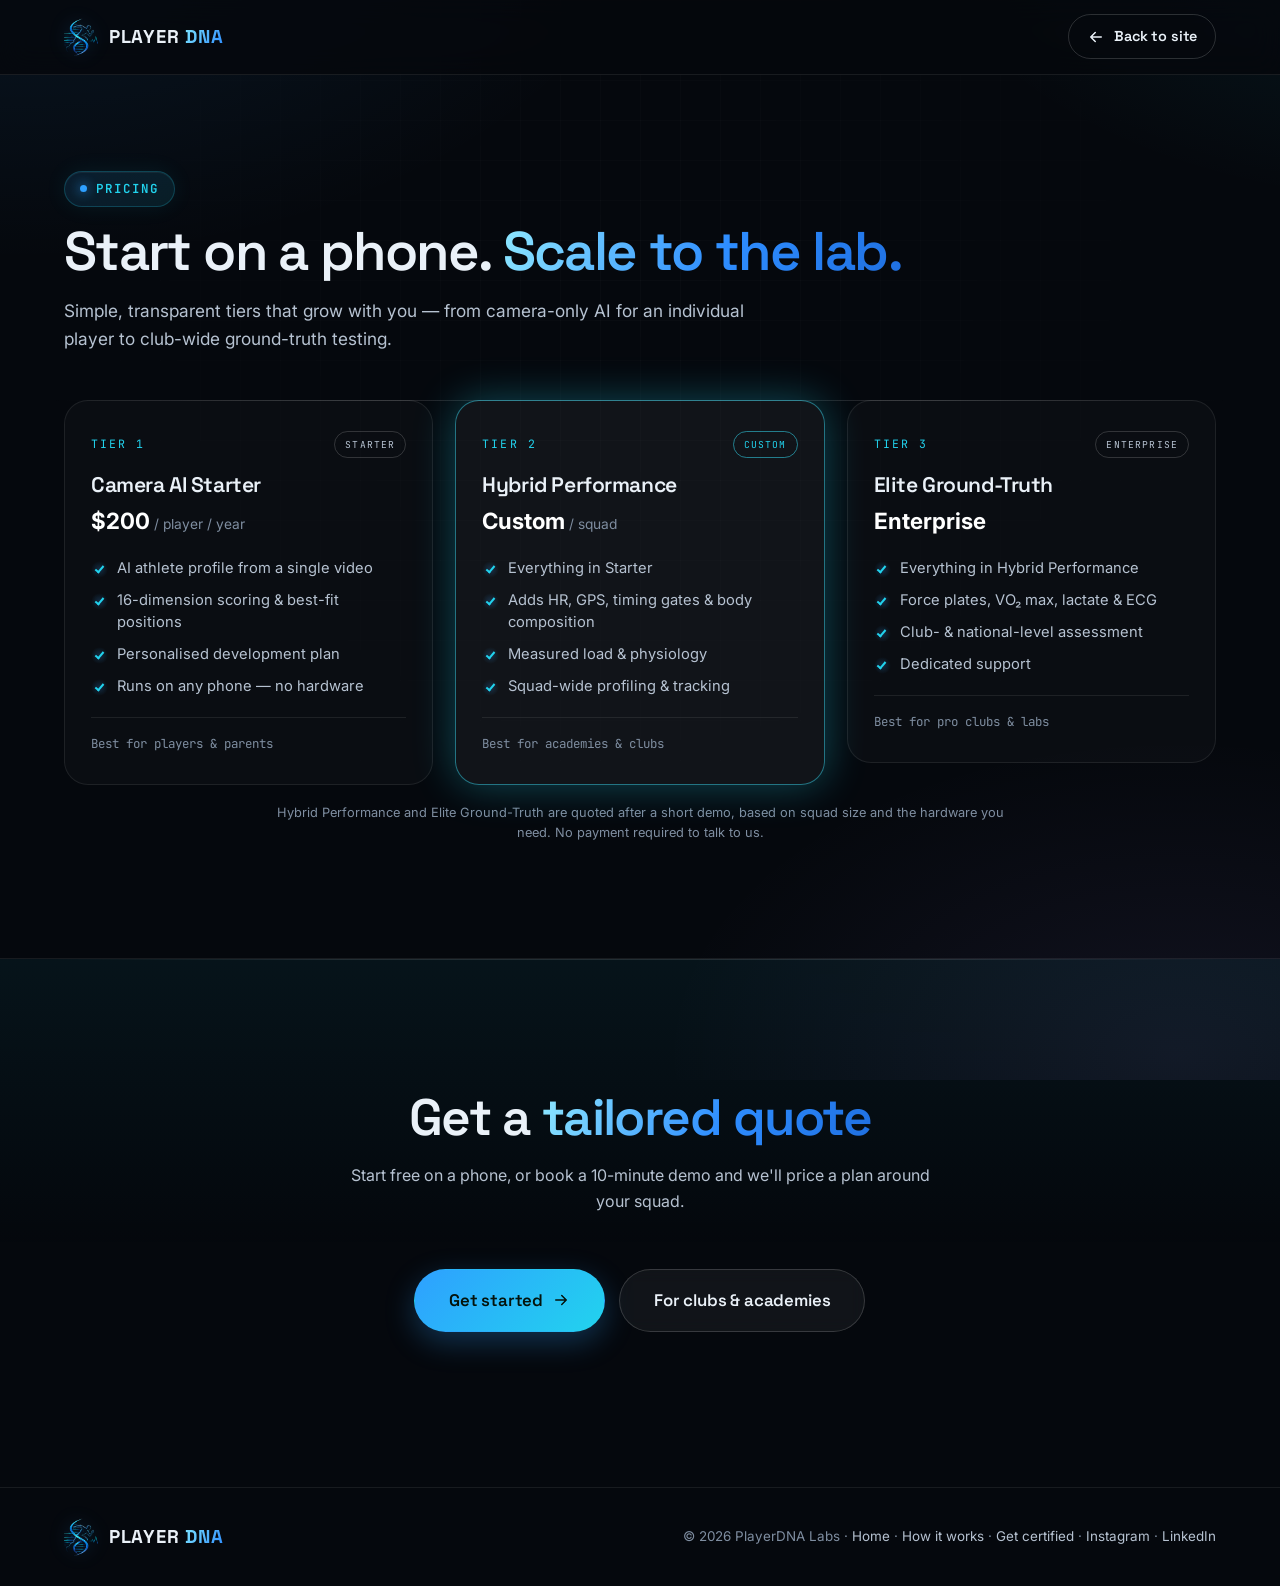
==== pricing/index.html @ b85c2906 "Add 6 SEO landing pages + wire into sitemap/footer (growth plan step 3-4) New clean-URL pages (slug/" ====
<!DOCTYPE html>
<html lang="en">
<head>
  <meta charset="UTF-8" />
  <meta name="viewport" content="width=device-width, initial-scale=1.0" />
  <title>PlayerDNA Pricing — From $200 / Player / Year</title>
  <meta name="description" content="PlayerDNA pricing: Camera AI Starter from $200 per player per year, Hybrid Performance custom per squad, and Elite Ground-Truth enterprise. Start on a phone, scale to the lab." />
  <meta name="theme-color" content="#05080d" />
  <link rel="icon" href="/assets/img/logo-icon.png" type="image/png" />
  <link rel="preconnect" href="https://fonts.googleapis.com" />
  <link rel="preconnect" href="https://fonts.gstatic.com" crossorigin />
  <link href="https://fonts.googleapis.com/css2?family=Inter:wght@400;500;600;700&family=JetBrains+Mono:wght@400;500;600;700&family=Space+Grotesk:wght@500;600;700&display=swap" rel="stylesheet" />
  <link rel="stylesheet" href="/assets/css/styles.css" />
  <link rel="canonical" href="https://www.playerdna.tech/pricing" />
  <meta name="robots" content="index,follow,max-image-preview:large,max-snippet:-1,max-video-preview:-1" />
  <meta name="author" content="PlayerDNA Labs" />
  <meta property="og:type" content="website" />
  <meta property="og:site_name" content="PlayerDNA Labs" />
  <meta property="og:url" content="https://www.playerdna.tech/pricing" />
  <meta property="og:title" content="PlayerDNA Pricing — From $200 / Player / Year" />
  <meta property="og:description" content="Camera AI Starter from $200 per player per year, Hybrid Performance custom per squad, Elite Ground-Truth enterprise." />
  <meta property="og:image" content="https://www.playerdna.tech/assets/img/og-image.png" />
  <meta property="og:image:width" content="1200" />
  <meta property="og:image:height" content="630" />
  <meta property="og:image:alt" content="PlayerDNA Labs — the first AI sports academy" />
  <meta property="og:locale" content="en_US" />
  <meta name="twitter:card" content="summary_large_image" />
  <meta name="twitter:title" content="PlayerDNA Pricing — From $200 / Player / Year" />
  <meta name="twitter:description" content="Camera AI Starter from $200/player/year, Hybrid custom per squad, Elite enterprise." />
  <meta name="twitter:image" content="https://www.playerdna.tech/assets/img/og-image.png" />
  <script type="application/ld+json">{"@context":"https://schema.org","@graph":[{"@type":"BreadcrumbList","itemListElement":[{"@type":"ListItem","position":1,"name":"Home","item":"https://www.playerdna.tech/"},{"@type":"ListItem","position":2,"name":"Pricing","item":"https://www.playerdna.tech/pricing"}]},{"@type":"WebPage","@id":"https://www.playerdna.tech/pricing#webpage","url":"https://www.playerdna.tech/pricing","name":"PlayerDNA Pricing","isPartOf":{"@type":"WebSite","url":"https://www.playerdna.tech/"},"publisher":{"@type":"Organization","name":"PlayerDNA Labs","url":"https://www.playerdna.tech/"}},{"@type":"Offer","name":"Camera AI Starter","price":"200","priceCurrency":"USD","description":"PlayerDNA Camera AI Starter — AI athlete profiling from a single video, per player, per year.","url":"https://www.playerdna.tech/pricing","availability":"https://schema.org/InStock","category":"AI sports performance analysis"},{"@type":"FAQPage","mainEntity":[{"@type":"Question","name":"How much does PlayerDNA cost?","acceptedAnswer":{"@type":"Answer","text":"The Camera AI Starter plan is $200 per player per year. Hybrid Performance is custom-priced per squad, and Elite Ground-Truth is enterprise — both quoted after a short demo based on your needs."}},{"@type":"Question","name":"Is there any hardware cost to start?","acceptedAnswer":{"@type":"Answer","text":"No. Camera AI Starter runs on any phone with no hardware. Sensors, GPS and lab equipment are optional and only added in the higher tiers as you scale."}},{"@type":"Question","name":"Do you offer plans for clubs and academies?","acceptedAnswer":{"@type":"Answer","text":"Yes. Hybrid Performance and Elite Ground-Truth are built for squads and clubs, priced per team. Book a demo for a tailored quote."}}]}]}</script>
</head>
<body>
  <header class="subnav">
    <div class="container subnav-inner">
      <a class="brand" href="/" aria-label="PlayerDNA home"><img class="logo-mark" src="/assets/img/logo-mark-core.png" alt="" width="214" height="240" /><span>PLAYER <b>DNA</b></span></a>
      <a class="btn btn-sm btn-outline" href="/">
        <svg viewBox="0 0 24 24" width="15" height="15" fill="none" stroke="currentColor" stroke-width="2" stroke-linecap="round" stroke-linejoin="round"><path d="M19 12H5M11 6l-6 6 6 6"/></svg>
        Back to site
      </a>
    </div>
  </header>

  <main>
    <section class="subhero">
      <div class="container">
        <span class="eyebrow"><span class="dot"></span>Pricing</span>
        <h1 class="section-title subhero-title">Start on a phone. <span class="gradient-text">Scale to the lab.</span></h1>
        <p class="subhero-lead">Simple, transparent tiers that grow with you — from camera-only AI for an individual player to club-wide ground-truth testing.</p>
      </div>
    </section>

    <section class="section" style="padding-top:0;">
      <div class="container">
        <div class="cert-levels">
          <article class="level-card">
            <div class="level-head"><span class="level-no">Tier 1</span><span class="level-badge l1">Starter</span></div>
            <h3>Camera AI Starter</h3>
            <p class="level-for"><strong style="color:#fff;font-size:1.4rem;">$200</strong> / player / year</p>
            <ul class="level-list">
              <li>AI athlete profile from a single video</li>
              <li>16-dimension scoring &amp; best-fit positions</li>
              <li>Personalised development plan</li>
              <li>Runs on any phone — no hardware</li>
            </ul>
            <p class="level-meta">Best for players &amp; parents</p>
          </article>
          <article class="level-card featured">
            <div class="level-head"><span class="level-no">Tier 2</span><span class="level-badge l2">Custom</span></div>
            <h3>Hybrid Performance</h3>
            <p class="level-for"><strong style="color:#fff;font-size:1.4rem;">Custom</strong> / squad</p>
            <ul class="level-list">
              <li>Everything in Starter</li>
              <li>Adds HR, GPS, timing gates &amp; body composition</li>
              <li>Measured load &amp; physiology</li>
              <li>Squad-wide profiling &amp; tracking</li>
            </ul>
            <p class="level-meta">Best for academies &amp; clubs</p>
          </article>
          <article class="level-card">
            <div class="level-head"><span class="level-no">Tier 3</span><span class="level-badge l3">Enterprise</span></div>
            <h3>Elite Ground-Truth</h3>
            <p class="level-for"><strong style="color:#fff;font-size:1.4rem;">Enterprise</strong></p>
            <ul class="level-list">
              <li>Everything in Hybrid Performance</li>
              <li>Force plates, VO₂ max, lactate &amp; ECG</li>
              <li>Club- &amp; national-level assessment</li>
              <li>Dedicated support</li>
            </ul>
            <p class="level-meta">Best for pro clubs &amp; labs</p>
          </article>
        </div>
        <p class="lp-note">Hybrid Performance and Elite Ground-Truth are quoted after a short demo, based on squad size and the hardware you need. No payment required to talk to us.</p>
      </div>
    </section>

    <section class="section cta-band">
      <div class="container">
        <div class="sec-head center">
          <h2 class="section-title">Get a <span class="gradient-text">tailored quote</span></h2>
          <p class="sec-sub">Start free on a phone, or book a 10-minute demo and we'll price a plan around your squad.</p>
        </div>
        <div class="subhero-actions" style="justify-content:center;">
          <a class="btn btn-lg btn-primary" href="https://login.playerdna.tech">Get started
            <svg viewBox="0 0 24 24" fill="none" stroke="currentColor" stroke-width="2" stroke-linecap="round" stroke-linejoin="round"><path d="M5 12h14M13 6l6 6-6 6"/></svg>
          </a>
          <a class="btn btn-lg btn-ghost" href="/for-clubs">For clubs &amp; academies</a>
        </div>
      </div>
    </section>
  </main>

  <footer class="subfooter">
    <div class="container subfooter-inner">
      <a class="brand" href="/"><img class="logo-mark" src="/assets/img/logo-mark-core.png" alt="" width="214" height="240" /><span>PLAYER <b>DNA</b></span></a>
      <p>© <span id="yr"></span> PlayerDNA Labs · <a href="/">Home</a> · <a href="/how-it-works">How it works</a> · <a href="/certify.html">Get certified</a> · <a href="https://www.instagram.com/player_dna26" target="_blank" rel="noopener">Instagram</a> · <a href="https://www.linkedin.com/in/player-dna-567a0a413" target="_blank" rel="noopener">LinkedIn</a></p>
    </div>
  </footer>
  <script>document.getElementById("yr").textContent = new Date().getFullYear();</script>
</body>
</html>
---- assets/css/styles.css ----
/* ============================================================
   PlayerDNA Labs — Design System
   Premium dark sports-tech aesthetic. Original styling.
   ============================================================ */

/* ---------- Design tokens ---------- */
:root {
  /* Surfaces */
  --bg: #05080d;
  --bg-2: #080d15;
  --surface: rgba(255, 255, 255, 0.025);
  --surface-2: rgba(255, 255, 255, 0.05);
  --surface-solid: #0b121c;
  --line: rgba(255, 255, 255, 0.08);
  --line-strong: rgba(255, 255, 255, 0.16);

  /* Text */
  --text: #eaf1f8;
  --text-soft: #b6c2d1;
  --muted: #7f8ea1;
  --muted-2: #5c6b7e;

  /* Brand */
  --emerald: #2ea0ff;
  --cyan: #22d3ee;
  --violet: #a78bfa;
  --pink: #f472b6;
  --amber: #ffb454;
  --red: #ff5d6c;

  --brand: linear-gradient(135deg, #2ea0ff 0%, #22d3ee 100%);
  --brand-soft: linear-gradient(135deg, rgba(46, 160, 255, 0.16), rgba(34, 211, 238, 0.16));
  --brand-text: linear-gradient(120deg, #7fe6ff 0%, #2e8dff 100%);
  --brand-text-vivid: linear-gradient(115deg, #8fe9ff 0%, #2e8dff 55%, #1f6fe0 100%);
  --aurora: linear-gradient(120deg, #2ea0ff, #22d3ee 32%, #6ea8ff 56%, #a78bfa 78%, #f472b6);

  /* Effects */
  --shadow-sm: 0 2px 10px rgba(0, 0, 0, 0.3);
  --shadow: 0 18px 50px rgba(0, 0, 0, 0.45);
  --shadow-glow: 0 0 0 1px rgba(34, 211, 238, 0.15), 0 24px 60px rgba(16, 185, 129, 0.12);
  --glow-cyan: 0 0 42px rgba(34, 211, 238, 0.32);
  --glow-emerald: 0 0 42px rgba(46, 160, 255, 0.28);
  --sheen: linear-gradient(160deg, rgba(255, 255, 255, 0.05), rgba(255, 255, 255, 0) 46%);
  --ring: 0 0 0 3px rgba(34, 211, 238, 0.3);

  /* Geometry */
  --radius-sm: 10px;
  --radius: 16px;
  --radius-lg: 24px;
  --radius-xl: 32px;
  --container: 1200px;
  --container-wide: 1320px;

  /* Type */
  --font-display: "Space Grotesk", "Sora", system-ui, sans-serif;
  --font-body: "Inter", system-ui, -apple-system, "Segoe UI", Roboto, sans-serif;
  --font-mono: "JetBrains Mono", ui-monospace, "SF Mono", "Roboto Mono", Menlo, monospace;

  --ease: cubic-bezier(0.22, 1, 0.36, 1);
  --ease-in-out: cubic-bezier(0.65, 0.05, 0.36, 1);
  --ease-out: cubic-bezier(0.16, 1, 0.3, 1);

  --nav-h: 74px;
}

/* Animatable angle for rotating conic gradient borders (progressive enhancement) */
@property --angle {
  syntax: "<angle>";
  initial-value: 0deg;
  inherits: false;
}

/* ---------- Reset ---------- */
*,
*::before,
*::after { box-sizing: border-box; }

* { margin: 0; }

html {
  scroll-behavior: smooth;
  scroll-padding-top: calc(var(--nav-h) + 16px);
  -webkit-text-size-adjust: 100%;
}

body {
  font-family: var(--font-body);
  background: var(--bg);
  color: var(--text);
  line-height: 1.6;
  font-size: 17px;
  -webkit-font-smoothing: antialiased;
  text-rendering: optimizeLegibility;
  overflow-x: hidden;
}

img, svg, canvas { display: block; max-width: 100%; }
a { color: inherit; text-decoration: none; }
button { font-family: inherit; cursor: pointer; border: none; background: none; color: inherit; }
input, select, textarea { font-family: inherit; font-size: 1rem; color: inherit; }
ul { list-style: none; padding: 0; }

::selection { background: rgba(34, 211, 238, 0.3); color: #fff; }

/* Scrollbar */
::-webkit-scrollbar { width: 11px; height: 11px; }
::-webkit-scrollbar-track { background: var(--bg); }
::-webkit-scrollbar-thumb {
  background: linear-gradient(var(--emerald), var(--cyan));
  border-radius: 99px;
  border: 3px solid var(--bg);
}

/* ---------- Ambient background ---------- */
body::before {
  content: "";
  position: fixed;
  inset: -20%;
  z-index: -2;
  background:
    radial-gradient(60% 50% at 15% 5%, rgba(46, 160, 255, 0.11), transparent 60%),
    radial-gradient(55% 45% at 95% 6%, rgba(34, 211, 238, 0.1), transparent 55%),
    radial-gradient(48% 42% at 80% 98%, rgba(167, 139, 250, 0.08), transparent 60%),
    var(--bg);
  animation: auroraDrift 44s var(--ease-in-out) infinite alternate;
  will-change: transform;
}
body::after {
  content: "";
  position: fixed;
  inset: 0;
  z-index: -1;
  background-image: url("data:image/svg+xml,%3Csvg xmlns='http://www.w3.org/2000/svg' width='40' height='40'%3E%3Cpath d='M0 .5H40M.5 0V40' fill='none' stroke='%23ffffff' stroke-opacity='0.02'/%3E%3C/svg%3E");
  background-size: 40px 40px;
  mask-image: radial-gradient(circle at 50% 30%, #000 0%, transparent 75%);
  pointer-events: none;
}

/* ---------- Neural-network backdrop (AI signature) ---------- */
.neural-net {
  position: fixed;
  inset: 0;
  z-index: -1;
  width: 100%;
  height: 100%;
  pointer-events: none;
  opacity: 0.32;
  -webkit-mask-image: radial-gradient(120% 90% at 50% 30%, #000 0%, #000 48%, transparent 82%);
          mask-image: radial-gradient(120% 90% at 50% 30%, #000 0%, #000 48%, transparent 82%);
}

/* ---------- Layout ---------- */
.container {
  width: 100%;
  max-width: var(--container);
  margin-inline: auto;
  padding-inline: 24px;
}
.container-wide { max-width: var(--container-wide); }

section { position: relative; }
.section { padding-block: clamp(64px, 9vw, 130px); }
.section-sm { padding-block: clamp(48px, 6vw, 80px); }

.grid { display: grid; gap: 24px; }
@media (min-width: 720px) { .grid-2 { grid-template-columns: repeat(2, 1fr); } }
@media (min-width: 720px) { .grid-3 { grid-template-columns: repeat(2, 1fr); } }
@media (min-width: 1000px) { .grid-3 { grid-template-columns: repeat(3, 1fr); } }
@media (min-width: 720px) { .grid-4 { grid-template-columns: repeat(2, 1fr); } }
@media (min-width: 1000px) { .grid-4 { grid-template-columns: repeat(4, 1fr); } }

/* ---------- Typography ---------- */
h1, h2, h3, h4 { font-family: var(--font-display); font-weight: 600; line-height: 1.08; letter-spacing: -0.02em; }
.display {
  font-size: clamp(2.6rem, 6.4vw, 5.1rem);
  font-weight: 600;
  line-height: 0.98;
  letter-spacing: -0.035em;
}
h2.section-title { font-size: clamp(2rem, 4.2vw, 3.2rem); letter-spacing: -0.03em; }
h3 { font-size: clamp(1.25rem, 2vw, 1.55rem); }

.gradient-text {
  background: var(--brand-text-vivid);
  -webkit-background-clip: text;
  background-clip: text;
  color: transparent;
}

.lead {
  font-size: clamp(1.05rem, 1.6vw, 1.3rem);
  color: var(--text-soft);
  line-height: 1.65;
}
.muted { color: var(--muted); }
.text-center { text-align: center; }
.mx-auto { margin-inline: auto; }
.measure { max-width: 60ch; }
.measure-sm { max-width: 46ch; }

/* ---------- Eyebrow / pills ---------- */
.eyebrow {
  display: inline-flex;
  align-items: center;
  gap: 9px;
  font-family: var(--font-display);
  font-size: 0.78rem;
  font-weight: 600;
  letter-spacing: 0.18em;
  text-transform: uppercase;
  color: var(--cyan);
  padding: 7px 15px;
  border-radius: 99px;
  background: linear-gradient(135deg, rgba(46, 160, 255, 0.12), rgba(34, 211, 238, 0.1));
  border: 1px solid rgba(34, 211, 238, 0.22);
  box-shadow: 0 0 22px rgba(34, 211, 238, 0.08), inset 0 1px 0 rgba(255, 255, 255, 0.05);
}
.eyebrow .dot {
  width: 7px; height: 7px; border-radius: 50%;
  background: var(--emerald);
  box-shadow: 0 0 12px var(--emerald);
  animation: pulse 2s var(--ease) infinite;
}

.tag {
  display: inline-block;
  font-size: 0.72rem;
  font-weight: 600;
  letter-spacing: 0.04em;
  padding: 4px 11px;
  border-radius: 99px;
  background: var(--surface-2);
  border: 1px solid var(--line);
  color: var(--text-soft);
}

/* ---------- Buttons ---------- */
.btn {
  position: relative;
  display: inline-flex;
  align-items: center;
  justify-content: center;
  gap: 9px;
  font-family: var(--font-display);
  font-weight: 600;
  font-size: 0.98rem;
  letter-spacing: -0.01em;
  padding: 14px 26px;
  border-radius: 99px;
  border: 1px solid transparent;
  transition: transform 0.35s var(--ease), box-shadow 0.35s var(--ease), background 0.3s, color 0.3s, border-color 0.3s;
  white-space: nowrap;
  overflow: hidden;
  will-change: transform;
}
.btn svg { width: 18px; height: 18px; }
.btn-primary {
  background: var(--brand);
  color: #04130c;
  box-shadow: 0 10px 30px rgba(46, 160, 255, 0.28);
}
.btn-primary:hover { transform: translateY(-3px); box-shadow: 0 16px 44px rgba(46, 160, 255, 0.5), var(--glow-emerald); }
/* Shine sweep across the primary button on hover */
.btn-primary::after {
  content: "";
  position: absolute;
  top: 0;
  left: 0;
  width: 42%;
  height: 100%;
  background: linear-gradient(100deg, transparent, rgba(255, 255, 255, 0.5), transparent);
  transform: translateX(-160%) skewX(-18deg);
  pointer-events: none;
}
.btn-primary:hover::after { animation: shineSweep 0.85s var(--ease); }
.btn-ghost {
  background: var(--surface-2);
  border-color: var(--line-strong);
  color: var(--text);
  backdrop-filter: blur(8px);
}
.btn-ghost:hover { transform: translateY(-3px); border-color: var(--cyan); box-shadow: var(--shadow-glow); }
.btn-outline {
  background: transparent;
  border-color: var(--line-strong);
  color: var(--text);
}
.btn-outline:hover { border-color: var(--cyan); color: #fff; transform: translateY(-3px); }
.btn-sm { padding: 10px 18px; font-size: 0.9rem; }
.btn-lg { padding: 17px 34px; font-size: 1.05rem; }
.btn-block { width: 100%; }

/* ---------- Navigation ---------- */
.nav {
  position: fixed;
  top: 0; left: 0; right: 0;
  height: var(--nav-h);
  z-index: 1000;
  display: flex;
  align-items: center;
  transition: background 0.4s var(--ease), border-color 0.4s, backdrop-filter 0.4s;
  border-bottom: 1px solid transparent;
}
.nav.scrolled {
  background: rgba(6, 10, 16, 0.72);
  backdrop-filter: blur(18px) saturate(140%);
  border-bottom-color: var(--line);
}
.nav .container { display: flex; align-items: center; justify-content: space-between; gap: 24px; }

.brand { display: inline-flex; align-items: center; gap: 11px; font-family: var(--font-display); font-weight: 700; font-size: 1.16rem; letter-spacing: 0.04em; }
.brand .logo-mark { width: auto; height: 38px; flex: none; filter: drop-shadow(0 0 9px rgba(46, 160, 255, 0.28)); }
.brand b { background: var(--brand-text); -webkit-background-clip: text; background-clip: text; color: transparent; }
.brand span { color: var(--text); }

.nav-links { display: none; align-items: center; gap: 4px; }
@media (min-width: 980px) { .nav-links { display: flex; } }
.nav-links a {
  position: relative;
  padding: 9px 15px;
  font-size: 0.95rem;
  color: var(--text-soft);
  border-radius: 10px;
  transition: color 0.25s, background 0.25s;
}
.nav-links a:hover { color: #fff; background: var(--surface-2); }
.nav-links a.active { color: #fff; }

.nav-cta { display: none; align-items: center; gap: 12px; }
@media (min-width: 980px) { .nav-cta { display: flex; } }

.nav-toggle {
  display: inline-flex;
  flex-direction: column;
  gap: 5px;
  padding: 10px;
  border-radius: 10px;
  border: 1px solid var(--line);
  background: var(--surface-2);
}
@media (min-width: 980px) { .nav-toggle { display: none; } }
.nav-toggle span { width: 22px; height: 2px; background: var(--text); border-radius: 2px; transition: transform 0.3s, opacity 0.3s; }
.nav-toggle.open span:nth-child(1) { transform: translateY(7px) rotate(45deg); }
.nav-toggle.open span:nth-child(2) { opacity: 0; }
.nav-toggle.open span:nth-child(3) { transform: translateY(-7px) rotate(-45deg); }

.mobile-menu {
  position: fixed;
  inset: var(--nav-h) 0 auto 0;
  z-index: 999;
  background: rgba(8, 13, 21, 0.97);
  backdrop-filter: blur(20px);
  border-bottom: 1px solid var(--line);
  padding: 18px 24px 28px;
  display: grid;
  gap: 6px;
  transform: translateY(-110%);
  transition: transform 0.45s var(--ease);
}
.mobile-menu.open { transform: translateY(0); }
.mobile-menu a { padding: 14px 16px; border-radius: 12px; font-family: var(--font-display); font-size: 1.05rem; color: var(--text-soft); }
.mobile-menu a:hover { background: var(--surface-2); color: #fff; }
.mobile-menu .btn { margin-top: 10px; }

/* ---------- Language switcher ---------- */
.lang-switch { position: relative; }
.lang-btn {
  display: inline-flex;
  align-items: center;
  gap: 6px;
  padding: 8px 12px;
  border-radius: 99px;
  border: 1px solid var(--line-strong);
  background: var(--surface-2);
  color: var(--text-soft);
  font-family: var(--font-mono);
  font-size: 0.78rem;
  font-weight: 600;
  letter-spacing: 0.04em;
  transition: border-color 0.25s, color 0.25s, background 0.25s;
}
.lang-btn:hover { border-color: var(--cyan); color: #fff; }
.lang-btn svg { flex: none; }
.lang-caret { transition: transform 0.3s var(--ease); }
.lang-switch.open .lang-caret { transform: rotate(180deg); }
.lang-menu {
  position: absolute;
  top: calc(100% + 8px);
  right: 0;
  min-width: 170px;
  list-style: none;
  margin: 0;
  padding: 6px;
  border-radius: 14px;
  background: var(--surface-solid);
  border: 1px solid var(--line-strong);
  box-shadow: var(--shadow);
  display: grid;
  gap: 2px;
  opacity: 0;
  visibility: hidden;
  transform: translateY(-8px) scale(0.98);
  transform-origin: top right;
  transition: opacity 0.25s var(--ease), transform 0.25s var(--ease), visibility 0.25s;
  z-index: 1100;
}
.lang-switch.open .lang-menu { opacity: 1; visibility: visible; transform: none; }
.lang-menu button {
  width: 100%;
  text-align: left;
  padding: 9px 12px;
  border-radius: 9px;
  font-size: 0.92rem;
  color: var(--text-soft);
  transition: background 0.2s, color 0.2s;
}
.lang-menu button:hover { background: var(--surface-2); color: #fff; }
.lang-menu button.active { background: var(--brand-soft); color: #fff; }
[dir="rtl"] .lang-menu { right: auto; left: 0; transform-origin: top left; }
[dir="rtl"] .lang-menu button { text-align: right; }

.lang-row { display: flex; flex-wrap: wrap; gap: 8px; padding: 12px 4px; }
.lang-row button {
  flex: 1 1 auto;
  min-width: 54px;
  padding: 9px 10px;
  border-radius: 10px;
  border: 1px solid var(--line);
  background: var(--surface-2);
  color: var(--text-soft);
  font-family: var(--font-mono);
  font-size: 0.78rem;
  font-weight: 600;
}
.lang-row button.active { background: var(--brand-soft); color: #fff; border-color: var(--cyan); }

/* ---------- RTL + language fonts ---------- */
html[lang="ar"], html[lang="ar"] body { font-family: "Noto Sans Arabic", var(--font-body); }
html[lang="ar"] h1, html[lang="ar"] h2, html[lang="ar"] h3, html[lang="ar"] h4, html[lang="ar"] .display, html[lang="ar"] .eyebrow, html[lang="ar"] .crest-label { font-family: "Noto Sans Arabic", var(--font-display); }
html[lang="ar"] .eyebrow, html[lang="ar"] .crest-label { letter-spacing: 0; }
html[lang="ja"], html[lang="ja"] body { font-family: "Noto Sans JP", var(--font-body); }
html[lang="ja"] h1, html[lang="ja"] h2, html[lang="ja"] h3, html[lang="ja"] h4, html[lang="ja"] .display { font-family: "Noto Sans JP", var(--font-display); }
[dir="rtl"] .hero .lead, [dir="rtl"] .hero-copy, [dir="rtl"] .display { text-align: right; }

/* ---------- Hero ---------- */
.hero { padding-top: calc(var(--nav-h) + 60px); padding-bottom: 40px; position: relative; overflow: hidden; }
.hero-orb {
  position: absolute;
  border-radius: 50%;
  filter: blur(80px);
  opacity: 0.3;
  z-index: -1;
  animation: float 18s ease-in-out infinite;
}
.hero-orb.a { width: 460px; height: 460px; background: radial-gradient(circle, rgba(46, 160, 255, 0.5), transparent 70%); top: -120px; left: -80px; }
.hero-orb.b { width: 520px; height: 520px; background: radial-gradient(circle, rgba(34, 211, 238, 0.42), transparent 70%); top: 40px; right: -140px; animation-delay: -4s; }
.hero-orb.c { width: 380px; height: 380px; background: radial-gradient(circle, rgba(167, 139, 250, 0.32), transparent 70%); bottom: -120px; left: 35%; animation-delay: -8s; }

.hero-grid { display: grid; gap: 44px; align-items: center; }
@media (min-width: 1000px) { .hero-grid { grid-template-columns: 1.05fr 0.95fr; gap: 30px; } }

.hero h1 { margin-top: 22px; margin-bottom: 22px; }
.hero .lead { max-width: 52ch; }
.hero-actions { display: flex; flex-wrap: wrap; gap: 14px; margin-top: 34px; }
/* Hero standards marquee (replaces the old stat counters) */
.hero-copy { min-width: 0; }
.hero-visual-tag { text-align: center; margin-bottom: 18px; }
.hero-visual-tag .eyebrow { margin-bottom: 12px; }
.hv-line { font-family: var(--font-display); font-weight: 600; font-size: clamp(1.02rem, 1.6vw, 1.2rem); line-height: 1.34; color: var(--text); max-width: 34ch; margin: 0 auto; }
@media (min-width: 1000px) { .hero-visual { align-self: start; } }
.lead .cite { color: var(--text); font-weight: 600; }
.hero-disclaimer { margin-top: 11px; font-size: 0.72rem; line-height: 1.5; color: var(--muted-2); max-width: 60ch; }
.hero-standards { margin-top: 38px; max-width: 540px; width: 100%; min-width: 0; }
.hero-standards-label { display: inline-flex; align-items: flex-start; gap: 9px; font-size: 0.82rem; color: var(--text-soft); margin-bottom: 15px; line-height: 1.45; }
.hero-standards-label svg { width: 17px; height: 17px; color: var(--cyan); flex: none; margin-top: 1px; }
.std-marquee { position: relative; overflow: hidden; -webkit-mask: linear-gradient(90deg, transparent, #000 6%, #000 94%, transparent); mask: linear-gradient(90deg, transparent, #000 6%, #000 94%, transparent); }
.std-mq-track { display: flex; width: max-content; will-change: transform; }
[data-marquee] .std-mq-track { animation: stdScroll 56s linear infinite; }
.std-marquee:hover .std-mq-track { animation-play-state: paused; }
@keyframes stdScroll { from { transform: translateX(0); } to { transform: translateX(-50%); } }
.std-chip { display: inline-flex; align-items: center; gap: 9px; margin-right: 12px; padding: 9px 14px; border-radius: 12px; border: 1px solid var(--line); background: var(--surface); white-space: nowrap; transition: border-color 0.3s, background 0.3s, transform 0.3s; }
.std-chip:hover { border-color: color-mix(in srgb, var(--cyan) 50%, var(--line)); background: var(--surface-2); transform: translateY(-2px); }
.std-ic { width: 20px; height: 20px; flex: none; color: var(--cyan); }
.std-chip b { font-family: var(--font-display); font-weight: 600; font-size: 0.86rem; color: var(--text); letter-spacing: 0.01em; }
.std-chip i { font-style: normal; font-size: 0.72rem; color: var(--muted); border-left: 1px solid var(--line-strong); padding-left: 9px; }
/* Directional arrow gliding left -> right beneath the marquee */
.std-flow { position: relative; height: 15px; margin-top: 14px; overflow: hidden; }
.std-flow::before { content: ""; position: absolute; left: 0; right: 0; top: 50%; height: 1.5px; transform: translateY(-50%); border-radius: 2px; background: linear-gradient(90deg, transparent, rgba(255,255,255,0.12) 12%, rgba(255,255,255,0.12) 88%, transparent); }
.std-flow-arrow { position: absolute; top: 50%; left: 0; width: 19px; height: 15px; transform: translateY(-50%); color: var(--cyan); filter: drop-shadow(0 0 6px rgba(46,160,255,0.55)); animation: stdArrowLR 2.8s cubic-bezier(0.5,0,0.5,1) infinite; }
@keyframes stdArrowLR { 0% { left: -5%; opacity: 0; } 14% { opacity: 1; } 84% { opacity: 1; } 100% { left: 100%; opacity: 0; } }
@media (max-width: 980px) { .hero-standards { max-width: none; margin-inline: auto; } }
@media (prefers-reduced-motion: reduce) {
  .std-marquee { -webkit-mask: none; mask: none; }
  [data-marquee] .std-mq-track { animation: none; width: auto; flex-wrap: wrap; }
  .std-chip { margin-bottom: 10px; }
  .std-flow-arrow { animation: none; left: auto; right: 2px; }
}

/* Hero visual card */
.hero-visual { position: relative; }
.helix-wrap { position: relative; display: grid; place-items: center; }
.scan-card {
  position: relative;
  width: 100%;
  border-radius: var(--radius-lg);
  border: 1px solid var(--line);
  background: linear-gradient(160deg, rgba(20, 30, 44, 0.9), rgba(8, 13, 21, 0.85));
  box-shadow: var(--shadow);
  padding: 22px;
  overflow: hidden;
}
.scan-card::before {
  content: "";
  position: absolute;
  left: 0; right: 0; top: 0;
  height: 2px;
  background: linear-gradient(90deg, transparent, var(--emerald), var(--cyan), transparent);
  animation: scanline 3.6s linear infinite;
}
.scan-head { display: flex; align-items: center; justify-content: space-between; margin-bottom: 18px; }
.scan-head .who { display: flex; align-items: center; gap: 12px; }
.scan-head .avatar { width: 44px; height: 44px; border-radius: 12px; background: var(--brand); display: grid; place-items: center; font-family: var(--font-display); font-weight: 700; color: #04130c; }
.scan-head .name { font-family: var(--font-display); font-weight: 600; }
.scan-head .role { font-size: 0.8rem; color: var(--muted); }
.live-pill { font-size: 0.72rem; font-weight: 600; color: var(--emerald); display: inline-flex; align-items: center; gap: 6px; padding: 5px 10px; border-radius: 99px; background: rgba(46, 160, 255, 0.1); border: 1px solid rgba(46, 160, 255, 0.25); }
.live-pill .dot { width: 6px; height: 6px; border-radius: 50%; background: var(--emerald); animation: pulse 1.6s infinite; }

.scan-bars { display: grid; gap: 13px; }
.scan-bar .row { display: flex; justify-content: space-between; font-size: 0.85rem; margin-bottom: 5px; }
.scan-bar .row b { font-family: var(--font-display); }
.bar-track { height: 8px; border-radius: 99px; background: var(--surface-2); overflow: hidden; }
.bar-fill { height: 100%; border-radius: 99px; background: var(--brand); width: 0; transition: width 1.4s var(--ease); }

.scan-foot { margin-top: 18px; padding-top: 16px; border-top: 1px solid var(--line); display: flex; align-items: center; justify-content: space-between; }
.scan-foot .pos { font-family: var(--font-display); font-weight: 600; font-size: 1.05rem; }
.scan-foot .pct { font-family: var(--font-display); font-weight: 700; font-size: 1.4rem; background: var(--brand-text); -webkit-background-clip: text; background-clip: text; color: transparent; }

/* floating chips around hero card */
.float-chip {
  position: absolute;
  display: flex;
  align-items: center;
  gap: 9px;
  padding: 10px 14px;
  border-radius: 14px;
  background: rgba(11, 18, 28, 0.85);
  border: 1px solid var(--line-strong);
  backdrop-filter: blur(10px);
  box-shadow: var(--shadow-sm);
  font-size: 0.85rem;
  font-weight: 500;
  animation: float 8s ease-in-out infinite;
}
.float-chip .ic { width: 30px; height: 30px; border-radius: 9px; display: grid; place-items: center; background: var(--brand-soft); color: var(--cyan); }
.float-chip.one { top: 8%; left: -28px; }
.float-chip.two { bottom: 16%; right: -22px; animation-delay: -3s; }

/* ---------- Logo / trust marquee ---------- */
.marquee { overflow: hidden; -webkit-mask-image: linear-gradient(90deg, transparent, #000 12%, #000 88%, transparent); mask-image: linear-gradient(90deg, transparent, #000 12%, #000 88%, transparent); }
.marquee-track { display: flex; gap: 60px; width: max-content; animation: marquee 30s linear infinite; }
.marquee:hover .marquee-track { animation-play-state: paused; }
.marquee-item { display: flex; align-items: center; gap: 10px; color: var(--muted); font-family: var(--font-display); font-weight: 600; font-size: 1.02rem; letter-spacing: -0.01em; white-space: nowrap; }
.marquee-item svg { width: 22px; height: 22px; color: var(--cyan); opacity: 1; }

/* ---------- Cards ---------- */
.card {
  position: relative;
  border-radius: var(--radius-lg);
  border: 1px solid var(--line);
  background: var(--sheen), var(--surface);
  padding: 30px;
  transition: transform 0.4s var(--ease), border-color 0.4s, background 0.4s, box-shadow 0.4s;
  overflow: hidden;
}
.card:hover { transform: translateY(-6px); border-color: rgba(34, 211, 238, 0.35); background: var(--sheen), var(--surface-2); box-shadow: var(--shadow), var(--glow-cyan); }
.card .ic-box {
  width: 54px; height: 54px;
  border-radius: 15px;
  display: grid; place-items: center;
  background: var(--brand-soft);
  border: 1px solid var(--line);
  margin-bottom: 20px;
  transition: transform 0.4s var(--ease);
}
.card:hover .ic-box { transform: scale(1.08) rotate(-4deg); }
.card .ic-box svg { width: 26px; height: 26px; color: var(--cyan); }
.card h3 { margin-bottom: 10px; }
.card p { color: var(--text-soft); font-size: 0.97rem; }
.card .num-badge {
  position: absolute; top: 22px; right: 24px;
  font-family: var(--font-display); font-weight: 700; font-size: 0.85rem;
  color: var(--muted-2);
}
.card.spot::after {
  content: "";
  position: absolute;
  inset: 0;
  background: radial-gradient(380px circle at var(--mx, 50%) var(--my, 0%), rgba(34, 211, 238, 0.1), transparent 60%);
  opacity: 0; transition: opacity 0.4s; pointer-events: none;
}
.card.spot:hover::after { opacity: 1; }

/* feature list inside cards */
.mini-list { display: grid; gap: 8px; margin-top: 16px; }
.mini-list li { position: relative; padding-left: 24px; font-size: 0.9rem; color: var(--text-soft); }
.mini-list li::before {
  content: ""; position: absolute; left: 0; top: 8px;
  width: 13px; height: 13px; border-radius: 4px;
  background: var(--brand); opacity: 0.85;
}

/* ---------- Section heading ---------- */
.sec-head { max-width: 720px; margin-bottom: 54px; }
.sec-head.center { margin-inline: auto; text-align: center; }
.sec-head h2 { margin-block: 16px 18px; }
.sec-sub { font-size: 1rem; line-height: 1.6; color: var(--text-soft); max-width: 60ch; margin: 0 auto; }

/* ---------- Steps / how it works ---------- */
.steps { counter-reset: step; display: grid; gap: 22px; }
@media (min-width: 860px) { .steps { grid-template-columns: repeat(4, 1fr); } }
.step { position: relative; padding: 28px 24px; border-radius: var(--radius); border: 1px solid var(--line); background: var(--surface); transition: transform 0.4s var(--ease), border-color 0.4s; }
.step:hover { transform: translateY(-5px); border-color: var(--line-strong); }
.step .step-no {
  counter-increment: step;
  font-family: var(--font-display); font-weight: 700; font-size: 0.85rem;
  width: 36px; height: 36px; border-radius: 10px;
  display: grid; place-items: center;
  background: var(--brand-soft); color: var(--cyan);
  margin-bottom: 18px;
}
.step .step-no::before { content: "0" counter(step); }
.step h4 { font-size: 1.15rem; margin-bottom: 8px; }
.step p { font-size: 0.92rem; color: var(--muted); }
.step .connector { display: none; }
@media (min-width: 860px) {
  .step .connector { display: block; position: absolute; top: 46px; right: -13px; color: var(--line-strong); z-index: 2; }
  .step:last-child .connector { display: none; }
}

/* ---------- Stats band ---------- */
.stats-band { display: grid; gap: 24px; text-align: center; }
@media (min-width: 720px) { .stats-band { grid-template-columns: repeat(4, 1fr); } }
.stat-big .num { font-family: var(--font-display); font-weight: 700; font-size: clamp(2.4rem, 5vw, 3.6rem); line-height: 1; background: var(--brand-text); -webkit-background-clip: text; background-clip: text; color: transparent; }
.stat-big .lbl { color: var(--muted); margin-top: 10px; font-size: 0.95rem; }

/* ---------- Position intelligence showcase ---------- */
.pos-showcase { display: grid; gap: 40px; align-items: center; }
@media (min-width: 980px) { .pos-showcase { grid-template-columns: 1fr 1fr; } }
.pos-pills { display: flex; flex-wrap: wrap; gap: 10px; margin-top: 26px; }
.pos-pill {
  padding: 9px 16px; border-radius: 99px; font-size: 0.88rem; font-weight: 600;
  border: 1px solid var(--line-strong); background: var(--surface-2); color: var(--text-soft);
  transition: all 0.3s var(--ease); cursor: default;
}
.pos-pill:hover { border-color: var(--cyan); color: #fff; transform: translateY(-2px); box-shadow: var(--shadow-glow); }

/* recommendation result block */
.rec-card { border-radius: var(--radius-lg); border: 1px solid var(--line); background: var(--surface); padding: 28px; }
.rec-row { display: flex; align-items: center; gap: 16px; padding: 14px 0; border-bottom: 1px solid var(--line); }
.rec-row:last-child { border-bottom: none; }
.rec-rank { font-family: var(--font-display); font-weight: 700; font-size: 0.85rem; width: 30px; height: 30px; border-radius: 8px; display: grid; place-items: center; background: var(--brand-soft); color: var(--cyan); flex: none; }
.rec-row .pos-name { font-family: var(--font-display); font-weight: 600; flex: none; width: 140px; }
.rec-row .bar-track { flex: 1; }
.rec-row .pct { font-family: var(--font-display); font-weight: 700; width: 54px; text-align: right; }

/* ---------- Radar ---------- */
.radar-card { display: grid; place-items: center; padding: 22px; }
.radar-svg .axis { stroke: var(--line); stroke-width: 1; }
.radar-svg .ring { fill: none; stroke: var(--line); stroke-width: 1; }
.radar-svg .label { fill: var(--muted); font-size: 11px; font-family: var(--font-body); }
.radar-svg .poly {
  fill: rgba(34, 211, 238, 0.16);
  stroke: var(--cyan);
  stroke-width: 2;
  stroke-linejoin: round;
  filter: drop-shadow(0 0 8px rgba(34, 211, 238, 0.4));
}
.radar-svg .pt { fill: var(--emerald); }

/* ---------- Heatmap ---------- */
.pitch {
  position: relative;
  aspect-ratio: 16 / 10;
  border-radius: var(--radius);
  border: 1px solid var(--line-strong);
  background:
    repeating-linear-gradient(90deg, rgba(255,255,255,0.025) 0 1px, transparent 1px 9%),
    linear-gradient(120deg, #0a1f17, #08130e);
  overflow: hidden;
}
.pitch .lines { position: absolute; inset: 0; }
.pitch .lines::before { content: ""; position: absolute; left: 50%; top: 0; bottom: 0; width: 2px; background: rgba(255,255,255,0.12); transform: translateX(-50%); }
.pitch .lines::after { content: ""; position: absolute; left: 50%; top: 50%; width: 110px; height: 110px; border: 2px solid rgba(255,255,255,0.12); border-radius: 50%; transform: translate(-50%, -50%); }
.heat-blob { position: absolute; border-radius: 50%; filter: blur(14px); mix-blend-mode: screen; animation: pulse 4s ease-in-out infinite; }

/* ---------- Module accordion / tabs ---------- */
.tabs { display: flex; flex-wrap: wrap; gap: 10px; margin-bottom: 36px; }
.tab-btn {
  padding: 10px 18px; border-radius: 99px; font-family: var(--font-display); font-weight: 600; font-size: 0.92rem;
  border: 1px solid var(--line); background: var(--surface-2); color: var(--text-soft);
  transition: all 0.3s var(--ease);
}
.tab-btn:hover { color: #fff; border-color: var(--line-strong); }
.tab-btn.active { background: var(--brand); color: #04130c; border-color: transparent; }
.tab-panel { display: none; animation: fadeUp 0.5s var(--ease); }
.tab-panel.active { display: block; }

/* module detailed card */
.module {
  display: grid; gap: 22px;
  grid-template-columns: 1fr;
  border-radius: var(--radius-lg);
  border: 1px solid var(--line);
  background: var(--surface);
  padding: 30px;
  scroll-margin-top: 110px;
  transition: border-color 0.4s, background 0.4s;
}
@media (min-width: 820px) { .module { grid-template-columns: 64px 1fr; gap: 28px; } }
.module:hover { border-color: var(--line-strong); background: var(--surface-2); }
.module .m-ic { width: 60px; height: 60px; border-radius: 16px; display: grid; place-items: center; background: var(--brand-soft); border: 1px solid var(--line); color: var(--cyan); }
.module .m-ic svg { width: 28px; height: 28px; }
.module .m-head { display: flex; flex-wrap: wrap; align-items: center; gap: 12px; margin-bottom: 6px; }
.module .m-num { font-family: var(--font-display); font-weight: 700; color: var(--muted-2); font-size: 0.9rem; }
.module h3 { font-size: 1.3rem; }
.module > div > p { color: var(--text-soft); margin: 12px 0 18px; }
.chips { display: flex; flex-wrap: wrap; gap: 8px; }
.chip {
  font-size: 0.8rem; padding: 6px 12px; border-radius: 99px;
  background: var(--surface-2); border: 1px solid var(--line); color: var(--text-soft);
  transition: all 0.25s;
}
.chip:hover { border-color: var(--cyan); color: #fff; }
.m-outputs { margin-top: 18px; padding-top: 16px; border-top: 1px solid var(--line); }
.m-outputs .ttl { font-size: 0.75rem; letter-spacing: 0.14em; text-transform: uppercase; color: var(--muted); margin-bottom: 10px; }

/* ---------- Disclaimer ---------- */
.disclaimer {
  border-radius: var(--radius-lg);
  border: 1px solid rgba(255, 180, 84, 0.28);
  background: linear-gradient(160deg, rgba(255, 180, 84, 0.07), rgba(255, 93, 108, 0.04));
  padding: 30px 32px;
  display: grid; gap: 18px; grid-template-columns: 1fr;
}
@media (min-width: 760px) { .disclaimer { grid-template-columns: 52px 1fr; gap: 22px; } }
.disclaimer .d-ic { width: 50px; height: 50px; border-radius: 14px; display: grid; place-items: center; background: rgba(255, 180, 84, 0.14); color: var(--amber); }
.disclaimer h3 { color: var(--amber); margin-bottom: 8px; font-size: 1.15rem; }
.disclaimer p { color: var(--text-soft); font-size: 0.96rem; }

/* ---------- Pitch band ---------- */
.pitch-band {
  position: relative;
  text-align: center;
  max-width: 920px;
  margin-inline: auto;
  padding: clamp(38px, 6vw, 68px);
  border-radius: var(--radius-xl);
  border: 1px solid var(--line-strong);
  background:
    radial-gradient(75% 130% at 50% 0%, rgba(46, 160, 255, 0.1), transparent 60%),
    linear-gradient(160deg, rgba(20, 30, 44, 0.5), rgba(8, 13, 21, 0.42));
  overflow: hidden;
}
.pitch-band .eyebrow { margin-bottom: 18px; }
.pitch-band h2 { margin-bottom: 18px; }
.pitch-band .lead { max-width: 62ch; margin-inline: auto; }
.pitch-band .lead strong { color: var(--text); font-weight: 600; }
.pitch-model { display: inline-flex; flex-wrap: wrap; align-items: center; justify-content: center; gap: 12px; margin: 28px 0 30px; }
.pitch-chip {
  display: inline-flex;
  align-items: center;
  gap: 8px;
  padding: 9px 16px;
  border-radius: 99px;
  border: 1px solid var(--line-strong);
  background: var(--surface-2);
  font-family: var(--font-mono);
  font-size: 0.86rem;
  font-weight: 600;
}
.pitch-chip svg { width: 18px; height: 18px; flex: none; }
.pitch-chip.est { color: var(--cyan); }
.pitch-chip.conf { color: var(--emerald); }
.pitch-arrow { width: 22px; height: 22px; color: var(--muted); flex: none; }
[dir="rtl"] .pitch-arrow { transform: scaleX(-1); }

/* ---------- Three modes ---------- */
.mode-card {
  position: relative;
  border-radius: var(--radius-lg);
  border: 1px solid var(--line);
  background: var(--sheen), var(--surface);
  padding: 28px;
  transition: transform 0.4s var(--ease), border-color 0.4s, background 0.4s, box-shadow 0.4s;
}
.mode-card:hover { transform: translateY(-6px); border-color: rgba(34, 211, 238, 0.35); box-shadow: var(--shadow), var(--glow-cyan); }
.mode-card.featured { border-color: rgba(46, 160, 255, 0.4); background: linear-gradient(160deg, rgba(46, 160, 255, 0.06), transparent 55%), var(--surface-2); }
.mode-head { display: flex; align-items: center; justify-content: space-between; margin-bottom: 18px; }
.mode-no { font-family: var(--font-mono); font-size: 0.7rem; letter-spacing: 0.14em; color: var(--muted); text-transform: uppercase; }
.mode-tag { font-family: var(--font-mono); font-size: 0.6rem; font-weight: 700; letter-spacing: 0.08em; padding: 4px 10px; border-radius: 99px; text-transform: uppercase; }
.mode-tag.est { color: var(--cyan); background: rgba(34, 211, 238, 0.12); }
.mode-tag.hyb { color: var(--amber); background: rgba(255, 180, 84, 0.12); }
.mode-tag.elite { color: var(--emerald); background: rgba(46, 160, 255, 0.12); }
.mode-card h3 { margin-bottom: 6px; }
.mode-for { font-family: var(--font-mono); font-size: 0.7rem; letter-spacing: 0.03em; color: var(--cyan); margin-bottom: 12px; }
.mode-card > p { color: var(--text-soft); font-size: 0.95rem; }
.mode-card > p strong { color: var(--text); font-weight: 600; }
.mode-card .mini-list { margin-top: 16px; }
.mode-card .ic-box { width: 46px; height: 46px; border-radius: 13px; display: grid; place-items: center; background: var(--brand-soft); border: 1px solid var(--line); color: var(--cyan); margin-bottom: 16px; transition: transform 0.4s var(--ease); }
.mode-card:hover .ic-box { transform: scale(1.08) rotate(-4deg); }
.mode-card .ic-box svg { width: 23px; height: 23px; }

/* ---------- Who it's for ---------- */
.aud-chips { display: flex; flex-wrap: wrap; justify-content: center; gap: 10px; margin-top: 38px; }
.aud-chips span {
  font-family: var(--font-mono); font-size: 0.72rem; letter-spacing: 0.04em;
  padding: 8px 16px; border-radius: 99px; border: 1px solid var(--line);
  background: var(--surface-2); color: var(--text-soft);
  transition: border-color 0.25s, color 0.25s;
}
.aud-chips span:hover { border-color: var(--cyan); color: #fff; }

/* ---------- Differentiation table ---------- */
.compare-wrap { max-width: 880px; margin-inline: auto; }
.compare { overflow-x: auto; border-radius: var(--radius-lg); border: 1px solid var(--line); background: var(--surface); }
.compare-table { width: 100%; border-collapse: collapse; min-width: 580px; }
.compare-table th, .compare-table td { padding: 14px 18px; text-align: center; border-bottom: 1px solid var(--line); font-size: 0.92rem; }
.compare-table thead th { font-family: var(--font-display); font-weight: 600; font-size: 0.86rem; color: var(--muted); }
.compare-table thead th.us { color: var(--emerald); }
.compare-table thead th:first-child, .compare-table tbody td:first-child { text-align: left; color: var(--text-soft); }
.compare-table td.us { background: linear-gradient(180deg, rgba(46, 160, 255, 0.07), rgba(46, 160, 255, 0.02)); }
.compare-table .yes { color: var(--emerald); font-weight: 700; font-size: 1.05rem; }
.compare-table .no { color: var(--muted-2); }
.compare-table .part { color: var(--amber); font-weight: 700; }
.compare-table tbody tr:last-child td { border-bottom: none; }
.compare-note { text-align: center; font-size: 0.76rem; color: var(--muted); margin-top: 16px; }

/* ---------- Pricing ---------- */
.pricing-grid { display: grid; gap: 22px; grid-template-columns: 1fr; }
@media (min-width: 920px) { .pricing-grid { grid-template-columns: repeat(3, 1fr); align-items: start; } }
.price-card {
  position: relative;
  display: flex;
  flex-direction: column;
  border-radius: var(--radius-lg);
  border: 1px solid var(--line);
  background: var(--sheen), var(--surface);
  padding: 30px 28px;
  transition: transform 0.4s var(--ease), border-color 0.4s, box-shadow 0.4s;
}
.price-card:hover { transform: translateY(-5px); border-color: var(--line-strong); }
.price-card.featured {
  border-color: rgba(46, 160, 255, 0.45);
  background: linear-gradient(165deg, rgba(46, 160, 255, 0.08), rgba(34, 211, 238, 0.03) 55%, transparent), var(--surface-2);
  box-shadow: var(--shadow), var(--glow-emerald);
}
@media (min-width: 920px) { .price-card.featured { transform: scale(1.03); } .price-card.featured:hover { transform: scale(1.03) translateY(-5px); } }
.price-badge { position: absolute; top: -12px; left: 50%; transform: translateX(-50%); font-family: var(--font-mono); font-size: 0.6rem; font-weight: 700; letter-spacing: 0.1em; text-transform: uppercase; padding: 5px 14px; border-radius: 99px; background: var(--brand); color: #04130c; white-space: nowrap; }
.price-tag { font-family: var(--font-display); font-weight: 600; font-size: 1.15rem; }
.price-amt { font-family: var(--font-display); font-weight: 700; font-size: 2.2rem; line-height: 1; margin: 12px 0 4px; background: var(--brand-text); -webkit-background-clip: text; background-clip: text; color: transparent; }
.price-amt span { display: inline-block; font-family: var(--font-body); font-size: 0.78rem; font-weight: 500; color: var(--muted); -webkit-text-fill-color: var(--muted); margin-left: 6px; }
.price-for { font-family: var(--font-mono); font-size: 0.72rem; color: var(--muted); margin-bottom: 18px; }
.price-list { display: grid; gap: 11px; margin-bottom: 24px; flex: 1; }
.price-list li { position: relative; padding-left: 26px; font-size: 0.92rem; color: var(--text-soft); }
.price-list li::before { content: ""; position: absolute; left: 0; top: 5px; width: 15px; height: 15px; border-radius: 50%; background: var(--brand-soft); }
.price-list li::after { content: ""; position: absolute; left: 5px; top: 8px; width: 4px; height: 8px; border-right: 2px solid var(--emerald); border-bottom: 2px solid var(--emerald); transform: rotate(45deg); }
.price-card .btn { margin-top: auto; }

/* ---------- CTA ---------- */
.cta {
  position: relative;
  border-radius: var(--radius-xl);
  border: 1px solid var(--line-strong);
  background: linear-gradient(150deg, rgba(46, 160, 255, 0.12), rgba(34, 211, 238, 0.08) 45%, rgba(167, 139, 250, 0.08));
  padding: clamp(40px, 6vw, 76px);
  text-align: center;
  overflow: hidden;
}
.cta::before {
  content: ""; position: absolute; inset: -2px;
  background: radial-gradient(60% 100% at 50% 0%, rgba(34, 211, 238, 0.22), transparent 60%);
  pointer-events: none;
}
.cta h2 { position: relative; margin-bottom: 18px; }
.cta .lead { position: relative; margin-inline: auto; }
.cta .hero-actions { position: relative; justify-content: center; }

/* ---------- Footer ---------- */
.footer { border-top: 1px solid var(--line); padding-block: 64px 36px; margin-top: 40px; }
.footer-grid { display: grid; gap: 40px; grid-template-columns: 1fr; }
@media (min-width: 760px) { .footer-grid { grid-template-columns: 1.6fr 1fr 1fr 1fr; } }
.footer .brand { margin-bottom: 16px; }
.footer p { color: var(--muted); font-size: 0.92rem; max-width: 34ch; }
.footer h5 { font-family: var(--font-display); font-size: 0.8rem; letter-spacing: 0.12em; text-transform: uppercase; color: var(--text); margin-bottom: 16px; }
.footer ul { display: grid; gap: 11px; }
.footer ul a { color: var(--muted); font-size: 0.93rem; transition: color 0.25s; }
.footer ul a:hover { color: var(--cyan); }
.footer-disclaimer { margin-top: 36px; font-size: 0.78rem; line-height: 1.6; color: var(--muted-2); max-width: 92ch; }
.footer-disclaimer strong { color: var(--muted); font-weight: 600; }
.footer-bottom { margin-top: 28px; padding-top: 22px; border-top: 1px solid var(--line); display: flex; flex-wrap: wrap; gap: 14px; justify-content: space-between; align-items: center; color: var(--muted); font-size: 0.85rem; }
.socials { display: flex; gap: 10px; align-items: center; }
.socials a { width: 38px; height: 38px; border-radius: 11px; display: grid; place-items: center; border: 1px solid var(--line); background: var(--surface-2); transition: all 0.3s; }
.socials a:hover { border-color: var(--cyan); color: var(--cyan); transform: translateY(-3px); }
.socials a.social-handle { width: auto; height: auto; border: 0; background: none; padding: 0 2px; border-radius: 0; display: inline-flex; align-items: center; font-size: 0.92rem; font-weight: 600; letter-spacing: -0.01em; color: var(--muted); }
.socials a.social-handle:hover { color: var(--cyan); transform: none; border: 0; }

/* ---------- Forms & inputs (shared by demo + certify) ---------- */
.field { margin-bottom: 18px; }
.field label { display: block; font-size: 0.85rem; font-weight: 600; margin-bottom: 8px; color: var(--text-soft); }
.input-wrap { position: relative; }
.input-wrap svg { position: absolute; left: 15px; top: 50%; transform: translateY(-50%); width: 18px; height: 18px; color: var(--muted); pointer-events: none; }
.field input, .field select {
  width: 100%;
  padding: 14px 16px 14px 44px;
  border-radius: 13px;
  background: var(--surface-2);
  border: 1px solid var(--line);
  color: var(--text);
  transition: border-color 0.3s, box-shadow 0.3s, background 0.3s;
}
.field input::placeholder { color: var(--muted-2); }
.field input:focus, .field select:focus { outline: none; border-color: var(--cyan); box-shadow: var(--ring); background: var(--surface-solid); }
.auth-link { color: var(--cyan); font-weight: 600; }
.auth-link:hover { text-decoration: underline; }
.auth-note { margin-top: 22px; font-size: 0.82rem; color: var(--muted); text-align: center; }
.form-msg { margin-top: 14px; padding: 12px 16px; border-radius: 12px; font-size: 0.9rem; display: none; }
.form-msg.show { display: block; }
.form-msg.ok { background: rgba(46, 160, 255, 0.1); border: 1px solid rgba(46, 160, 255, 0.3); color: var(--emerald); }
.form-msg.err { background: rgba(255, 93, 108, 0.1); border: 1px solid rgba(255, 93, 108, 0.3); color: var(--red); }

/* ===== FAQ accordion ===== */
.faq-list { max-width: 780px; margin-inline: auto; display: grid; gap: 12px; }
.faq-item {
  border: 1px solid var(--line);
  border-radius: var(--radius);
  background: var(--surface);
  overflow: hidden;
  transition: border-color 0.3s var(--ease), background 0.3s var(--ease);
}
.faq-item:hover { border-color: var(--line-strong); }
.faq-item[open] { border-color: color-mix(in srgb, var(--cyan) 45%, var(--line)); background: var(--surface-2); }
.faq-item summary {
  list-style: none;
  cursor: pointer;
  padding: 19px 24px;
  font-family: var(--font-display);
  font-weight: 600;
  font-size: 1.04rem;
  line-height: 1.4;
  color: var(--text);
  display: flex;
  align-items: center;
  justify-content: space-between;
  gap: 18px;
  transition: color 0.25s;
}
.faq-item summary::-webkit-details-marker { display: none; }
.faq-item summary:hover { color: #fff; }
.faq-item summary::after {
  content: "";
  flex: none;
  width: 10px;
  height: 10px;
  margin-top: -4px;
  border-right: 2px solid var(--cyan);
  border-bottom: 2px solid var(--cyan);
  transform: rotate(45deg);
  transition: transform 0.35s var(--ease), margin 0.35s var(--ease);
}
.faq-item[open] summary::after { transform: rotate(-135deg); margin-top: 3px; }
.faq-item > p {
  margin: 0;
  padding: 0 24px 22px;
  color: var(--text-soft);
  font-size: 0.96rem;
  line-height: 1.68;
  animation: faqIn 0.4s var(--ease);
}
.faq-item > p strong { color: var(--text); font-weight: 600; }
@keyframes faqIn { from { opacity: 0; transform: translateY(-6px); } to { opacity: 1; transform: none; } }

/* ===== Book-a-Demo modal ===== */
.demo-modal { max-width: 600px; }
.demo-badge {
  display: inline-flex; align-items: center; gap: 9px;
  padding: 7px 14px 7px 9px; margin-bottom: 18px;
  border-radius: 999px; border: 1px solid var(--line-strong);
  background: var(--surface-2);
  font-family: var(--font-mono); font-size: 0.7rem; letter-spacing: 0.12em; text-transform: uppercase;
  color: var(--text-soft);
}
.demo-badge img { display: block; }
.form-grid { display: grid; grid-template-columns: 1fr 1fr; gap: 0 16px; }
.field .opt { font-weight: 400; color: var(--muted); text-transform: none; letter-spacing: 0; }
.select-wrap select { appearance: none; -webkit-appearance: none; padding-right: 40px; cursor: pointer; }
.select-wrap::after {
  content: ""; position: absolute; right: 17px; top: 50%; width: 8px; height: 8px;
  border-right: 2px solid var(--muted); border-bottom: 2px solid var(--muted);
  transform: translateY(-70%) rotate(45deg); pointer-events: none;
}
.field select option { background: var(--surface-solid); color: var(--text); }
.textarea-wrap textarea {
  width: 100%; padding: 13px 16px; border-radius: 13px;
  background: var(--surface-2); border: 1px solid var(--line);
  color: var(--text); font: inherit; line-height: 1.55; resize: vertical; min-height: 84px;
  transition: border-color 0.3s, box-shadow 0.3s, background 0.3s;
}
.textarea-wrap textarea::placeholder { color: var(--muted-2); }
.textarea-wrap textarea:focus { outline: none; border-color: var(--cyan); box-shadow: var(--ring); background: var(--surface-solid); }
@media (max-width: 540px) { .form-grid { grid-template-columns: 1fr; } }

/* ---------- Dashboard preview ---------- */
.dash { padding-top: calc(var(--nav-h) + 36px); }
.dash-head { display: flex; flex-wrap: wrap; gap: 18px; align-items: center; justify-content: space-between; margin-bottom: 30px; }
.player-id { display: flex; align-items: center; gap: 16px; }
.player-id .pic { width: 64px; height: 64px; border-radius: 18px; background: var(--brand); display: grid; place-items: center; font-family: var(--font-display); font-weight: 700; font-size: 1.5rem; color: #04130c; }
.player-id h1 { font-size: 1.6rem; }
.player-id .meta { color: var(--muted); font-size: 0.9rem; display: flex; flex-wrap: wrap; gap: 6px 14px; margin-top: 4px; }

.dash-grid { display: grid; gap: 20px; grid-template-columns: 1fr; }
@media (min-width: 720px) { .dash-grid { grid-template-columns: repeat(2, 1fr); } }
@media (min-width: 1080px) { .dash-grid { grid-template-columns: repeat(4, 1fr); } }

.panel { border-radius: var(--radius-lg); border: 1px solid var(--line); background: var(--surface); padding: 24px; }
.panel h3 { font-size: 1.05rem; margin-bottom: 4px; }
.panel .panel-sub { font-size: 0.82rem; color: var(--muted); margin-bottom: 18px; }
.col-span-2 { grid-column: span 1; }
@media (min-width: 720px) { .col-span-2 { grid-column: span 2; } }

.score-card { text-align: left; }
.score-card .score-top { display: flex; align-items: center; justify-content: space-between; margin-bottom: 14px; }
.score-card .ic-mini { width: 40px; height: 40px; border-radius: 12px; display: grid; place-items: center; background: var(--brand-soft); color: var(--cyan); }
.score-card .trend { font-size: 0.78rem; font-weight: 600; padding: 3px 8px; border-radius: 99px; }
.trend.up { color: var(--emerald); background: rgba(46,160,255,0.1); }
.trend.flat { color: var(--amber); background: rgba(255,180,84,0.1); }
.score-card .val { font-family: var(--font-display); font-weight: 700; font-size: 2.4rem; line-height: 1; }
.score-card .val small { font-size: 1rem; color: var(--muted); font-weight: 600; }
.score-card .name { color: var(--muted); font-size: 0.9rem; margin-top: 6px; }
.ring-track { margin-top: 14px; height: 6px; border-radius: 99px; background: var(--surface-2); overflow: hidden; }
.ring-track i { display: block; height: 100%; width: 0; border-radius: 99px; background: var(--brand); transition: width 1.4s var(--ease); }

/* dashboard notice + test rows */
.notice { display: flex; flex-wrap: wrap; align-items: center; gap: 12px; padding: 12px 18px; border-radius: 14px; border: 1px dashed var(--line-strong); background: var(--surface); color: var(--text-soft); font-size: 0.9rem; margin-bottom: 26px; }
.notice .ic { width: 30px; height: 30px; flex: none; border-radius: 9px; display: grid; place-items: center; background: var(--brand-soft); color: var(--cyan); }
.notice b { color: var(--text); font-family: var(--font-display); }

.test-row { display: grid; grid-template-columns: 1fr auto; gap: 4px 16px; align-items: center; padding: 12px 0; border-bottom: 1px solid var(--line); }
.test-row:last-child { border-bottom: none; }
.test-row .t-name { font-size: 0.92rem; color: var(--text-soft); }
.test-row .t-val { font-family: var(--font-display); font-weight: 700; font-size: 1.05rem; }
.test-row .bar-track { grid-column: 1 / -1; }
.test-row .t-note { grid-column: 1 / -1; font-size: 0.78rem; color: var(--muted); }

.kv-row { display: flex; align-items: center; justify-content: space-between; gap: 14px; padding: 11px 0; border-bottom: 1px solid var(--line); font-size: 0.93rem; }
.kv-row:last-child { border-bottom: none; }
.kv-row .k { color: var(--text-soft); }
.kv-row .v { font-family: var(--font-display); font-weight: 600; }
.kv-row .v.good { color: var(--emerald); }
.kv-row .v.warn { color: var(--amber); }

/* risk map */
.risk-row { display: flex; align-items: center; gap: 14px; padding: 12px 0; border-bottom: 1px solid var(--line); }
.risk-row:last-child { border-bottom: none; }
.risk-row .rname { flex: 1; font-size: 0.94rem; }
.risk-level { font-size: 0.78rem; font-weight: 700; padding: 4px 12px; border-radius: 99px; }
.risk-level.low { color: var(--emerald); background: rgba(46,160,255,0.12); }
.risk-level.moderate { color: var(--amber); background: rgba(255,180,84,0.12); }
.risk-level.high { color: var(--red); background: rgba(255,93,108,0.12); }

/* ---------- Photographic backgrounds (royalty-free imagery) ---------- */
.has-photo { position: relative; isolation: isolate; overflow: hidden; }
.photo-bg {
  position: absolute; inset: 0; z-index: -1;
  background-color: var(--bg-2);
  background-size: cover; background-position: center;
  transform: scale(1.04);
}
.photo-bg::after {
  content: ""; position: absolute; inset: 0;
  background: var(--veil, linear-gradient(180deg, rgba(5,8,13,.74), rgba(5,8,13,.93) 60%, rgba(5,8,13,.99)));
}

/* Full-bleed photo band (stadium / atmosphere) */
.photo-band { position: relative; isolation: isolate; overflow: hidden; border-block: 1px solid var(--line); }
.photo-band .photo-bg { transform: scale(1.06); }
.photo-band .photo-bg::after { background: linear-gradient(120deg, rgba(5,8,13,.92), rgba(5,8,13,.62) 60%, rgba(8,13,21,.85)); }
.photo-band .band-inner { padding-block: clamp(56px, 8vw, 110px); }

/* Side media image (rounded, with frame glow) */
.media {
  border-radius: var(--radius-lg);
  border: 1px solid var(--line-strong);
  background-color: var(--bg-2);
  background-size: cover; background-position: center;
  box-shadow: var(--shadow);
  min-height: 320px;
  position: relative; overflow: hidden;
}
.media::after { content: ""; position: absolute; inset: 0; background: linear-gradient(180deg, transparent 45%, rgba(5,8,13,.5)); }
.media .media-tag {
  position: absolute; left: 16px; bottom: 16px; z-index: 1;
  display: inline-flex; align-items: center; gap: 8px;
  padding: 8px 14px; border-radius: 99px;
  background: rgba(11,18,28,.78); border: 1px solid var(--line-strong);
  backdrop-filter: blur(8px); font-size: .82rem; font-weight: 600;
}

/* ---------- Three-pillar methodology ---------- */
.pillars { display: grid; gap: 24px; }
@media (min-width: 920px) { .pillars { grid-template-columns: repeat(3, 1fr); } }
.pillar {
  border-radius: var(--radius-lg); border: 1px solid var(--line);
  background: var(--surface); overflow: hidden;
  transition: transform .4s var(--ease), border-color .4s, box-shadow .4s;
}
.pillar:hover { transform: translateY(-6px); border-color: var(--line-strong); box-shadow: var(--shadow); }
.pillar .p-media {
  height: 190px; background-size: cover; background-position: center;
  position: relative; background-color: var(--bg-2);
}
.pillar .p-media::after { content: ""; position: absolute; inset: 0; background: linear-gradient(180deg, rgba(5,8,13,.2), rgba(11,18,28,.92)); }
.pillar .p-step {
  position: absolute; left: 18px; bottom: 14px; z-index: 1;
  font-family: var(--font-display); font-weight: 700; font-size: .78rem; letter-spacing: .14em; text-transform: uppercase;
  color: var(--cyan);
}
.pillar .p-body { padding: 26px 26px 30px; }
.pillar h3 { margin-bottom: 10px; }
.pillar p { color: var(--text-soft); font-size: .96rem; }

/* ---------- Testimonials ---------- */
.tgrid { display: grid; gap: 24px; }
@media (min-width: 840px) { .tgrid { grid-template-columns: repeat(3, 1fr); } }
.tcard {
  border-radius: var(--radius-lg); border: 1px solid var(--line);
  background: var(--surface); padding: 28px;
  display: flex; flex-direction: column; gap: 18px;
  transition: transform .4s var(--ease), border-color .4s;
}
.tcard:hover { transform: translateY(-5px); border-color: var(--line-strong); }
.tcard .qmark { font-family: var(--font-display); font-size: 2.6rem; line-height: .5; color: var(--cyan); opacity: .6; }
.tcard p { color: var(--text-soft); font-size: .98rem; }
.tcard .who { display: flex; align-items: center; gap: 12px; margin-top: auto; }
.tcard .who .pic {
  width: 44px; height: 44px; border-radius: 50%; flex: none;
  display: grid; place-items: center; background: var(--brand);
  font-family: var(--font-display); font-weight: 700; color: #04130c; font-size: .95rem;
}
.tcard .who .nm { font-family: var(--font-display); font-weight: 600; font-size: .95rem; }
.tcard .who .rl { font-size: .82rem; color: var(--muted); }

/* ---------- Modal open state (full modal styles live in the Login modal block below) ---------- */
body.modal-open { overflow: hidden; }

/* ---------- Logo / trust grid ---------- */
.logo-grid { display: grid; grid-template-columns: repeat(2, 1fr); gap: 1px; background: var(--line); border: 1px solid var(--line); border-radius: var(--radius); overflow: hidden; }
@media (min-width: 720px) { .logo-grid { grid-template-columns: repeat(4, 1fr); } }
.logo-grid .lg-cell { background: var(--bg); padding: 26px 18px; display: flex; align-items: center; justify-content: center; gap: 10px; color: var(--muted); font-family: var(--font-display); font-weight: 600; letter-spacing: -.01em; transition: color .3s, background .3s; }
.logo-grid .lg-cell:hover { color: var(--text); background: var(--surface-2); }
.logo-grid .lg-cell svg { width: 22px; height: 22px; opacity: .85; }

/* ---------- Scroll reveal ---------- */
.reveal { opacity: 0; transform: translateY(32px) scale(0.985); filter: blur(8px); transition: opacity 0.8s var(--ease), transform 0.8s var(--ease), filter 0.8s var(--ease); }
.reveal.is-visible { opacity: 1; transform: none; filter: none; }
.reveal.d1 { transition-delay: 0.08s; }
.reveal.d2 { transition-delay: 0.16s; }
.reveal.d3 { transition-delay: 0.24s; }
.reveal.d4 { transition-delay: 0.32s; }
.reveal.d5 { transition-delay: 0.4s; }
.reveal.d6 { transition-delay: 0.48s; }

/* ---------- Keyframes ---------- */
@keyframes float { 0%, 100% { transform: translateY(0) translateX(0); } 50% { transform: translateY(-24px) translateX(10px); } }
@keyframes pulse { 0%, 100% { opacity: 1; transform: scale(1); } 50% { opacity: 0.55; transform: scale(0.82); } }
@keyframes scanline { 0% { transform: translateY(0); opacity: 0; } 10% { opacity: 1; } 90% { opacity: 1; } 100% { transform: translateY(440px); opacity: 0; } }
@keyframes marquee { to { transform: translateX(-50%); } }
@keyframes fadeUp { from { opacity: 0; transform: translateY(16px); } to { opacity: 1; transform: none; } }
@keyframes spinSlow { to { transform: rotate(360deg); } }
@keyframes dash-draw { to { stroke-dashoffset: 0; } }
@keyframes textShimmer { 0%, 100% { background-position: 0% 50%; } 50% { background-position: 100% 50%; } }
@keyframes auroraDrift {
  0%   { transform: translate3d(-1%, -0.5%, 0) scale(1.03); filter: hue-rotate(0deg); }
  100% { transform: translate3d(1%, 1%, 0) scale(1.06); filter: hue-rotate(-5deg); }
}
@keyframes borderRotate { to { --angle: 360deg; } }
@keyframes pitchSweep { 0% { transform: translateX(-130%); } 100% { transform: translateX(360%); } }
@keyframes radarGlow { 0%, 100% { filter: drop-shadow(0 0 7px rgba(34, 211, 238, 0.4)); } 50% { filter: drop-shadow(0 0 18px rgba(34, 211, 238, 0.7)); } }
@keyframes shineSweep { to { transform: translateX(130%) skewX(-18deg); } }
@keyframes floatUp {
  0% { transform: translateY(0) scale(0.5); opacity: 0; }
  12% { opacity: 0.9; }
  88% { opacity: 0.5; }
  100% { transform: translateY(-360px) scale(1.15); opacity: 0; }
}
@keyframes iconGlow { 0%, 100% { box-shadow: 0 0 0 rgba(34, 211, 238, 0); } 50% { box-shadow: 0 0 22px rgba(34, 211, 238, 0.28); } }
@keyframes ctaPulse { 0%, 100% { opacity: 0.65; } 50% { opacity: 1; } }
@keyframes boneDraw { to { stroke-dashoffset: 0; } }
@keyframes jointPop { 0% { opacity: 0; transform: scale(0); } 60% { transform: scale(1.4); } 100% { opacity: 1; transform: scale(1); } }
@keyframes scanDown { 0% { transform: translateY(10px); } 50% { transform: translateY(186px); } 100% { transform: translateY(10px); } }
@keyframes bboxLock { 0% { opacity: 0; transform: scale(1.18); } 100% { opacity: 1; transform: scale(1); } }
@keyframes bounceCue { 0%, 100% { transform: rotate(45deg) translate(0, 0); opacity: 0.45; } 50% { transform: rotate(45deg) translate(4px, 4px); opacity: 1; } }
@keyframes parallaxRise { from { transform: translateY(-7%) scale(1.12); } to { transform: translateY(7%) scale(1.12); } }
@keyframes dividerSweep { from { transform: translateX(-60%); } to { transform: translateX(160%); } }
@keyframes heroIn { to { opacity: 1; transform: none; filter: none; } }
@keyframes lineRise { to { transform: none; } }
@keyframes btnFlow { to { background-position: 200% center; } }
@keyframes ripple { to { transform: scale(2.6); opacity: 0; } }
@keyframes flowPulse { 0% { background-position: 200% 0; } 100% { background-position: -40% 0; } }
@keyframes caretBlink { 0%, 50% { opacity: 1; } 50.01%, 100% { opacity: 0; } }

/* Typewriter heading (gradient colour + blinking caret) */
.typewriter {
  background: var(--brand-text-vivid);
  -webkit-background-clip: text;
  background-clip: text;
  color: transparent;
}
.typewriter .tw-caret {
  display: inline-block;
  width: 4px;
  height: 0.9em;
  margin-left: 7px;
  vertical-align: -0.06em;
  border-radius: 1px;
  background: var(--emerald);
  box-shadow: 0 0 10px rgba(46, 160, 255, 0.6);
  animation: caretBlink 0.9s steps(1) infinite;
}

/* ---------- Utilities ---------- */
.mt-0 { margin-top: 0; } .mt-1 { margin-top: 12px; } .mt-2 { margin-top: 24px; } .mt-3 { margin-top: 40px; }
.mb-2 { margin-bottom: 24px; }
.flex { display: flex; } .items-center { align-items: center; } .gap { gap: 14px; } .wrap { flex-wrap: wrap; }
.hide-mobile { display: none; }
@media (min-width: 720px) { .hide-mobile { display: initial; } }
.divider-line { height: 1px; background: var(--line); border: 0; margin: 0; }

/* ---------- Intro loader (AI athlete scan) ---------- */
body.loading { overflow: hidden; }
.loader {
  position: fixed;
  inset: 0;
  z-index: 3000;
  display: grid;
  place-items: center;
  padding: 24px;
  background:
    radial-gradient(60% 50% at 50% 18%, rgba(46, 160, 255, 0.12), transparent 60%),
    radial-gradient(55% 50% at 50% 92%, rgba(34, 211, 238, 0.1), transparent 60%),
    var(--bg);
  transition: opacity 0.6s var(--ease), visibility 0.6s var(--ease);
}
.loader.done { opacity: 0; visibility: hidden; }
.loader-inner { display: grid; justify-items: center; gap: 16px; width: min(86vw, 340px); text-align: center; }
.loader-brand { display: inline-flex; align-items: center; gap: 11px; font-family: var(--font-display); font-weight: 700; font-size: 1.25rem; letter-spacing: -0.02em; }
.loader-brand .logo-mark { width: 34px; height: 34px; }
.loader-brand b { background: var(--brand-text); -webkit-background-clip: text; background-clip: text; color: transparent; }
.loader-tagline { font-family: var(--font-mono); font-size: 0.6rem; letter-spacing: 0.28em; text-transform: uppercase; color: var(--cyan); margin-top: -4px; }
.loader-logo { display: block; width: min(330px, 70vw); height: auto; filter: drop-shadow(0 0 36px rgba(46, 160, 255, 0.22)); animation: loaderLogoIn 0.9s var(--ease) both; }
@keyframes loaderLogoIn { from { opacity: 0; transform: scale(0.92); } to { opacity: 1; transform: none; } }

.loader-scan {
  position: relative;
  width: 164px;
  height: 200px;
  margin-top: 6px;
  border-radius: 16px;
  border: 1px solid var(--line);
  background: linear-gradient(160deg, rgba(20, 30, 44, 0.55), rgba(8, 13, 21, 0.45));
  overflow: hidden;
}
.loader-scan .pose { position: relative; z-index: 1; width: 100%; height: 100%; overflow: visible; }
.loader-scan .bone { stroke-width: 2.4; stroke-linecap: round; stroke-dasharray: 90; stroke-dashoffset: 90; animation: boneDraw 0.85s var(--ease) forwards; }
.loader-scan .bone:nth-child(1) { animation-delay: 0.10s; }
.loader-scan .bone:nth-child(2) { animation-delay: 0.18s; }
.loader-scan .bone:nth-child(3) { animation-delay: 0.26s; }
.loader-scan .bone:nth-child(4) { animation-delay: 0.34s; }
.loader-scan .bone:nth-child(5) { animation-delay: 0.30s; }
.loader-scan .bone:nth-child(6) { animation-delay: 0.38s; }
.loader-scan .bone:nth-child(7) { animation-delay: 0.22s; }
.loader-scan .bone:nth-child(8) { animation-delay: 0.46s; }
.loader-scan .bone:nth-child(9) { animation-delay: 0.50s; }
.loader-scan .bone:nth-child(10) { animation-delay: 0.58s; }
.loader-scan .bone:nth-child(11) { animation-delay: 0.54s; }
.loader-scan .bone:nth-child(12) { animation-delay: 0.62s; }
.loader-scan .joint { fill: var(--emerald); transform-box: fill-box; transform-origin: center; opacity: 0; animation: jointPop 0.5s var(--ease) forwards; }
.loader-scan .joints .joint:nth-child(1) { animation-delay: 0.15s; }
.loader-scan .joints .joint:nth-child(2) { animation-delay: 0.30s; }
.loader-scan .joints .joint:nth-child(3) { animation-delay: 0.30s; }
.loader-scan .joints .joint:nth-child(4) { animation-delay: 0.42s; }
.loader-scan .joints .joint:nth-child(5) { animation-delay: 0.42s; }
.loader-scan .joints .joint:nth-child(6) { animation-delay: 0.54s; }
.loader-scan .joints .joint:nth-child(7) { animation-delay: 0.54s; }
.loader-scan .joints .joint:nth-child(8) { animation-delay: 0.48s; }
.loader-scan .joints .joint:nth-child(9) { animation-delay: 0.64s; }
.loader-scan .joints .joint:nth-child(10) { animation-delay: 0.64s; }
.loader-scan .joints .joint:nth-child(11) { animation-delay: 0.72s; }
.loader-scan .joints .joint:nth-child(12) { animation-delay: 0.72s; }
.loader-scan .scan-line {
  position: absolute;
  left: 8px;
  right: 8px;
  top: 0;
  height: 2px;
  z-index: 2;
  background: linear-gradient(90deg, transparent, var(--cyan), transparent);
  box-shadow: 0 0 14px var(--cyan);
  animation: scanDown 1.9s ease-in-out infinite;
}
.loader-scan .corner { position: absolute; width: 16px; height: 16px; border: 2px solid var(--cyan); opacity: 0.65; }
.loader-scan .corner.tl { top: 8px; left: 8px; border-right: 0; border-bottom: 0; border-radius: 6px 0 0 0; }
.loader-scan .corner.tr { top: 8px; right: 8px; border-left: 0; border-bottom: 0; border-radius: 0 6px 0 0; }
.loader-scan .corner.bl { bottom: 8px; left: 8px; border-right: 0; border-top: 0; border-radius: 0 0 0 6px; }
.loader-scan .corner.br { bottom: 8px; right: 8px; border-left: 0; border-top: 0; border-radius: 0 0 6px 0; }

/* HUD overlays inside the scan viewport */
.loader-scan .hud-grid {
  position: absolute;
  inset: 0;
  z-index: 0;
  background-image:
    linear-gradient(rgba(34, 211, 238, 0.12) 1px, transparent 1px),
    linear-gradient(90deg, rgba(34, 211, 238, 0.12) 1px, transparent 1px);
  background-size: 18px 18px;
  -webkit-mask-image: radial-gradient(circle at 50% 45%, #000 50%, transparent 86%);
          mask-image: radial-gradient(circle at 50% 45%, #000 50%, transparent 86%);
  opacity: 0.5;
}
.loader-scan .hud-tag {
  position: absolute;
  top: 11px;
  left: 12px;
  z-index: 3;
  display: inline-flex;
  align-items: center;
  gap: 5px;
  font-family: var(--font-display);
  font-size: 0.58rem;
  font-weight: 600;
  letter-spacing: 0.14em;
  color: var(--text-soft);
}
.loader-scan .hud-tag i { width: 6px; height: 6px; border-radius: 50%; background: var(--red); box-shadow: 0 0 8px var(--red); animation: pulse 1.2s infinite; }
.loader-scan .hud-frames {
  position: absolute;
  top: 11px;
  right: 12px;
  z-index: 3;
  font-family: var(--font-display);
  font-size: 0.58rem;
  font-weight: 600;
  letter-spacing: 0.08em;
  color: var(--cyan);
}
.loader-scan .bbox {
  position: absolute;
  z-index: 2;
  left: 24px;
  right: 24px;
  top: 14px;
  bottom: 14px;
  border: 1.5px dashed rgba(34, 211, 238, 0.7);
  border-radius: 8px;
  opacity: 0;
  transform-origin: center;
  animation: bboxLock 0.7s var(--ease) 0.7s forwards;
}
.loader-scan .bbox-tag {
  position: absolute;
  top: -8px;
  left: 8px;
  font-family: var(--font-display);
  font-size: 0.52rem;
  font-weight: 600;
  letter-spacing: 0.1em;
  color: var(--cyan);
  background: var(--bg-2);
  padding: 1px 6px;
  border-radius: 5px;
  border: 1px solid rgba(34, 211, 238, 0.4);
  white-space: nowrap;
}

/* Telemetry read-outs below the scan viewport */
.loader-readouts { display: flex; gap: 8px; justify-content: center; width: 100%; }
.loader-readouts .data-chip {
  flex: 1;
  max-width: 100px;
  padding: 7px 9px;
  border-radius: 10px;
  border: 1px solid var(--line);
  background: var(--surface-2);
  display: grid;
  gap: 1px;
  text-align: left;
}
.loader-readouts .dl { font-family: var(--font-display); font-size: 0.55rem; letter-spacing: 0.14em; color: var(--muted); }
.loader-readouts b { font-family: var(--font-display); font-weight: 700; font-size: 0.8rem; color: var(--text); }
.loader-readouts .data-chip.live b { color: var(--emerald); }

.loader-status { min-height: 20px; font-family: var(--font-display); font-size: 0.85rem; letter-spacing: 0.03em; color: var(--text-soft); }
.loader-bar { width: 100%; height: 4px; border-radius: 99px; background: var(--surface-2); overflow: hidden; }
.loader-bar i { display: block; height: 100%; width: 0; border-radius: 99px; background: var(--brand); box-shadow: 0 0 12px rgba(34, 211, 238, 0.5); transition: width 0.25s var(--ease); }
.loader-pct { font-family: var(--font-display); font-weight: 700; font-size: 0.9rem; background: var(--brand-text); -webkit-background-clip: text; background-clip: text; color: transparent; }

/* ---------- Advanced effects (elevation layer) ---------- */

/* Reusable rotating conic-gradient border */
.glow-border { position: relative; }
.glow-border::after {
  content: "";
  position: absolute;
  inset: 0;
  border-radius: inherit;
  padding: 1.5px;
  background: conic-gradient(from var(--angle),
    transparent 0deg, var(--cyan) 40deg, var(--emerald) 95deg,
    transparent 155deg, transparent 215deg, var(--violet) 290deg, transparent 345deg);
  -webkit-mask: linear-gradient(#000 0 0) content-box, linear-gradient(#000 0 0);
  -webkit-mask-composite: xor;
          mask: linear-gradient(#000 0 0) content-box, linear-gradient(#000 0 0);
          mask-composite: exclude;
  animation: borderRotate 6s linear infinite;
  pointer-events: none;
  z-index: 3;
}

/* Hero scan card: brighter scanline + glowing border */
.scan-card::before { height: 2.5px; box-shadow: 0 0 14px var(--cyan); }

/* Featured dashboard panel: persistent ambient glow */
.panel.featured { box-shadow: var(--shadow-sm), var(--glow-cyan); }

/* Radar polygon: pulsing glow; sweep elements injected by JS */
.radar-svg .poly { animation: radarGlow 4.5s ease-in-out infinite; }
.radar-svg .sweep { stroke: rgba(34, 211, 238, 0.5); stroke-width: 2; stroke-linecap: round; }
.radar-svg .sweep-wedge { fill: rgba(34, 211, 238, 0.06); }

/* Floating chips: soft glow */
.float-chip { box-shadow: var(--shadow-sm), 0 0 30px rgba(34, 211, 238, 0.12); }

/* Modules: sheen + glow to match cards */
.module { background: var(--sheen), var(--surface); }
.module:hover { background: var(--sheen), var(--surface-2); box-shadow: var(--shadow), var(--glow-cyan); }

/* Hero cursor-follow glow */
.hero::after {
  content: "";
  position: absolute;
  inset: 0;
  z-index: -1;
  pointer-events: none;
  background: radial-gradient(320px circle at var(--gx, 50%) var(--gy, 28%), rgba(34, 211, 238, 0.1), transparent 65%);
  opacity: 0;
  transition: opacity 0.5s var(--ease);
}
.hero.glow-active::after { opacity: 1; }

/* Card / module 3D tilt smoothing (JS toggles .tilting during pointer move) */
.card.tilting,
.module.tilting { transition: transform 0.12s var(--ease-out), border-color 0.4s, background 0.4s, box-shadow 0.4s; }

/* Scroll progress bar (width driven by JS) */
.scroll-progress {
  position: fixed;
  top: 0;
  left: 0;
  height: 3px;
  width: 100%;
  z-index: 1200;
  transform: scaleX(0);
  transform-origin: 0 50%;
  background: var(--aurora);
  background-size: 200% auto;
  box-shadow: 0 0 12px rgba(34, 211, 238, 0.55);
  animation: textShimmer 6s ease-in-out infinite;
  pointer-events: none;
}

/* Hero content sits above drifting particles */
.hero-grid { position: relative; z-index: 1; }
/* Hero visual: smoothed mouse-parallax return */
.hero-media { transition: transform 0.3s var(--ease-out); transform-style: preserve-3d; will-change: transform; }

/* Drifting data particles (injected into the hero by JS) */
.particle {
  position: absolute;
  bottom: -12px;
  z-index: 0;
  border-radius: 50%;
  pointer-events: none;
  opacity: 0;
  animation: floatUp linear infinite;
}

/* ---------- Institution badge wall (trusted across football) ---------- */
.crest-label { font-family: var(--font-mono); font-size: 0.72rem; letter-spacing: 0.12em; text-transform: uppercase; color: var(--muted); margin-bottom: 24px; }
.crest-row { display: grid; grid-template-columns: repeat(2, 1fr); gap: 14px; }
@media (min-width: 640px) { .crest-row { grid-template-columns: repeat(4, 1fr); } }
.crest {
  display: flex;
  flex-direction: column;
  align-items: center;
  gap: 7px;
  padding: 22px 12px;
  border-radius: var(--radius);
  border: 1px solid var(--line);
  background: var(--surface);
  color: var(--muted);
  text-align: center;
  transition: transform 0.35s var(--ease), border-color 0.35s, background 0.35s, color 0.35s;
}
.crest svg { width: 36px; height: 36px; margin-bottom: 5px; opacity: 0.72; transition: opacity 0.3s, color 0.3s, transform 0.35s var(--ease); }
.crest .c-name { font-family: var(--font-mono); font-size: 0.74rem; font-weight: 700; letter-spacing: 0.02em; color: var(--text-soft); }
.crest .c-desc { font-family: var(--font-body); font-size: 0.72rem; color: var(--muted); line-height: 1.3; }
.crest:hover { transform: translateY(-4px); border-color: var(--line-strong); background: var(--surface-2); }
.crest:hover .c-name { color: var(--text); }
.crest:hover svg { opacity: 1; color: var(--cyan); transform: scale(1.08); }

/* ---------- How-it-works flow ---------- */
.flow { display: grid; gap: 30px 16px; grid-template-columns: 1fr; position: relative; }
@media (min-width: 560px) { .flow { grid-template-columns: repeat(2, 1fr); } }
@media (min-width: 920px) { .flow { grid-template-columns: repeat(3, 1fr); } }
.flow-step { position: relative; text-align: center; padding: 0 8px; }
.flow-no { display: block; font-family: var(--font-mono); font-size: 0.62rem; font-weight: 700; letter-spacing: 0.2em; color: var(--cyan); margin-bottom: 12px; }
.flow-ic {
  position: relative;
  width: 78px;
  height: 78px;
  margin: 0 auto 18px;
  display: grid;
  place-items: center;
  border-radius: 50%;
  background: radial-gradient(circle at 50% 32%, rgba(34, 211, 238, 0.16), rgba(46, 160, 255, 0.05));
  border: 1px solid var(--line-strong);
  color: var(--cyan);
  transition: transform 0.45s var(--ease), box-shadow 0.45s, border-color 0.45s;
}
.flow-ic svg { width: 32px; height: 32px; }
.flow-step:hover .flow-ic { transform: translateY(-5px) scale(1.07); border-color: var(--cyan); box-shadow: var(--glow-cyan); }
.flow-step h4 { font-size: 1.18rem; margin-bottom: 7px; }
.flow-step p { font-size: 0.9rem; color: var(--muted); max-width: 22ch; margin: 0 auto; }
.flow-tags { display: flex; flex-wrap: wrap; gap: 6px; justify-content: center; margin-top: 13px; }
.flow-tags span {
  font-family: var(--font-mono);
  font-size: 0.6rem;
  letter-spacing: 0.03em;
  padding: 4px 9px;
  border-radius: 99px;
  background: var(--surface-2);
  border: 1px solid var(--line);
  color: var(--text-soft);
}
@media (min-width: 920px) {
  .flow-step:not(:last-child)::after {
    content: "";
    position: absolute;
    top: 60px;
    left: calc(50% + 47px);
    width: calc(100% - 94px);
    height: 2px;
    background: linear-gradient(90deg, var(--line-strong) 0 42%, var(--cyan) 50%, var(--line-strong) 58% 100%);
    background-size: 240% 100%;
    animation: flowPulse 2.6s linear infinite;
  }
  /* No connector at the end of each row of 3 (the benefits run 2 rows of 3) */
  .flow-step:nth-child(3n)::after { display: none; }
}

/* ---------- 3D pose-tracking stage (hero centerpiece) ---------- */
.track-stage {
  position: relative;
  border-radius: var(--radius-lg);
  overflow: hidden;
  border: 1px solid var(--line-strong);
  box-shadow: var(--shadow), inset 0 1px 0 rgba(255, 255, 255, 0.04);
  aspect-ratio: 4 / 3.5;
  background:
    radial-gradient(120% 80% at 50% 4%, rgba(34, 211, 238, 0.09), transparent 60%),
    radial-gradient(90% 70% at 50% 105%, rgba(46, 160, 255, 0.08), transparent 60%),
    linear-gradient(180deg, #0b1622, #070d15);
}
.track-grid {
  position: absolute;
  inset: 0;
  z-index: 0;
  background-image:
    linear-gradient(rgba(34, 211, 238, 0.07) 1px, transparent 1px),
    linear-gradient(90deg, rgba(34, 211, 238, 0.07) 1px, transparent 1px);
  background-size: 32px 32px;
  -webkit-mask-image: radial-gradient(115% 80% at 50% 42%, #000 0%, transparent 78%);
          mask-image: radial-gradient(115% 80% at 50% 42%, #000 0%, transparent 78%);
}
.track-canvas { position: absolute; inset: 0; width: 100%; height: 100%; z-index: 1; }
.track-tag,
.track-fit {
  position: absolute;
  top: 14px;
  z-index: 2;
  display: inline-flex;
  align-items: center;
  gap: 7px;
  font-family: var(--font-mono);
  font-weight: 600;
  background: rgba(7, 13, 21, 0.5);
  border: 1px solid var(--line);
  border-radius: 9px;
  backdrop-filter: blur(6px);
}
.track-tag { left: 14px; padding: 5px 11px; font-size: 0.62rem; letter-spacing: 0.1em; color: var(--cyan); }
.track-tag .rec-dot { width: 6px; height: 6px; border-radius: 50%; background: var(--emerald); box-shadow: 0 0 8px var(--emerald); animation: pulse 1.6s infinite; }
.track-fit { right: 14px; padding: 6px 12px; align-items: baseline; font-size: 0.74rem; color: var(--text-soft); }
.track-fit b { font-size: 1.02rem; font-weight: 700; background: var(--brand-text); -webkit-background-clip: text; background-clip: text; color: transparent; }
.track-readout { position: absolute; bottom: 14px; left: 14px; z-index: 2; display: flex; gap: 20px; }
.track-readout > div { display: grid; gap: 1px; }
.track-readout b { font-family: var(--font-mono); font-weight: 700; font-size: 1.05rem; color: var(--text); line-height: 1; }
.track-readout span { font-family: var(--font-mono); font-size: 0.55rem; letter-spacing: 0.1em; color: var(--muted); text-transform: uppercase; }

/* ---------- Bento grid (capabilities showcase) ---------- */
.bento { display: grid; gap: 20px; grid-template-columns: 1fr; }
@media (min-width: 680px) { .bento { grid-template-columns: repeat(2, 1fr); } }
@media (min-width: 1000px) {
  .bento { grid-template-columns: repeat(4, 1fr); }
  .bento .b-wide { grid-column: span 2; }
  .bento .b-wide .mini-list { display: flex; flex-wrap: wrap; gap: 9px 26px; }
  .bento .b-wide .mini-list li { flex: 1 1 230px; }
}
.bento .b-wide {
  background: linear-gradient(150deg, rgba(46, 160, 255, 0.07), rgba(34, 211, 238, 0.035) 55%, transparent), var(--surface-2);
}
.bento .b-wide .ic-box { width: 60px; height: 60px; }
.bento .b-wide .ic-box svg { width: 28px; height: 28px; }
.bento .b-wide h3 { font-size: clamp(1.35rem, 2vw, 1.7rem); }

/* ---------- AI technical type layer (monospace data) ---------- */
.eyebrow,
.tag,
.chip,
.m-num,
.num-badge,
.live-pill,
.loader-status,
.loader-pct,
.hud-frames,
.hud-tag,
.bbox-tag,
.loader-readouts .dl,
.section-dots a::after {
  font-family: var(--font-mono);
}
.eyebrow { letter-spacing: 0.16em; }
/* Tabular monospace figures for every metric */
.hero-meta .stat .num,
.stat-big .num,
.scan-foot .pct,
.rec-row .pct,
.score-card .val,
.test-row .t-val,
.test-row .t-note,
.kv-row .v,
.loader-readouts b,
.scan-bar .row b,
.player-id .meta {
  font-family: var(--font-mono);
  font-variant-numeric: tabular-nums;
  font-feature-settings: "tnum" 1;
}
/* ---------- Hero entrance choreography (plays as the loader hands off) ---------- */
.hero-copy > .eyebrow,
.hero-copy > .lead,
.hero-copy > .hero-disclaimer,
.hero-copy > .hero-actions,
.hero-copy > .hero-standards { opacity: 0; transform: translateY(26px); filter: blur(6px); }
.hero-visual { opacity: 0; transform: translateY(30px) scale(0.97); filter: blur(8px); }
.display .line { display: block; overflow: hidden; padding-bottom: 0.24em; margin-bottom: -0.24em; }
.display .line > span { display: block; transform: translateY(118%); }

.is-loaded .hero-copy > .eyebrow { animation: heroIn 0.85s var(--ease) 0.08s forwards; }
.is-loaded .display .line:nth-child(1) > span { animation: lineRise 0.95s var(--ease) 0.22s forwards; }
.is-loaded .display .line:nth-child(2) > span { animation: lineRise 0.95s var(--ease) 0.34s forwards; }
.is-loaded .hero-copy > .lead { animation: heroIn 0.85s var(--ease) 0.5s forwards; }
.is-loaded .hero-copy > .hero-disclaimer { animation: heroIn 0.85s var(--ease) 0.58s forwards; }
.is-loaded .hero-copy > .hero-actions { animation: heroIn 0.85s var(--ease) 0.62s forwards; }
.is-loaded .hero-copy > .hero-standards { animation: heroIn 0.85s var(--ease) 0.74s forwards; }
.is-loaded .hero-visual { animation: heroIn 1s var(--ease) 0.3s forwards; }

/* Tactile click ripple on buttons */
.btn .ripple {
  position: absolute;
  border-radius: 50%;
  background: rgba(255, 255, 255, 0.45);
  transform: scale(0);
  pointer-events: none;
  animation: ripple 0.6s var(--ease) forwards;
}
.btn-ghost .ripple,
.btn-outline .ripple { background: rgba(34, 211, 238, 0.35); }

/* ---------- Section transitions ("moving between parts") ---------- */

/* Directional reveal variants — share the .reveal IO trigger + .is-visible reset */
.reveal-l { transform: translateX(-46px) scale(0.985); }
.reveal-r { transform: translateX(46px) scale(0.985); }
.reveal-scale { transform: scale(0.88); }

/* Section top divider + light sweep on entry */
.section::before {
  content: "";
  position: absolute;
  top: 0;
  left: 50%;
  transform: translateX(-50%);
  width: min(92%, 1180px);
  height: 1px;
  background: linear-gradient(90deg, transparent, var(--line-strong) 25%, var(--line-strong) 75%, transparent);
  opacity: 0.7;
}
/* Right-edge section navigator */
.section-dots {
  position: fixed;
  right: 20px;
  top: 50%;
  transform: translateY(-50%);
  z-index: 900;
  display: none;
  flex-direction: column;
  gap: 13px;
  align-items: flex-end;
}
@media (min-width: 1120px) { .section-dots { display: flex; } }
.section-dots a {
  position: relative;
  width: 11px;
  height: 11px;
  border-radius: 50%;
  border: 1.5px solid var(--line-strong);
  background: transparent;
  transition: transform 0.35s var(--ease), translate 0.25s var(--ease-out), border-color 0.35s, background 0.35s, box-shadow 0.35s;
}
.section-dots a::after {
  content: attr(data-label);
  position: absolute;
  right: 20px;
  top: 50%;
  transform: translateY(-50%) translateX(6px);
  white-space: nowrap;
  font-family: var(--font-display);
  font-size: 0.72rem;
  font-weight: 600;
  color: var(--text-soft);
  background: var(--surface-solid);
  border: 1px solid var(--line);
  padding: 5px 11px;
  border-radius: 9px;
  opacity: 0;
  pointer-events: none;
  transition: opacity 0.3s var(--ease), transform 0.3s var(--ease);
}
.section-dots a:hover { border-color: var(--cyan); transform: scale(1.2); }
.section-dots a:hover::after { opacity: 1; transform: translateY(-50%) translateX(0); }
.section-dots a.active {
  background: var(--brand);
  border-color: transparent;
  transform: scale(1.25);
  box-shadow: 0 0 0 4px rgba(34, 211, 238, 0.14), 0 0 16px rgba(34, 211, 238, 0.55);
}

/* Hero scroll cue */
.scroll-cue { position: absolute; left: 50%; bottom: 14px; transform: translateX(-50%); z-index: 1; display: none; width: 24px; height: 26px; }
@media (min-width: 1000px) { .scroll-cue { display: block; } }
.scroll-cue::after {
  content: "";
  position: absolute;
  left: 3px;
  top: 2px;
  width: 16px;
  height: 16px;
  border-right: 2px solid var(--muted);
  border-bottom: 2px solid var(--muted);
  animation: bounceCue 1.8s var(--ease-in-out) infinite;
}
.scroll-cue:hover::after { border-color: var(--cyan); }

/* Scroll-linked parallax + divider sweep (progressive enhancement, motion-safe) */
@media (prefers-reduced-motion: no-preference) {
  @supports (animation-timeline: view()) {
    .hero-media .photo-wrap img,
    .media-band > img,
    .cta.cta-photo > img {
      animation: parallaxRise linear both;
      animation-timeline: view();
      animation-range: cover 0% cover 100%;
      will-change: transform;
    }
  }
}

/* ---------- Reduced motion ---------- */
@media (prefers-reduced-motion: reduce) {
  *, *::before, *::after { animation-duration: 0.001ms !important; animation-iteration-count: 1 !important; transition-duration: 0.001ms !important; scroll-behavior: auto !important; }
  .reveal { opacity: 1; transform: none; filter: none; }
  .hero-copy > *, .hero-visual, .display .line > span { opacity: 1 !important; transform: none !important; filter: none !important; }
  body::before { animation: none !important; transform: none !important; }
  .neural-net { display: none; }
}

/* ---------- Photography ---------- */
img[data-photo] { opacity: 0; transition: opacity 0.8s var(--ease); background: linear-gradient(135deg, #0c1722, #0a1410); }
img[data-photo].loaded { opacity: 1; }
img[data-photo].failed { opacity: 1; }

/* Hero photo + floating data card */
.hero-media { position: relative; }
.hero-media .photo-wrap {
  position: relative;
  border-radius: var(--radius-lg);
  overflow: hidden;
  border: 1px solid var(--line);
  box-shadow: var(--shadow);
  aspect-ratio: 4 / 3.1;
  background: linear-gradient(135deg, #0c1722, #0a1410);
}
.hero-media .photo-wrap img { width: 100%; height: 100%; object-fit: cover; }
.hero-media .photo-wrap::after {
  content: ""; position: absolute; inset: 0;
  background: linear-gradient(180deg, rgba(5, 8, 13, 0.08) 35%, rgba(5, 8, 13, 0.72));
}
.hero-media .scan-card { position: relative; z-index: 2; width: 92%; margin: -78px auto 0; }

/* Full-width image band with overlay */
.media-band {
  position: relative;
  border-radius: var(--radius-xl);
  overflow: hidden;
  border: 1px solid var(--line-strong);
  min-height: 340px;
  display: grid;
  align-items: center;
  background: linear-gradient(135deg, #0c1722, #0a1410);
}
.media-band > img { position: absolute; inset: 0; width: 100%; height: 100%; object-fit: cover; z-index: 0; }
.media-band::after {
  content: ""; position: absolute; inset: 0; z-index: 1;
  background: linear-gradient(100deg, rgba(5, 8, 13, 0.92) 0%, rgba(5, 8, 13, 0.72) 42%, rgba(5, 8, 13, 0.35) 100%);
}
.media-band .band-inner { position: relative; z-index: 2; padding: clamp(32px, 5vw, 60px); max-width: 640px; }
.media-band .band-inner h2 { margin-block: 14px 14px; }

/* Photo as section accent (rounded, framed) */
.photo-frame { position: relative; border-radius: var(--radius-lg); overflow: hidden; border: 1px solid var(--line); box-shadow: var(--shadow); aspect-ratio: 4 / 3; background: linear-gradient(135deg, #0c1722, #0a1410); }
.photo-frame img { width: 100%; height: 100%; object-fit: cover; }
.photo-frame::after { content: ""; position: absolute; inset: 0; background: linear-gradient(180deg, transparent 55%, rgba(5, 8, 13, 0.4)); }

/* CTA with photo background */
.cta.cta-photo > img { position: absolute; inset: 0; width: 100%; height: 100%; object-fit: cover; z-index: 0; opacity: 0.5; }
.cta.cta-photo::after {
  content: ""; position: absolute; inset: 0; z-index: 1;
  background: radial-gradient(70% 110% at 50% 0%, rgba(5, 8, 13, 0.55), rgba(5, 8, 13, 0.9));
}
.cta.cta-photo > * { position: relative; z-index: 2; }

/* ---------- Login modal ---------- */
.modal-overlay {
  position: fixed; inset: 0; z-index: 2000;
  display: grid; place-items: center; padding: 22px;
  background: rgba(3, 6, 11, 0.74);
  backdrop-filter: blur(8px);
  opacity: 0; visibility: hidden;
  transition: opacity 0.35s var(--ease), visibility 0.35s var(--ease);
}
.modal-overlay.open { opacity: 1; visibility: visible; }
.modal {
  position: relative;
  width: 100%; max-width: 470px; max-height: 92vh; overflow-y: auto;
  background: var(--surface-solid);
  border: 1px solid var(--line-strong);
  border-radius: var(--radius-lg);
  box-shadow: var(--shadow);
  padding: clamp(26px, 4vw, 38px);
  transform: translateY(18px) scale(0.985);
  transition: transform 0.4s var(--ease);
}
.modal-overlay.open .modal { transform: none; }

/* Report modal — full athlete details popup */
.report-modal { max-width: 1080px; width: 100%; padding: clamp(20px, 3vw, 34px); }
.report-head { display: flex; align-items: center; gap: 14px; margin-bottom: 22px; padding-right: 42px; }
.report-head .pic { width: 54px; height: 54px; border-radius: 16px; background: var(--brand); display: grid; place-items: center; font-family: var(--font-display); font-weight: 700; font-size: 1.25rem; color: #04130c; flex: none; }
.report-head h3 { font-size: 1.35rem; }
.report-head .meta { color: var(--muted); font-family: var(--font-mono); font-size: 0.78rem; display: flex; flex-wrap: wrap; gap: 4px 11px; margin-top: 5px; }
.modal-close {
  position: absolute; top: 16px; right: 16px;
  width: 38px; height: 38px; border-radius: 11px;
  display: grid; place-items: center;
  border: 1px solid var(--line); background: var(--surface-2); color: var(--text-soft);
  transition: all 0.25s;
}
.modal-close:hover { border-color: var(--cyan); color: #fff; transform: rotate(90deg); }
.modal h2 { font-size: 1.7rem; margin-bottom: 6px; }
.modal > p.sub { color: var(--muted); margin-bottom: 24px; }

/* ---------- Scrollspy active nav ---------- */
.nav-links a.active { color: #fff; }
.nav-links a::after {
  content: ""; position: absolute; left: 15px; right: 15px; bottom: 2px; height: 2px;
  border-radius: 2px; background: var(--brand);
  transform: scaleX(0); transform-origin: 0 50%;
  transition: transform 0.32s var(--ease);
}
.nav-links a:hover::after,
.nav-links a.active::after { transform: scaleX(1); }

/* ---------- Print (Download report → Save as PDF) ---------- */
@media print {
  body { background: #fff; color: #0b121c; font-size: 12px; }
  body::before, body::after { display: none !important; }
  .nav, .mobile-menu, .footer, .notice, [data-print], .dash-actions, .hero-orb { display: none !important; }
  .dash { padding-top: 0; }
  .reveal { opacity: 1 !important; transform: none !important; filter: none !important; }
  .glow-border::after, .pitch::before, .hero::after, .scroll-progress, .particle, .card::before, .loader,
  .section-dots, .scroll-cue, .section::before, .section::after, .neural-net, .track-canvas, .track-grid { display: none !important; }
  .card .ic-box, .cta::before { animation: none !important; }
  .panel, .card, .module, .rec-card { border-color: #d3dae2; background: #fff; box-shadow: none; break-inside: avoid; }
  .player-id h1, .panel h3, .score-card .val, .stat-big .num, .gradient-text { color: #0b121c !important; -webkit-text-fill-color: #0b121c; }
  .radar-svg .label { fill: #5c6b7e; }
  @page { margin: 14mm; }
}

/* ===================== Sub-pages (Certify · I-Sport Research) ===================== */
.subnav { position: sticky; top: 0; z-index: 100; background: rgba(5, 8, 13, 0.82); backdrop-filter: blur(14px); border-bottom: 1px solid var(--line); }
.subnav-inner { display: flex; align-items: center; justify-content: space-between; height: var(--nav-h, 68px); }
.subnav .brand { font-size: 1.16rem; }

.subhero { padding: clamp(46px, 8vw, 96px) 0 clamp(26px, 4vw, 46px); position: relative; }
.subhero-title { font-size: clamp(2.2rem, 5vw, 3.4rem); letter-spacing: -0.03em; line-height: 1.06; margin: 16px 0; }
.subhero-lead { font-size: 1.08rem; line-height: 1.65; color: var(--text-soft); max-width: 62ch; }
.subhero-actions { display: flex; flex-wrap: wrap; gap: 14px; margin-top: 30px; }
.subhero-pills { display: flex; flex-wrap: wrap; gap: 12px; margin-top: 30px; }
.subhero-pill { display: inline-flex; align-items: center; gap: 8px; padding: 9px 15px; border-radius: 999px; border: 1px solid var(--line); background: var(--surface); font-size: 0.86rem; color: var(--text-soft); }
.subhero-pill b { color: var(--cyan); font-family: var(--font-display); }
.subhero-vision { margin-top: 24px; max-width: 60ch; padding: 16px 22px; border-left: 3px solid var(--cyan); border-radius: 0 14px 14px 0; background: linear-gradient(100deg, color-mix(in srgb, var(--cyan) 9%, var(--surface)), transparent 78%); }
.subhero-vision .vision-label { display: inline-block; font-family: var(--font-mono); font-size: 0.68rem; letter-spacing: 0.16em; text-transform: uppercase; color: var(--cyan); margin-bottom: 6px; }
.subhero-vision p { font-size: 1.04rem; line-height: 1.6; color: var(--text); margin: 0; }
.subhero-vision b { color: #fff; font-weight: 600; }
.subhero-grid { display: grid; grid-template-columns: 1fr; gap: 30px; }
@media (min-width: 940px) { .subhero-grid { grid-template-columns: 1.12fr 0.88fr; align-items: center; gap: 36px; } }
.subhero-copy { min-width: 0; }
.subhero-media { position: relative; width: 100%; max-width: 440px; margin-inline: auto; aspect-ratio: 754 / 648; }
@media (min-width: 940px) { .subhero-media { max-width: none; margin: 0; } }
.pose-glow { position: absolute; inset: 4% 6%; z-index: 0; pointer-events: none; background: radial-gradient(circle at 50% 46%, rgba(46, 160, 255, 0.30), transparent 66%); filter: blur(26px); }
.pose-vid { position: relative; z-index: 1; display: block; width: 100%; height: 100%; object-fit: contain; mix-blend-mode: screen; filter: grayscale(100%) brightness(1.12) sepia(100%) hue-rotate(162deg) saturate(720%) contrast(1.05); -webkit-mask-image: radial-gradient(ellipse 80% 80% at 50% 50%, #000 58%, transparent 100%); mask-image: radial-gradient(ellipse 80% 80% at 50% 50%, #000 58%, transparent 100%); }

.cert-levels { display: grid; gap: 22px; grid-template-columns: 1fr; }
@media (min-width: 880px) { .cert-levels { grid-template-columns: repeat(3, 1fr); align-items: start; } }
.level-card { position: relative; padding: 30px 26px; border-radius: var(--radius-lg, 22px); border: 1px solid var(--line); background: var(--surface); transition: border-color 0.3s, transform 0.3s; }
.level-card:hover { border-color: var(--line-strong); transform: translateY(-4px); }
.level-card.featured { border-color: color-mix(in srgb, var(--cyan) 45%, var(--line)); background: var(--surface-2); box-shadow: var(--glow-cyan, 0 0 40px rgba(46, 160, 255, 0.12)); }
.level-head { display: flex; align-items: center; justify-content: space-between; margin-bottom: 16px; }
.level-no { font-family: var(--font-mono); font-size: 0.72rem; letter-spacing: 0.18em; text-transform: uppercase; color: var(--cyan); }
.level-badge { font-family: var(--font-mono); font-size: 0.6rem; letter-spacing: 0.12em; text-transform: uppercase; padding: 5px 10px; border-radius: 999px; border: 1px solid var(--line-strong); color: var(--text-soft); }
.level-badge.l2 { color: var(--cyan); border-color: color-mix(in srgb, var(--cyan) 50%, var(--line)); }
.level-card h3 { font-size: 1.32rem; margin-bottom: 6px; }
.level-for { font-size: 0.86rem; color: var(--muted); margin-bottom: 18px; }
.level-list { display: grid; gap: 10px; }
.level-list li { position: relative; padding-left: 26px; font-size: 0.92rem; color: var(--text-soft); line-height: 1.5; }
.level-list li::before { content: ""; position: absolute; left: 0; top: 4px; width: 17px; height: 17px; border-radius: 50%; background: radial-gradient(circle, rgba(46, 160, 255, 0.22), transparent 70%); }
.level-list li::after { content: ""; position: absolute; left: 5.5px; top: 7px; width: 5px; height: 9px; border-right: 2px solid var(--cyan); border-bottom: 2px solid var(--cyan); transform: rotate(40deg); }
.level-meta { margin-top: 20px; padding-top: 16px; border-top: 1px solid var(--line); font-size: 0.78rem; color: var(--muted); font-family: var(--font-mono); }

.earn-section { background: linear-gradient(180deg, transparent, rgba(255, 255, 255, 0.015), transparent); }
.earn-flow { display: grid; gap: 26px 16px; grid-template-columns: 1fr; }
@media (min-width: 560px) { .earn-flow { grid-template-columns: repeat(2, 1fr); } }
@media (min-width: 920px) { .earn-flow { grid-template-columns: repeat(4, 1fr); } }
.earn-step { text-align: center; padding: 0 8px; }
.earn-ic { width: 60px; height: 60px; margin: 0 auto 16px; display: grid; place-items: center; border-radius: 16px; border: 1px solid var(--line-strong); background: var(--surface-2); color: var(--cyan); }
.earn-ic svg { width: 28px; height: 28px; }
.earn-step h4 { font-size: 1.1rem; margin-bottom: 6px; }
.earn-step p { font-size: 0.88rem; color: var(--muted); max-width: 24ch; margin: 0 auto; }
.earn-note { margin-top: 34px; text-align: center; font-size: 0.8rem; color: var(--muted); max-width: 70ch; margin-inline: auto; }

.cert-form-wrap { display: grid; gap: 34px; grid-template-columns: 1fr; max-width: 1000px; margin-inline: auto; }
@media (min-width: 940px) { .cert-form-wrap { grid-template-columns: 0.82fr 1.18fr; align-items: start; gap: 50px; } }
.cert-assure { display: grid; gap: 12px; margin-top: 24px; }
.cert-assure li { display: flex; align-items: center; gap: 10px; font-size: 0.92rem; color: var(--text-soft); }
.cert-assure svg { width: 18px; height: 18px; color: var(--cyan); flex: none; }
.cert-form { padding: clamp(22px, 3vw, 32px); border-radius: var(--radius-lg, 22px); border: 1px solid var(--line); background: var(--surface); }
.cert-privacy { margin-top: 16px; font-size: 0.78rem; color: var(--muted); text-align: center; }
.cert-success-modal { text-align: center; max-width: 440px; }
.cert-success-icon { width: 70px; height: 70px; margin: 4px auto 18px; display: grid; place-items: center; border-radius: 50%; background: rgba(46,160,255,0.12); border: 1px solid color-mix(in srgb, var(--cyan) 40%, var(--line)); color: var(--cyan); animation: certPop 0.55s var(--ease) both; }
.cert-success-icon svg { width: 34px; height: 34px; }
.cert-success-modal h2 { font-size: 1.5rem; margin-bottom: 8px; }
.cert-success-modal .sub { color: var(--text-soft); margin-bottom: 22px; }
@keyframes certPop { 0% { transform: scale(0.6); opacity: 0; } 60% { transform: scale(1.1); } 100% { transform: scale(1); opacity: 1; } }

/* ===================== Landing pages (how-it-works, for-clubs, etc.) ===================== */
.how-report { max-width: 640px; margin-inline: auto; }
.how-report li { font-size: 0.98rem; }
.cta-band { border-top: 1px solid var(--line); background: linear-gradient(180deg, color-mix(in srgb, var(--cyan) 6%, transparent), transparent 60%); }
.lp-grid { display: grid; gap: 20px; grid-template-columns: 1fr; }
@media (min-width: 760px) { .lp-grid.cols-2 { grid-template-columns: 1fr 1fr; } .lp-grid.cols-3 { grid-template-columns: repeat(3, 1fr); } }
.lp-card { padding: 26px 24px; border-radius: var(--radius-lg, 22px); border: 1px solid var(--line); background: var(--surface); transition: border-color 0.3s, transform 0.3s; }
.lp-card:hover { border-color: color-mix(in srgb, var(--cyan) 45%, var(--line)); transform: translateY(-4px); }
.lp-card .lp-ic { width: 44px; height: 44px; border-radius: 12px; display: grid; place-items: center; background: rgba(46,160,255,0.1); border: 1px solid color-mix(in srgb, var(--cyan) 34%, var(--line)); color: var(--cyan); margin-bottom: 14px; }
.lp-card .lp-ic svg { width: 22px; height: 22px; }
.lp-card h3 { font-size: 1.12rem; margin-bottom: 7px; }
.lp-card p { font-size: 0.94rem; color: var(--text-soft); line-height: 1.55; }
.lp-note { max-width: 760px; margin: 18px auto 0; font-size: 0.8rem; color: var(--muted); text-align: center; line-height: 1.55; }

/* ===================== Prerequisite: IAIDL Basic ===================== */
.prereq-banner { display: flex; align-items: center; gap: 14px; margin-top: 28px; padding: 16px 20px; border-radius: var(--radius-lg, 22px); border: 1px solid color-mix(in srgb, var(--cyan) 32%, var(--line)); background: linear-gradient(120deg, color-mix(in srgb, var(--cyan) 9%, var(--surface)), var(--surface)); }
.prereq-banner > svg { width: 30px; height: 30px; color: var(--cyan); flex: none; }
.prereq-banner p { font-size: 0.95rem; color: var(--text-soft); line-height: 1.5; margin: 0; }
.prereq-banner b { color: var(--text); }
.prereq-banner a { color: var(--cyan); font-weight: 600; white-space: nowrap; }
.prereq-card { display: grid; gap: 24px; grid-template-columns: 1fr; max-width: 1000px; margin: 8px auto 0; }
@media (min-width: 900px) { .prereq-card { grid-template-columns: 1.35fr 0.65fr; align-items: stretch; gap: 32px; } }
.prereq-main { padding: clamp(24px, 3vw, 34px); border-radius: var(--radius-lg, 22px); border: 1px solid var(--line); background: var(--surface); }
.prereq-title { font-size: 1.16rem; margin-bottom: 18px; }
.prereq-list { display: grid; gap: 14px; }
.prereq-list li { display: flex; align-items: flex-start; gap: 12px; font-size: 0.95rem; color: var(--text-soft); line-height: 1.5; }
.prereq-list li b { color: var(--text); }
.prereq-list li svg { width: 20px; height: 20px; color: var(--cyan); flex: none; margin-top: 1px; }
.prereq-actions { display: flex; flex-wrap: wrap; gap: 12px; margin-top: 26px; }
.prereq-seal-card { display: flex; flex-direction: column; align-items: center; justify-content: center; text-align: center; padding: 32px 24px; border-radius: var(--radius-lg, 22px); border: 1px solid color-mix(in srgb, var(--cyan) 42%, var(--line)); background: var(--surface-2); box-shadow: var(--glow-cyan, 0 0 40px rgba(46, 160, 255, 0.12)); }
.prereq-seal { width: 64px; height: 64px; display: grid; place-items: center; border-radius: 50%; color: var(--cyan); background: rgba(46, 160, 255, 0.1); border: 1px solid color-mix(in srgb, var(--cyan) 40%, var(--line)); margin-bottom: 16px; }
.prereq-seal svg { width: 34px; height: 34px; }
.prereq-stamp { font-family: var(--font-display); font-size: 1.18rem; line-height: 1.3; letter-spacing: 0.01em; color: #fff; text-transform: uppercase; margin-bottom: 12px; }
.prereq-seal-sub { font-size: 0.78rem; color: var(--muted); line-height: 1.45; margin-bottom: 14px; }
.prereq-seal-link { font-family: var(--font-mono); font-size: 0.76rem; color: var(--cyan); word-break: break-word; }
.prereq-note { max-width: 880px; margin: 22px auto 0; font-size: 0.8rem; color: var(--muted); text-align: center; line-height: 1.5; }

/* ===================== AI Assistant chatbot ===================== */
.cbot-launch { position: fixed; right: 22px; bottom: 22px; z-index: 2500; width: 62px; height: 62px; border-radius: 50%; border: 1px solid color-mix(in srgb, var(--cyan) 45%, var(--line)); background: radial-gradient(circle at 50% 32%, #102843, #0a1019); color: var(--cyan); display: grid; place-items: center; cursor: pointer; box-shadow: 0 12px 30px -8px rgba(0,0,0,0.7), 0 0 22px rgba(46,160,255,0.22); transition: transform 0.3s var(--ease), box-shadow 0.3s, opacity 0.3s; }
.cbot-launch:hover { transform: translateY(-3px) scale(1.05); box-shadow: 0 16px 38px -8px rgba(0,0,0,0.8), 0 0 34px rgba(46,160,255,0.42); }
.cbot-launch.hidden { transform: scale(0); opacity: 0; pointer-events: none; }
.cbot-skeleton { width: 30px; height: 40px; position: relative; z-index: 2; filter: drop-shadow(0 0 4px rgba(46,160,255,0.5)); }
.cbot-arm { transform-origin: 24px 24px; animation: cbotWave 1.9s ease-in-out infinite; }
@keyframes cbotWave { 0%, 100% { transform: rotate(0deg); } 25% { transform: rotate(-30deg); } 50% { transform: rotate(-8deg); } 75% { transform: rotate(-24deg); } }
.cbot-pulse { position: absolute; inset: -1px; border-radius: 50%; border: 1.5px solid var(--cyan); animation: cbotPulse 2.6s ease-out infinite; pointer-events: none; }
@keyframes cbotPulse { 0% { transform: scale(1); opacity: 0.55; } 100% { transform: scale(1.5); opacity: 0; } }
.cbot-badge { position: absolute; right: -1px; top: -1px; width: 23px; height: 23px; border-radius: 50%; background: var(--cyan); color: #05080d; display: grid; place-items: center; z-index: 3; box-shadow: 0 2px 8px rgba(0,0,0,0.5); }
.cbot-badge svg { width: 13px; height: 13px; }

.cbot-panel { position: fixed; right: 22px; bottom: 22px; z-index: 2600; width: min(384px, calc(100vw - 28px)); height: min(564px, calc(100vh - 96px)); background: var(--surface-solid); border: 1px solid var(--line-strong); border-radius: 18px; box-shadow: 0 28px 64px -16px rgba(0,0,0,0.82); display: flex; flex-direction: column; overflow: hidden; opacity: 0; visibility: hidden; transform: translateY(22px) scale(0.97); transform-origin: bottom right; transition: opacity 0.32s var(--ease), transform 0.32s var(--ease), visibility 0.32s; }
.cbot-panel.open { opacity: 1; visibility: visible; transform: none; }
.cbot-head { display: flex; align-items: center; justify-content: space-between; padding: 13px 14px; background: var(--surface-2); border-bottom: 1px solid var(--line); flex: none; }
.cbot-head-id { display: flex; align-items: center; gap: 10px; }
.cbot-avatar { width: 40px; height: 40px; border-radius: 50%; background: radial-gradient(circle at 50% 32%, #102843, #0a1019); border: 1px solid color-mix(in srgb, var(--cyan) 40%, var(--line)); display: grid; place-items: center; color: var(--cyan); flex: none; }
.cbot-avatar svg { width: 21px; height: 28px; }
.cbot-head-id b { display: block; font-size: 0.95rem; color: #fff; }
.cbot-status { font-size: 0.72rem; color: var(--muted); display: flex; align-items: center; gap: 5px; }
.cbot-dot { width: 7px; height: 7px; border-radius: 50%; background: #3ddc84; display: inline-block; box-shadow: 0 0 6px #3ddc84; }
.cbot-x { color: var(--muted); width: 32px; height: 32px; display: grid; place-items: center; border-radius: 9px; transition: all 0.2s; }
.cbot-x:hover { color: #fff; background: var(--surface); }
.cbot-gate { padding: 24px 22px; overflow-y: auto; text-align: center; }
.cbot-gate-hero { width: 56px; height: 70px; margin: 0 auto 6px; color: var(--cyan); filter: drop-shadow(0 0 8px rgba(46,160,255,0.4)); }
.cbot-gate h3 { font-size: 1.18rem; margin-bottom: 6px; }
.cbot-gate p { font-size: 0.86rem; color: var(--text-soft); line-height: 1.5; margin-bottom: 18px; }
.cbot-field { margin-bottom: 10px; }
.cbot-field input { width: 100%; padding: 12px 14px; border-radius: 11px; background: var(--surface-2); border: 1px solid var(--line); color: var(--text); font-size: 0.92rem; transition: border-color 0.25s, box-shadow 0.25s; }
.cbot-field input::placeholder { color: var(--muted-2); }
.cbot-field input:focus { outline: none; border-color: var(--cyan); box-shadow: var(--ring); }
.cbot-gate .btn { margin-top: 6px; }
.cbot-gate-msg { font-size: 0.8rem; margin-top: 10px; min-height: 1em; }
.cbot-gate-msg.err { color: var(--red); }
.cbot-chat { flex: 1; display: flex; flex-direction: column; min-height: 0; }
.cbot-messages { flex: 1; overflow-y: auto; padding: 16px; display: flex; flex-direction: column; gap: 10px; }
.cbot-msg { max-width: 84%; padding: 10px 13px; border-radius: 14px; font-size: 0.9rem; line-height: 1.5; overflow-wrap: anywhere; animation: cbotMsgIn 0.3s var(--ease); }
@keyframes cbotMsgIn { from { opacity: 0; transform: translateY(6px); } to { opacity: 1; transform: none; } }
.cbot-msg.bot { align-self: flex-start; background: var(--surface-2); border: 1px solid var(--line); border-bottom-left-radius: 4px; color: var(--text); }
.cbot-msg.bot a { color: var(--cyan); font-weight: 600; }
.cbot-msg.user { align-self: flex-end; background: linear-gradient(120deg, #7fe6ff, #2e8dff); color: #05080d; font-weight: 500; border-bottom-right-radius: 4px; }
.cbot-typing { display: flex; gap: 4px; align-items: center; }
.cbot-typing span { width: 6px; height: 6px; border-radius: 50%; background: var(--muted); animation: cbotDot 1.2s infinite; }
.cbot-typing span:nth-child(2) { animation-delay: 0.2s; }
.cbot-typing span:nth-child(3) { animation-delay: 0.4s; }
@keyframes cbotDot { 0%, 60%, 100% { opacity: 0.3; transform: translateY(0); } 30% { opacity: 1; transform: translateY(-3px); } }
.cbot-quick { display: flex; flex-wrap: wrap; gap: 7px; padding: 0 14px 8px; }
.cbot-quick button { font-size: 0.76rem; padding: 7px 12px; border-radius: 999px; border: 1px solid color-mix(in srgb, var(--cyan) 35%, var(--line)); background: var(--surface); color: var(--cyan); cursor: pointer; transition: background 0.2s, transform 0.2s; }
.cbot-quick button:hover { background: var(--surface-2); transform: translateY(-1px); }
.cbot-inputbar { display: flex; gap: 8px; padding: 12px 14px; border-top: 1px solid var(--line); flex: none; }
.cbot-inputbar input { flex: 1; padding: 11px 14px; border-radius: 12px; background: var(--surface-2); border: 1px solid var(--line); color: var(--text); font-size: 0.9rem; }
.cbot-inputbar input:focus { outline: none; border-color: var(--cyan); }
.cbot-inputbar button { width: 44px; border-radius: 12px; background: var(--cyan); color: #05080d; display: grid; place-items: center; cursor: pointer; flex: none; transition: background 0.2s; }
.cbot-inputbar button:hover { background: #4fb3ff; }
@media (max-width: 480px) { .cbot-panel { right: 8px; bottom: 8px; width: calc(100vw - 16px); height: calc(100vh - 78px); } .cbot-launch { right: 16px; bottom: 16px; } }
@media (prefers-reduced-motion: reduce) { .cbot-arm, .cbot-pulse { animation: none; } }

.research-disclaimer { padding: 16px 20px; border-radius: 14px; border: 1px solid var(--line-strong); background: var(--surface-2); font-size: 0.88rem; line-height: 1.6; color: var(--text-soft); max-width: 880px; margin: 0 auto 36px; }
.research-disclaimer strong { color: var(--text); }
.research-list { display: grid; gap: 22px; grid-template-columns: 1fr; max-width: 980px; margin-inline: auto; }
@media (min-width: 760px) { .research-list { grid-template-columns: repeat(2, 1fr); } }
.research-card { padding: 28px 26px; border-radius: var(--radius-lg, 22px); border: 1px solid var(--line); background: var(--surface); transition: border-color 0.3s, transform 0.3s; }
.research-card:hover { border-color: var(--line-strong); transform: translateY(-3px); }
.research-top { display: flex; align-items: center; justify-content: space-between; margin-bottom: 18px; }
.research-badge { width: 50px; height: 50px; display: grid; place-items: center; border-radius: 14px; border: 1px solid var(--line-strong); background: var(--surface-2); color: var(--cyan); flex: none; }
.research-badge svg { width: 26px; height: 26px; }
.research-tag { font-family: var(--font-mono); font-size: 0.6rem; letter-spacing: 0.12em; text-transform: uppercase; padding: 5px 10px; border-radius: 999px; border: 1px solid var(--line-strong); color: var(--muted); white-space: nowrap; }
.research-tag.primary { color: var(--cyan); border-color: color-mix(in srgb, var(--cyan) 45%, var(--line)); }
.cite-name { font-size: 1.3rem; margin-bottom: 4px; }
.research-theme { font-size: 0.92rem; color: var(--cyan); font-weight: 600; margin-bottom: 14px; }
.research-desc { font-size: 0.92rem; color: var(--text-soft); line-height: 1.65; margin-bottom: 14px; }
.research-link { font-size: 0.9rem; color: var(--muted); line-height: 1.6; }
.research-link-label { color: var(--text-soft); font-weight: 600; }
.research-cta { text-align: center; margin-top: 48px; padding: 42px 24px; border-radius: var(--radius-lg, 22px); border: 1px solid var(--line); background: var(--surface); }
.research-cta h3 { font-size: 1.4rem; margin-bottom: 8px; }
.research-cta p { color: var(--text-soft); margin-bottom: 22px; }

.subfooter { border-top: 1px solid var(--line); padding: 30px 0; margin-top: 40px; }
.subfooter-inner { display: flex; align-items: center; justify-content: space-between; flex-wrap: wrap; gap: 14px; }
.subfooter-inner p { font-size: 0.84rem; color: var(--muted); }
.subfooter-inner a { color: var(--text-soft); }
.subfooter-inner a:hover { color: var(--cyan); }

/* Certification CTA band on the main page */
.nav-accent { color: var(--cyan) !important; font-weight: 600; }
.certify-band { position: relative; overflow: hidden; padding: clamp(32px, 5vw, 58px); border-radius: var(--radius-lg, 22px); border: 1px solid color-mix(in srgb, var(--cyan) 30%, var(--line)); background: radial-gradient(120% 150% at 0% 0%, rgba(46, 160, 255, 0.10), transparent 55%), var(--surface-2); text-align: center; }
.certify-band .section-title { margin: 16px auto; max-width: 20ch; }
.certify-band .lead { max-width: 62ch; margin-inline: auto; color: var(--text-soft); }
.certify-band-pills { display: flex; flex-wrap: wrap; gap: 12px; justify-content: center; margin-top: 24px; }
.certify-band .hero-actions { justify-content: center; }

/* ===================== The Playbook (floating book + immersive flip-book) ===================== */
.playbook-wrap { display: grid; gap: 40px; grid-template-columns: 1fr; align-items: center; }
@media (min-width: 940px) { .playbook-wrap { grid-template-columns: 1.02fr 0.98fr; gap: 24px; } }
.playbook-copy { min-width: 0; }
.playbook-hint { margin-top: 14px; font-size: 0.8rem; color: var(--muted); }
.playbook-stage { display: grid; place-items: center; perspective: 1500px; min-height: 360px; }

.float-book { position: relative; background: none; border: 0; padding: 0; cursor: pointer; }
.fb-3d { position: relative; display: block; width: 232px; height: 320px; transform: rotateY(-24deg) rotateX(4deg); animation: bookFloat 6.5s ease-in-out infinite; transition: transform 0.6s var(--ease); transform-style: preserve-3d; }
.float-book:hover .fb-3d { transform: rotateY(-12deg) rotateX(2deg) translateY(-8px); animation-play-state: paused; }
@keyframes bookFloat { 0%, 100% { transform: rotateY(-24deg) rotateX(4deg) translateY(0); } 50% { transform: rotateY(-28deg) rotateX(4deg) translateY(-14px); } }
.fb-cover-face { position: absolute; inset: 0; border-radius: 5px 13px 13px 5px; display: flex; flex-direction: column; align-items: center; justify-content: center; padding: 28px 22px; overflow: hidden;
  background: linear-gradient(155deg, #0f1d31 0%, #0a1019 62%);
  border: 1px solid rgba(46, 160, 255, 0.30);
  box-shadow: 3px 0 0 #cfd8e2, 6px 0 0 #b7c2cd, 9px 0 0 #cfd8e2, 12px 0 0 #b7c2cd, 15px 0 0 #d4dce5, 36px 40px 72px -18px rgba(0,0,0,0.85), inset 0 0 46px rgba(46,160,255,0.07); }
.fb-side, .fb-pages { display: none; }
.fb-cover-glow { position: absolute; top: -45%; left: -30%; width: 165%; height: 85%; background: radial-gradient(circle, rgba(46,160,255,0.22), transparent 62%); pointer-events: none; }
.fb-cover-logo { position: relative; width: 60px; height: auto; margin-bottom: 14px; filter: drop-shadow(0 0 10px rgba(46,160,255,0.45)); }
.fb-cover-kicker { position: relative; font-family: var(--font-mono); font-size: 0.56rem; letter-spacing: 0.34em; color: var(--cyan); }
.fb-cover-title { position: relative; font-family: var(--font-display); font-weight: 700; font-size: 1.32rem; line-height: 1.06; letter-spacing: 0.02em; color: #fff; text-align: center; margin-top: 12px; }
.fb-cover-line { position: relative; width: 38px; height: 2px; background: var(--cyan); margin: 14px 0; }
.fb-cover-sub { position: relative; font-size: 0.64rem; color: var(--text-soft); text-align: center; line-height: 1.55; }
.float-book-cta { display: block; text-align: center; margin-top: 30px; font-size: 0.82rem; color: var(--cyan); font-weight: 600; }

/* Book modal */
.book-overlay { z-index: 3000; padding: 16px; }
.book-x { position: fixed; top: 16px; right: 18px; z-index: 3010; width: 44px; height: 44px; border-radius: 50%; border: 1px solid var(--line-strong); background: rgba(11,18,28,0.82); backdrop-filter: blur(8px); color: var(--text-soft); display: grid; place-items: center; transition: all 0.3s; }
.book-x:hover { border-color: var(--cyan); color: #fff; transform: rotate(90deg); }
.flipbook { display: flex; flex-direction: column; align-items: center; gap: 16px; }
.fb-book { position: relative; width: min(92vw, 470px); height: min(74vh, 650px); perspective: 2200px; }
.fb-page { position: absolute; inset: 0; transform-origin: left center; transform: rotateY(0deg); transition: transform 0.9s cubic-bezier(0.42,0.04,0.22,1); backface-visibility: hidden; border-radius: 4px 12px 12px 4px; overflow: hidden;
  background: linear-gradient(160deg, #0d1825 0%, #0a1018 100%);
  border: 1px solid var(--line-strong);
  box-shadow: inset 16px 0 28px -18px rgba(0,0,0,0.75), 0 30px 64px -26px rgba(0,0,0,0.8); }
.fb-page.flipped { transform: rotateY(-179deg); }
.fb-pg-body { position: relative; height: 100%; overflow-y: auto; padding: clamp(24px, 4vw, 38px); display: flex; flex-direction: column; gap: 14px; }
.fb-pg-body.fb-center { justify-content: center; text-align: center; }
.fb-pg-no { position: absolute; top: 16px; right: 18px; font-family: var(--font-mono); font-size: 0.66rem; letter-spacing: 0.18em; color: var(--muted-2); z-index: 2; }
.fb-h { font-family: var(--font-display); font-weight: 600; font-size: clamp(1.3rem, 4vw, 1.7rem); line-height: 1.15; color: #fff; margin: 0; }
.fb-lead { font-size: 0.98rem; line-height: 1.62; color: var(--text-soft); margin: 0; }
.fb-lead strong { color: #fff; } .fb-lead em { color: var(--cyan); font-style: normal; }
.fb-cue { font-size: 0.92rem; color: var(--cyan); font-style: italic; margin: 6px 0 0; }
.fb-note { font-size: 0.82rem; color: var(--muted); line-height: 1.5; margin: 0; }

/* Cover page */
.fb-cover { background: radial-gradient(120% 90% at 50% 0%, #102843, #0a1019 60%) !important; }
.fb-cover-inner { height: 100%; display: flex; flex-direction: column; align-items: center; justify-content: center; text-align: center; padding: 30px; gap: 14px; }
.fb-pg-logo { width: min(74%, 230px); height: auto; filter: drop-shadow(0 0 24px rgba(46,160,255,0.25)); }
.fb-cover-inner h1, .fb-cover-inner .fb-cover-h1 { font-family: var(--font-display); font-weight: 700; font-size: clamp(1.4rem, 5vw, 2rem); letter-spacing: 0.04em; color: #fff; margin: 6px 0 0; }
.fb-cover-tag { font-size: 0.96rem; color: var(--text-soft); margin: 0; }
.fb-cover-foot { margin-top: 18px; font-family: var(--font-mono); font-size: 0.6rem; letter-spacing: 0.24em; text-transform: uppercase; color: var(--cyan); }

/* Radar */
.fb-radar-wrap { display: flex; flex-direction: column; align-items: center; gap: 14px; }
.fb-radar { width: min(64%, 220px); height: auto; }
.fb-radar-data { fill: rgba(46,160,255,0.22); stroke: var(--cyan); stroke-width: 2; }
.fb-radar-legend { list-style: none; display: grid; grid-template-columns: repeat(4, 1fr); gap: 6px 10px; padding: 0; margin: 0; width: 100%; }
.fb-radar-legend li { font-size: 0.7rem; color: var(--text-soft); text-align: center; padding: 5px 4px; border: 1px solid var(--line); border-radius: 7px; background: var(--surface); }

/* Benefits */
.fb-benefits { list-style: none; display: grid; gap: 14px; padding: 0; margin: 4px 0 0; }
.fb-benefits li { display: flex; gap: 13px; }
.fb-benefits svg { width: 26px; height: 26px; flex: none; color: var(--cyan); margin-top: 2px; }
.fb-benefits b { display: block; font-family: var(--font-display); font-size: 1.02rem; color: #fff; }
.fb-benefits span { font-size: 0.88rem; color: var(--muted); line-height: 1.5; }

/* Research quotes */
.fb-quote { position: relative; margin: 0; padding: 14px 16px 14px 20px; border-left: 2px solid var(--cyan); background: var(--surface); border-radius: 0 10px 10px 0; font-size: 1rem; color: #eaf1f8; font-style: italic; line-height: 1.45; }
.fb-quote cite { display: block; margin-top: 8px; font-style: normal; font-size: 0.74rem; color: var(--muted); }
.fb-fine { font-size: 0.72rem; color: var(--muted-2); line-height: 1.5; margin: 4px 0 0; }
.fb-tag { align-self: flex-start; display: inline-flex; align-items: center; font-family: var(--font-mono); font-size: 0.6rem; letter-spacing: 0.14em; text-transform: uppercase; color: var(--cyan); border: 1px solid color-mix(in srgb, var(--cyan) 40%, var(--line)); background: color-mix(in srgb, var(--cyan) 9%, transparent); padding: 5px 11px; border-radius: 999px; margin-top: -4px; }

/* Standards */
.fb-standards { list-style: none; display: grid; grid-template-columns: 1fr; gap: 8px; padding: 0; margin: 6px 0 0; }
.fb-standards li { display: flex; align-items: center; justify-content: space-between; gap: 10px; padding: 10px 14px; border: 1px solid var(--line); border-radius: 10px; background: var(--surface); font-size: 0.9rem; color: var(--text); }
.fb-standards li span { font-family: var(--font-mono); font-size: 0.68rem; color: var(--cyan); }

/* Tests + skeletons */
.fb-test { display: flex; align-items: center; gap: 16px; padding: 14px 0; border-bottom: 1px solid var(--line); }
.fb-test:last-child { border-bottom: 0; }
.fb-sk { width: 84px; height: 112px; flex: none; color: var(--cyan); filter: drop-shadow(0 0 8px rgba(46,160,255,0.3)); }
.fb-test-txt b { display: block; font-family: var(--font-display); font-size: 1.05rem; color: #fff; margin-bottom: 4px; }
.fb-test-txt span { font-size: 0.88rem; color: var(--muted); line-height: 1.5; }

/* CTA / pricing page */
.fb-price-row { display: grid; grid-template-columns: repeat(3, 1fr); gap: 10px; margin: 6px 0; }
.fb-price { padding: 14px 8px; border: 1px solid var(--line); border-radius: 12px; background: var(--surface); }
.fb-price b { display: block; font-family: var(--font-display); font-size: 1.15rem; color: var(--cyan); }
.fb-price span { display: block; font-size: 0.64rem; color: var(--muted); margin: 2px 0 6px; }
.fb-price i { font-style: normal; font-size: 0.66rem; color: var(--text-soft); }
.fb-cta-actions { display: flex; flex-wrap: wrap; gap: 12px; justify-content: center; margin-top: 8px; }

/* Flip nav */
.fb-nav { display: flex; align-items: center; gap: 18px; }
.fb-nav button { width: 46px; height: 46px; border-radius: 50%; border: 1px solid var(--line-strong); background: var(--surface-2); color: var(--text-soft); display: grid; place-items: center; transition: all 0.25s; }
.fb-nav button:hover:not(:disabled) { border-color: var(--cyan); color: #fff; transform: scale(1.08); }
.fb-nav button:disabled { opacity: 0.32; cursor: default; }
.fb-count { font-family: var(--font-mono); font-size: 0.84rem; color: var(--text-soft); min-width: 56px; text-align: center; }
.fb-count b { color: var(--cyan); } .fb-count i { color: var(--muted-2); font-style: normal; margin: 0 4px; }

@media (prefers-reduced-motion: reduce) {
  .fb-3d { animation: none; }
  .fb-page { transition: opacity 0.3s; }
}

/* Page-curl shadow that sweeps across the leaf as it turns */
.fb-page::after { content: ""; position: absolute; inset: 0; pointer-events: none; opacity: 0; z-index: 6;
  background: linear-gradient(to right, rgba(0,0,0,0.6), rgba(0,0,0,0.2) 16%, transparent 46%); }
.fb-page.turning-fwd::after { animation: fbCurlFwd 0.9s ease both; }
.fb-page.turning-back::after { animation: fbCurlBack 0.9s ease both; }
@keyframes fbCurlFwd { 0% { opacity: 0; } 30% { opacity: 0.92; } 52% { opacity: 0.4; } 100% { opacity: 0; } }
@keyframes fbCurlBack { 0% { opacity: 0; } 50% { opacity: 0.4; } 76% { opacity: 0.92; } 100% { opacity: 0; } }

/* Page-turn sound toggle */
.book-sound { position: fixed; top: 16px; right: 70px; z-index: 3010; width: 44px; height: 44px; border-radius: 50%; border: 1px solid var(--line-strong); background: rgba(11,18,28,0.82); backdrop-filter: blur(8px); color: var(--text-soft); display: grid; place-items: center; transition: border-color 0.3s, color 0.3s; }
.book-sound:hover { border-color: var(--cyan); color: #fff; }
.book-sound .snd-off { display: none; }
.book-sound.muted { color: var(--muted); }
.book-sound.muted .snd-on { display: none; }
.book-sound.muted .snd-off { display: block; }

/* ===================== Compact capability flip cards ===================== */
.cap-hint { text-align: center; font-size: 0.82rem; color: var(--muted); margin: -30px 0 28px; }
.cap-grid { display: grid; gap: 16px; grid-template-columns: repeat(2, 1fr); }
@media (min-width: 700px) { .cap-grid { grid-template-columns: repeat(4, 1fr); } }
.flip-card { perspective: 1200px; height: 200px; cursor: pointer; }
.flip-card:focus-visible { outline: 2px solid var(--cyan); outline-offset: 3px; border-radius: var(--radius); }
.flip-inner { position: relative; width: 100%; height: 100%; transform-style: preserve-3d; transition: transform 0.7s cubic-bezier(0.4,0.1,0.2,1); }
.flip-card:hover .flip-inner, .flip-card.flipped .flip-inner { transform: rotateY(180deg); }
.flip-front, .flip-back { position: absolute; inset: 0; backface-visibility: hidden; -webkit-backface-visibility: hidden; border-radius: var(--radius); border: 1px solid var(--line); padding: 18px; display: flex; flex-direction: column; overflow: hidden; }
.flip-front { background: var(--sheen), var(--surface); transition: border-color 0.4s; }
.flip-card:hover .flip-front, .flip-card.flipped .flip-front { border-color: rgba(34, 211, 238, 0.32); }
.flip-card:hover .flip-ic { transform: scale(1.08) rotate(-4deg); }
.flip-back { transform: rotateY(180deg); background: var(--sheen), var(--surface-2); border-color: rgba(46, 160, 255, 0.28); }
.flip-no { position: absolute; top: 13px; right: 15px; font-family: var(--font-display); font-weight: 700; font-size: 0.78rem; color: var(--muted-2); }
.flip-ic { width: 44px; height: 44px; border-radius: 12px; display: grid; place-items: center; background: var(--brand-soft); border: 1px solid var(--line); color: var(--cyan); transition: transform 0.4s var(--ease); }
.flip-ic svg { width: 22px; height: 22px; }
.flip-front h3 { font-size: 1rem; line-height: 1.22; margin: auto 0 4px; color: var(--text); }
.flip-hint { font-size: 0.7rem; color: var(--cyan); font-weight: 600; }
.flip-back h4 { font-size: 0.92rem; color: #fff; margin: 0 0 7px; line-height: 1.2; }
.flip-back p { font-size: 0.8rem; color: var(--text-soft); line-height: 1.45; margin: 0 0 9px; }
.flip-back ul { list-style: none; padding: 0; margin: 0; display: grid; gap: 5px; }
.flip-back li { position: relative; padding-left: 15px; font-size: 0.76rem; color: var(--muted); line-height: 1.35; }
.flip-back li::before { content: ""; position: absolute; left: 0; top: 6px; width: 5px; height: 5px; border-radius: 50%; background: var(--cyan); }
@media (prefers-reduced-motion: reduce) { .flip-inner { transition: none; } }

/* ===================== Open-book (2-page spread) ===================== */
.obook { perspective: 2600px; width: min(94vw, 820px, 120vh); margin: 0 auto; cursor: grab; touch-action: pan-y; }
.obook:active { cursor: grabbing; }
/* Mobile single-page mode */
.obook.is-single { width: min(92vw, 440px); }
.obook.is-single .obook-spread { aspect-ratio: 3 / 4; }
.obook.is-single .obook-left { display: none; }
.obook.is-single .obook-right { width: 100%; border-radius: 9px; border-left: 1px solid var(--line-strong); box-shadow: inset 14px 0 26px -20px rgba(0,0,0,0.55); }
.obook.is-single .obook-gutter { display: none; }
.obook-leaf.is-single { left: 0; width: 100%; transform-origin: left center; }
.obook-leaf.is-single.is-next.flipping { transform: rotateY(-180deg); }
.obook-leaf.is-single.is-prev.flipping { transform: rotateY(180deg); }
.obook-leaf.is-single .leaf-front, .obook-leaf.is-single .leaf-back { border-radius: 9px; }
.obook-spread { position: relative; display: flex; width: 100%; aspect-ratio: 2 / 1.32; transform-style: preserve-3d; }
@media (max-width: 620px) { .obook-spread { aspect-ratio: 2 / 1.5; } }
.bk-pg { position: relative; width: 50%; height: 100%; overflow: hidden; background: linear-gradient(160deg, #0d1825, #0a1018); border: 1px solid var(--line-strong); }
.obook-left { border-radius: 9px 0 0 9px; border-right: none; box-shadow: inset -24px 0 32px -24px rgba(0,0,0,0.8); }
.obook-right { border-radius: 0 9px 9px 0; border-left: none; box-shadow: inset 24px 0 32px -24px rgba(0,0,0,0.8); }
.bk-pg.is-blank { background: linear-gradient(160deg, #0a1018, #070c12); }
.obook-gutter { position: absolute; left: 50%; top: 0; bottom: 0; width: 3px; transform: translateX(-1.5px); background: linear-gradient(180deg, transparent, rgba(0,0,0,0.55) 50%, transparent); z-index: 4; pointer-events: none; }
/* the turning leaf */
.obook-leaf { position: absolute; top: 0; height: 100%; width: 50%; transform-style: preserve-3d; transition: transform 0.85s cubic-bezier(0.42,0.04,0.22,1); opacity: 0; visibility: hidden; z-index: 6; }
.obook-leaf.is-next { left: 50%; transform-origin: left center; transform: rotateY(0deg); opacity: 1; visibility: visible; }
.obook-leaf.is-next.flipping { transform: rotateY(-180deg); }
.obook-leaf.is-prev { left: 0; transform-origin: right center; transform: rotateY(0deg); opacity: 1; visibility: visible; }
.obook-leaf.is-prev.flipping { transform: rotateY(180deg); }
.leaf-face { position: absolute; inset: 0; width: 100%; height: 100%; backface-visibility: hidden; -webkit-backface-visibility: hidden; }
.leaf-front { transform: rotateY(0deg); }
.leaf-back { transform: rotateY(180deg); }
.obook-leaf.is-next .leaf-front { border-radius: 0 9px 9px 0; box-shadow: inset 24px 0 32px -24px rgba(0,0,0,0.8); }
.obook-leaf.is-next .leaf-back { border-radius: 9px 0 0 9px; box-shadow: inset -24px 0 32px -24px rgba(0,0,0,0.8); }
.obook-leaf.is-prev .leaf-front { border-radius: 9px 0 0 9px; box-shadow: inset -24px 0 32px -24px rgba(0,0,0,0.8); }
.obook-leaf.is-prev .leaf-back { border-radius: 0 9px 9px 0; box-shadow: inset 24px 0 32px -24px rgba(0,0,0,0.8); }
/* sweeping page-curl shadow on the turning leaf */
.leaf-face::after { content: ""; position: absolute; inset: 0; pointer-events: none; opacity: 0; transition: opacity 0.85s ease; }
.obook-leaf.is-next .leaf-front::after { background: linear-gradient(90deg, rgba(0,0,0,0.55), transparent 55%); }
.obook-leaf.is-prev .leaf-front::after { background: linear-gradient(270deg, rgba(0,0,0,0.55), transparent 55%); }
.obook-leaf.flipping .leaf-front::after { opacity: 0.75; }
/* cover full-bleed bg */
.fb-cover-bg { position: absolute; inset: 0; background: radial-gradient(120% 92% at 50% 0%, #102843, #0a1019 62%); }

/* New book content */
.fb-minitest { display: flex; align-items: center; gap: 13px; padding: 11px 0; border-bottom: 1px solid var(--line); }
.fb-minitest:last-child { border-bottom: 0; }
.fb-minitest svg { width: 26px; height: 26px; flex: none; color: var(--cyan); }
.fb-minitest b { display: block; font-family: var(--font-display); font-size: 0.98rem; color: #fff; }
.fb-minitest span { font-size: 0.82rem; color: var(--muted); line-height: 1.4; }
.fb-battery { list-style: none; padding: 0; margin: 10px 0 0; display: grid; grid-template-columns: 1fr 1fr; gap: 8px 14px; }
.fb-battery li { position: relative; padding-left: 19px; font-size: 0.82rem; color: var(--text-soft); line-height: 1.32; }
.fb-battery li::before { content: ""; position: absolute; left: 2px; top: 5px; width: 5px; height: 9px; border-right: 2px solid var(--cyan); border-bottom: 2px solid var(--cyan); transform: rotate(40deg); }
.fb-email { display: inline-flex; align-items: center; gap: 9px; margin-top: 18px; padding: 11px 20px; border-radius: 12px; border: 1px solid var(--line-strong); background: var(--surface-2); color: var(--text); font-weight: 600; font-size: 0.9rem; transition: border-color 0.3s, color 0.3s; }
.fb-email:hover { border-color: var(--cyan); color: #fff; }
.fb-email svg { width: 18px; height: 18px; color: var(--cyan); }
/* Teaser video page (canvas) */
.fb-video-wrap { position: relative; width: 100%; aspect-ratio: 16 / 9; border-radius: 13px; overflow: hidden; border: 1px solid var(--line-strong); background: #05080d; box-shadow: 0 14px 34px -14px rgba(0,0,0,0.75); }
.fb-video-src { position: absolute; inset: 0; width: 100%; height: 100%; object-fit: cover; z-index: 0; }
.fb-video-canvas { position: absolute; inset: 0; width: 100%; height: 100%; display: block; z-index: 1; }
.fb-video-mute { position: absolute; bottom: 10px; right: 10px; z-index: 2; width: 36px; height: 36px; border-radius: 50%; border: 1px solid rgba(255,255,255,0.22); background: rgba(5,8,13,0.6); backdrop-filter: blur(5px); color: #fff; display: grid; place-items: center; transition: border-color 0.25s; }
.fb-video-mute:hover { border-color: var(--cyan); }
.fb-video-mute .vm-sound { display: none; }
.fb-video-mute:not(.muted) .vm-sound { display: block; }
.fb-video-mute:not(.muted) .vm-muted { display: none; }
@media (prefers-reduced-motion: reduce) { .obook-leaf { transition: none; } }

/* ===================== Thunder around the floating book ===================== */
.book-bolts { position: absolute; inset: -40px -30px; pointer-events: none; z-index: 0; }
.book-bolts .bolt { position: absolute; color: #bfe6ff; opacity: 0; filter: drop-shadow(0 0 6px rgba(46,160,255,0.9)) drop-shadow(0 0 14px rgba(120,210,255,0.6)); }
.book-bolts .b1 { top: 2%; left: -6%; width: 30px; animation: boltFlash 5.5s steps(1) infinite; }
.book-bolts .b2 { top: 36%; right: -10%; width: 38px; animation: boltFlash 5.5s steps(1) infinite 1.7s; }
.book-bolts .b3 { bottom: 6%; left: 4%; width: 26px; animation: boltFlash 5.5s steps(1) infinite 3.3s; }
.book-bolts .b4 { top: 60%; left: -9%; width: 22px; animation: boltFlash 5.5s steps(1) infinite 4.4s; }
@keyframes boltFlash { 0%, 100% { opacity: 0; } 1% { opacity: 1; } 3% { opacity: 0.25; } 5% { opacity: 0.95; } 8% { opacity: 0; } 9% { opacity: 0.7; } 11% { opacity: 0; } }
.float-book .fb-3d { position: relative; z-index: 1; }
.book-aura { position: absolute; inset: -14%; border-radius: 50%; z-index: 0; pointer-events: none; background: radial-gradient(closest-side, rgba(46,160,255,0.16), transparent 72%); animation: auraPulse 5.5s ease-in-out infinite; }
@keyframes auraPulse { 0%, 100% { opacity: 0.5; transform: scale(0.96); } 50% { opacity: 0.9; transform: scale(1.04); } }
@media (prefers-reduced-motion: reduce) { .book-bolts .bolt, .book-aura { animation: none; } .book-bolts .bolt { opacity: 0; } }
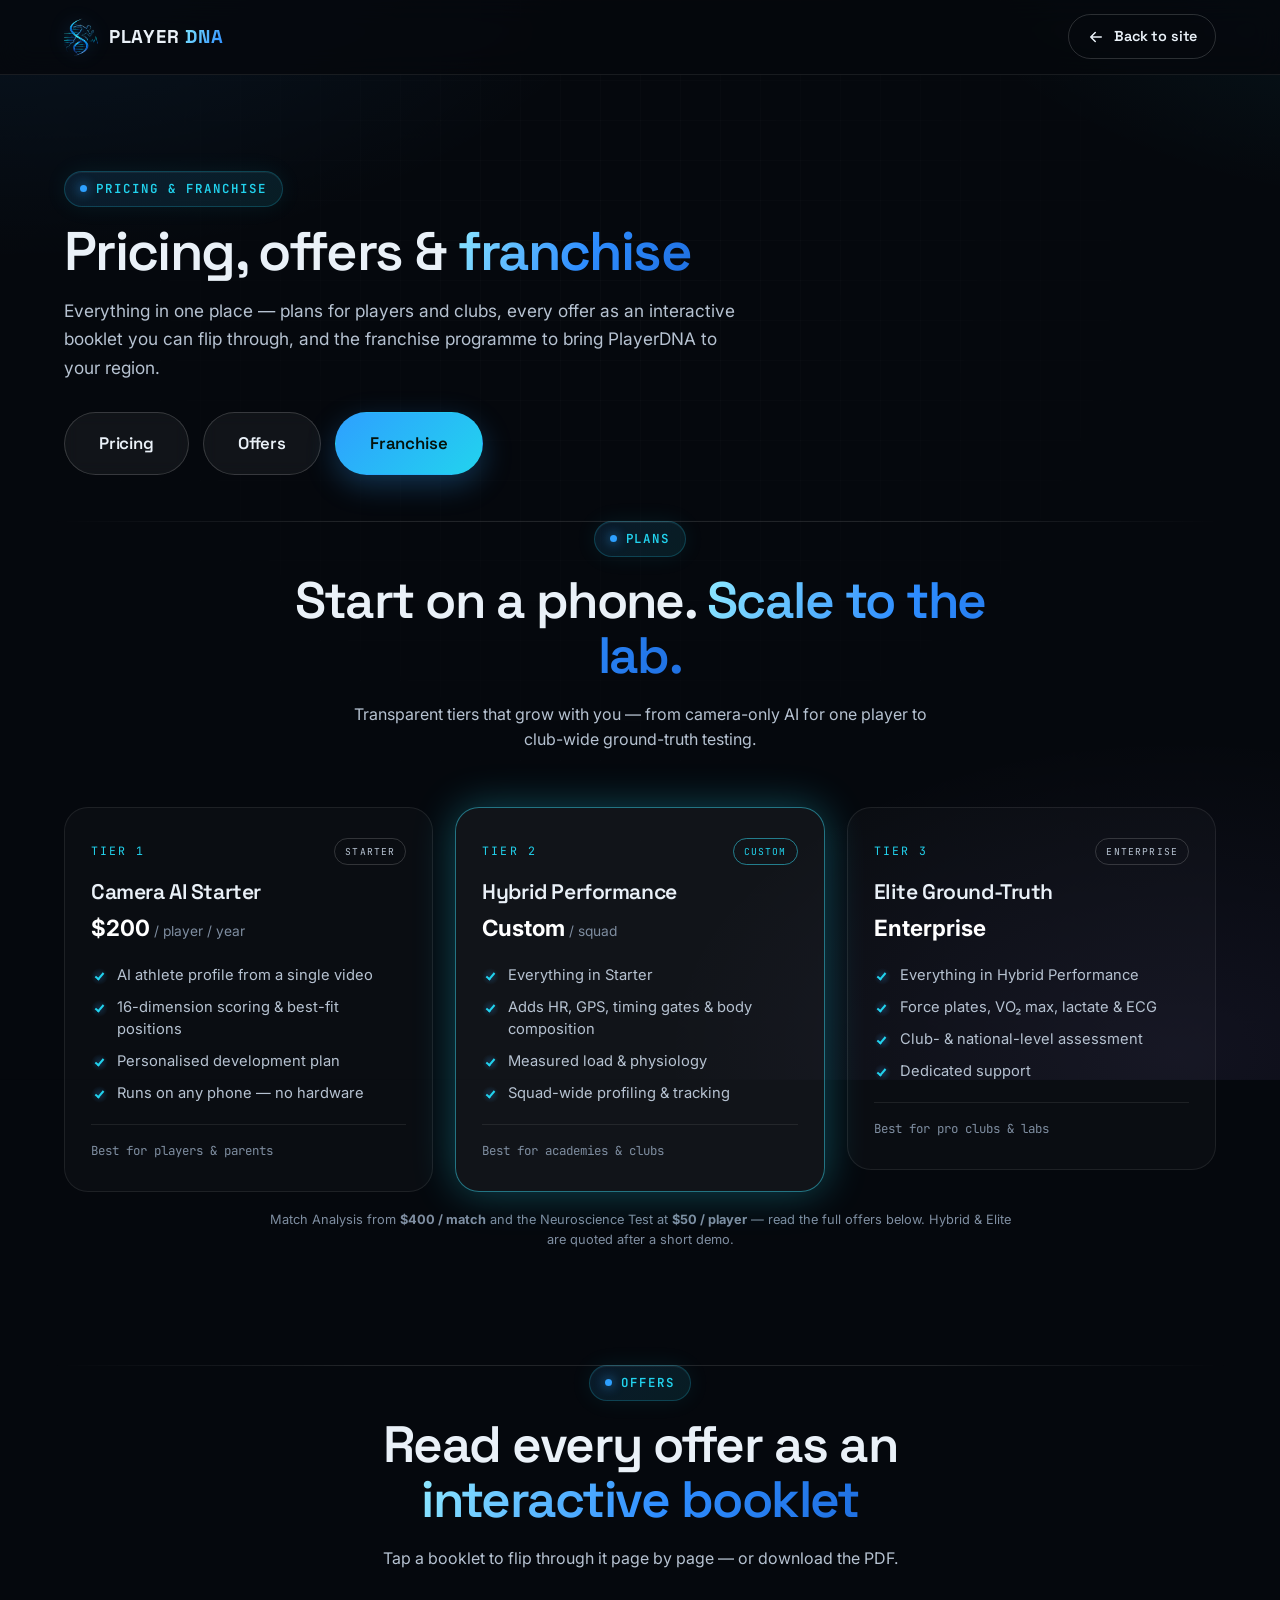
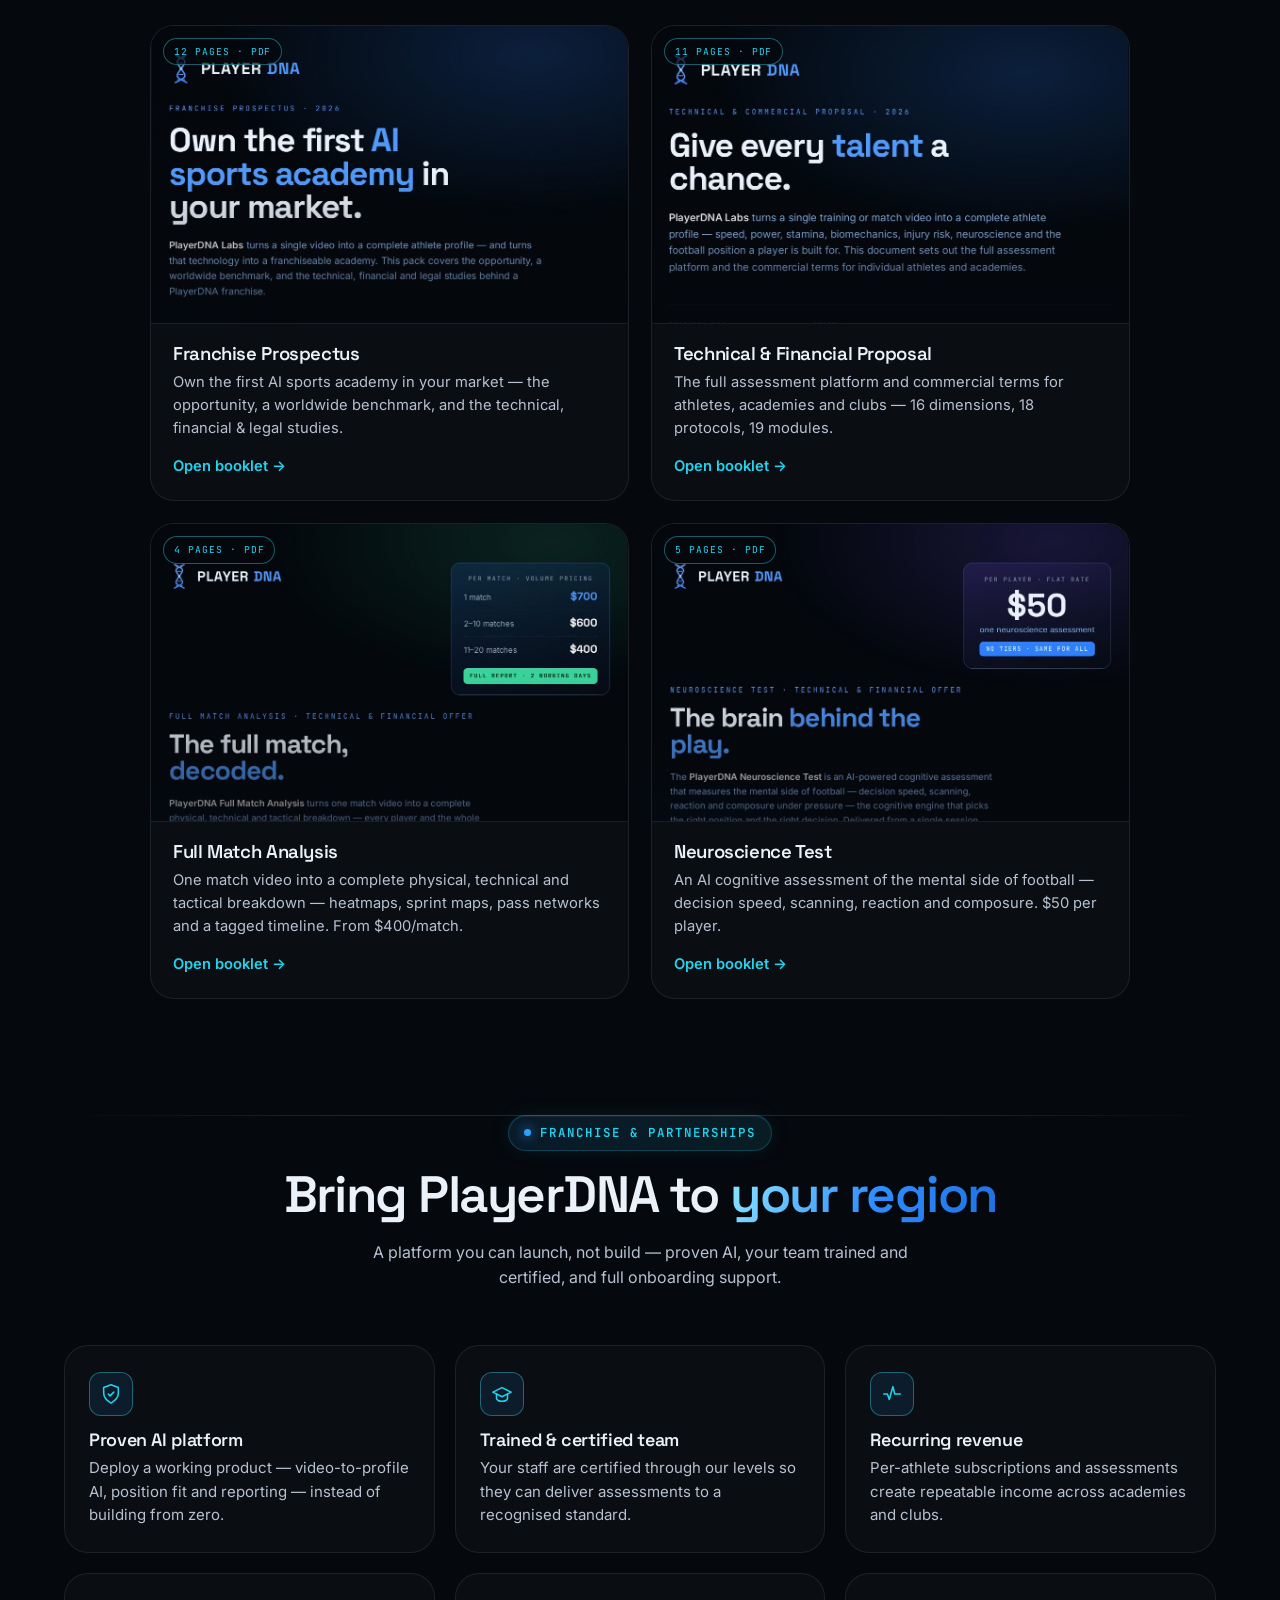
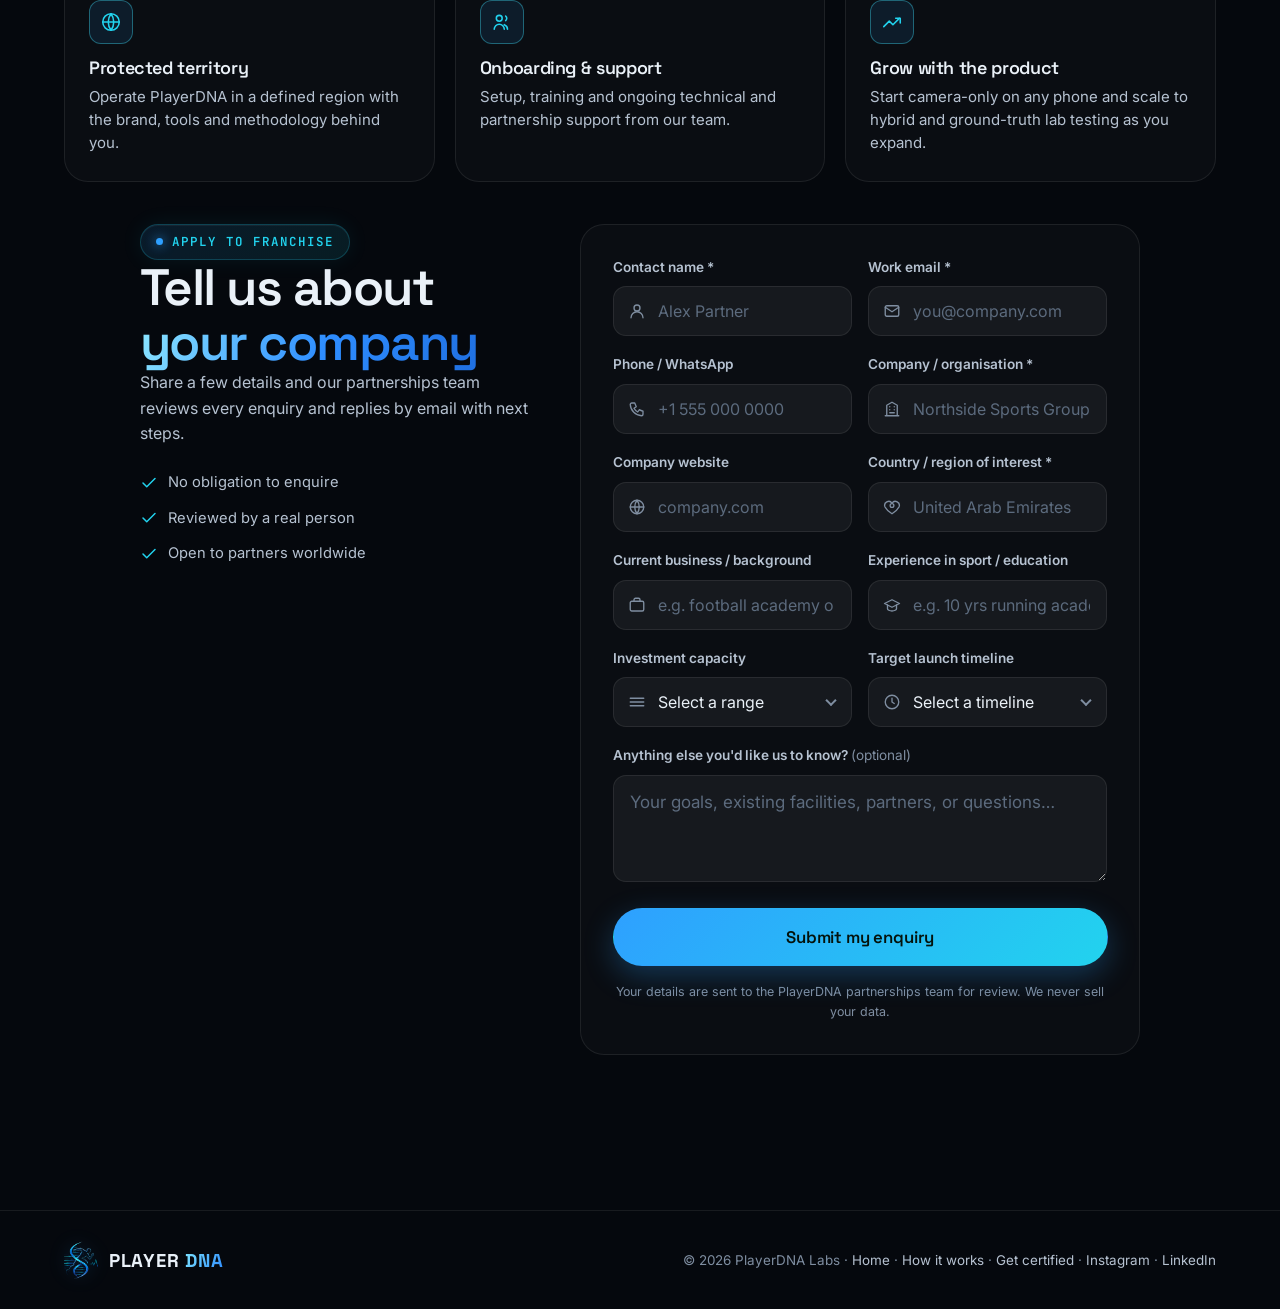
==== commit 24057bc0: "Merge Pricing + Franchise into one tab with interactive offer booklets - /pricing is now the combine" ====
--- a/pricing/index.html
+++ b/pricing/index.html
@@ -3,8 +3,8 @@
 <head>
   <meta charset="UTF-8" />
   <meta name="viewport" content="width=device-width, initial-scale=1.0" />
-  <title>PlayerDNA Pricing — From $200 / Player / Year</title>
-  <meta name="description" content="PlayerDNA pricing: Camera AI Starter from $200 per player per year, Hybrid Performance custom per squad, and Elite Ground-Truth enterprise. Start on a phone, scale to the lab." />
+  <title>Pricing, Offers &amp; Franchise — PlayerDNA</title>
+  <meta name="description" content="PlayerDNA pricing, offer booklets and franchise. Camera AI from $200/year, match analysis, the neuroscience test, and our franchise prospectus — read every offer as an interactive booklet." />
   <meta name="theme-color" content="#05080d" />
   <link rel="icon" href="/assets/img/logo-icon.png" type="image/png" />
   <link rel="preconnect" href="https://fonts.googleapis.com" />
@@ -17,18 +17,18 @@
   <meta property="og:type" content="website" />
   <meta property="og:site_name" content="PlayerDNA Labs" />
   <meta property="og:url" content="https://www.playerdna.tech/pricing" />
-  <meta property="og:title" content="PlayerDNA Pricing — From $200 / Player / Year" />
-  <meta property="og:description" content="Camera AI Starter from $200 per player per year, Hybrid Performance custom per squad, Elite Ground-Truth enterprise." />
+  <meta property="og:title" content="Pricing, Offers &amp; Franchise — PlayerDNA" />
+  <meta property="og:description" content="Pricing, offer booklets and franchise — Camera AI from $200/year, match analysis, the neuroscience test, and our franchise prospectus." />
   <meta property="og:image" content="https://www.playerdna.tech/assets/img/og-image.png" />
   <meta property="og:image:width" content="1200" />
   <meta property="og:image:height" content="630" />
   <meta property="og:image:alt" content="PlayerDNA Labs — the first AI sports academy" />
   <meta property="og:locale" content="en_US" />
   <meta name="twitter:card" content="summary_large_image" />
-  <meta name="twitter:title" content="PlayerDNA Pricing — From $200 / Player / Year" />
-  <meta name="twitter:description" content="Camera AI Starter from $200/player/year, Hybrid custom per squad, Elite enterprise." />
+  <meta name="twitter:title" content="Pricing, Offers &amp; Franchise — PlayerDNA" />
+  <meta name="twitter:description" content="Pricing, offer booklets and franchise for PlayerDNA — read every offer as an interactive booklet." />
   <meta name="twitter:image" content="https://www.playerdna.tech/assets/img/og-image.png" />
-  <script type="application/ld+json">{"@context":"https://schema.org","@graph":[{"@type":"BreadcrumbList","itemListElement":[{"@type":"ListItem","position":1,"name":"Home","item":"https://www.playerdna.tech/"},{"@type":"ListItem","position":2,"name":"Pricing","item":"https://www.playerdna.tech/pricing"}]},{"@type":"WebPage","@id":"https://www.playerdna.tech/pricing#webpage","url":"https://www.playerdna.tech/pricing","name":"PlayerDNA Pricing","isPartOf":{"@type":"WebSite","url":"https://www.playerdna.tech/"},"publisher":{"@type":"Organization","name":"PlayerDNA Labs","url":"https://www.playerdna.tech/"}},{"@type":"Offer","name":"Camera AI Starter","price":"200","priceCurrency":"USD","description":"PlayerDNA Camera AI Starter — AI athlete profiling from a single video, per player, per year.","url":"https://www.playerdna.tech/pricing","availability":"https://schema.org/InStock","category":"AI sports performance analysis"},{"@type":"FAQPage","mainEntity":[{"@type":"Question","name":"How much does PlayerDNA cost?","acceptedAnswer":{"@type":"Answer","text":"The Camera AI Starter plan is $200 per player per year. Hybrid Performance is custom-priced per squad, and Elite Ground-Truth is enterprise — both quoted after a short demo based on your needs."}},{"@type":"Question","name":"Is there any hardware cost to start?","acceptedAnswer":{"@type":"Answer","text":"No. Camera AI Starter runs on any phone with no hardware. Sensors, GPS and lab equipment are optional and only added in the higher tiers as you scale."}},{"@type":"Question","name":"Do you offer plans for clubs and academies?","acceptedAnswer":{"@type":"Answer","text":"Yes. Hybrid Performance and Elite Ground-Truth are built for squads and clubs, priced per team. Book a demo for a tailored quote."}}]}]}</script>
+  <script type="application/ld+json">{"@context":"https://schema.org","@graph":[{"@type":"BreadcrumbList","itemListElement":[{"@type":"ListItem","position":1,"name":"Home","item":"https://www.playerdna.tech/"},{"@type":"ListItem","position":2,"name":"Pricing & Franchise","item":"https://www.playerdna.tech/pricing"}]},{"@type":"WebPage","@id":"https://www.playerdna.tech/pricing#webpage","url":"https://www.playerdna.tech/pricing","name":"Pricing, Offers & Franchise","isPartOf":{"@type":"WebSite","url":"https://www.playerdna.tech/"},"publisher":{"@type":"Organization","name":"PlayerDNA Labs","url":"https://www.playerdna.tech/"}},{"@type":"Offer","name":"Camera AI Starter","price":"200","priceCurrency":"USD","description":"PlayerDNA Camera AI Starter — AI athlete profiling from a single video, per player, per year.","url":"https://www.playerdna.tech/pricing","availability":"https://schema.org/InStock"},{"@type":"Offer","name":"Full Match Analysis","price":"400","priceCurrency":"USD","description":"AI full-match analysis from a single match video — physical, technical and tactical breakdown.","url":"https://www.playerdna.tech/pricing"},{"@type":"Offer","name":"Neuroscience Test","price":"50","priceCurrency":"USD","description":"AI cognitive assessment of the mental side of football, per player.","url":"https://www.playerdna.tech/pricing"},{"@type":"FAQPage","mainEntity":[{"@type":"Question","name":"How much does PlayerDNA cost?","acceptedAnswer":{"@type":"Answer","text":"Camera AI Starter is $200 per player per year. Full Match Analysis starts at $400 per match (with volume pricing), and the Neuroscience Test is $50 per player. Hybrid and Elite tiers are quoted per squad after a short demo."}},{"@type":"Question","name":"Can I franchise PlayerDNA?","acceptedAnswer":{"@type":"Answer","text":"Yes. PlayerDNA offers a turnkey AI academy franchise. You can read the full franchise prospectus on this page and submit a franchise enquiry with your company details."}}]}]}</script>
 </head>
 <body>
   <header class="subnav">
@@ -42,16 +42,28 @@
   </header>
 
   <main>
+    <!-- Hero -->
     <section class="subhero">
       <div class="container">
-        <span class="eyebrow"><span class="dot"></span>Pricing</span>
-        <h1 class="section-title subhero-title">Start on a phone. <span class="gradient-text">Scale to the lab.</span></h1>
-        <p class="subhero-lead">Simple, transparent tiers that grow with you — from camera-only AI for an individual player to club-wide ground-truth testing.</p>
+        <span class="eyebrow"><span class="dot"></span>Pricing &amp; franchise</span>
+        <h1 class="section-title subhero-title">Pricing, offers &amp; <span class="gradient-text">franchise</span></h1>
+        <p class="subhero-lead">Everything in one place — plans for players and clubs, every offer as an interactive booklet you can flip through, and the franchise programme to bring PlayerDNA to your region.</p>
+        <div class="subhero-actions">
+          <a class="btn btn-lg btn-ghost" href="#pricing">Pricing</a>
+          <a class="btn btn-lg btn-ghost" href="#offers">Offers</a>
+          <a class="btn btn-lg btn-primary" href="#franchise">Franchise</a>
+        </div>
       </div>
     </section>
 
-    <section class="section" style="padding-top:0;">
+    <!-- Pricing tiers -->
+    <section class="section" id="pricing" style="padding-top:0;">
       <div class="container">
+        <div class="sec-head center">
+          <span class="eyebrow"><span class="dot"></span>Plans</span>
+          <h2 class="section-title">Start on a phone. <span class="gradient-text">Scale to the lab.</span></h2>
+          <p class="sec-sub">Transparent tiers that grow with you — from camera-only AI for one player to club-wide ground-truth testing.</p>
+        </div>
         <div class="cert-levels">
           <article class="level-card">
             <div class="level-head"><span class="level-no">Tier 1</span><span class="level-badge l1">Starter</span></div>
@@ -90,21 +102,180 @@
             <p class="level-meta">Best for pro clubs &amp; labs</p>
           </article>
         </div>
-        <p class="lp-note">Hybrid Performance and Elite Ground-Truth are quoted after a short demo, based on squad size and the hardware you need. No payment required to talk to us.</p>
+        <p class="lp-note">Match Analysis from <strong>$400 / match</strong> and the Neuroscience Test at <strong>$50 / player</strong> — read the full offers below. Hybrid &amp; Elite are quoted after a short demo.</p>
       </div>
     </section>
 
-    <section class="section cta-band">
+    <!-- Offers (interactive booklets) -->
+    <section class="section" id="offers" style="padding-top:0;">
       <div class="container">
         <div class="sec-head center">
-          <h2 class="section-title">Get a <span class="gradient-text">tailored quote</span></h2>
-          <p class="sec-sub">Start free on a phone, or book a 10-minute demo and we'll price a plan around your squad.</p>
-        </div>
-        <div class="subhero-actions" style="justify-content:center;">
-          <a class="btn btn-lg btn-primary" href="https://login.playerdna.tech">Get started
-            <svg viewBox="0 0 24 24" fill="none" stroke="currentColor" stroke-width="2" stroke-linecap="round" stroke-linejoin="round"><path d="M5 12h14M13 6l6 6-6 6"/></svg>
-          </a>
-          <a class="btn btn-lg btn-ghost" href="/for-clubs">For clubs &amp; academies</a>
+          <span class="eyebrow"><span class="dot"></span>Offers</span>
+          <h2 class="section-title">Read every offer as an <span class="gradient-text">interactive booklet</span></h2>
+          <p class="sec-sub">Tap a booklet to flip through it page by page — or download the PDF.</p>
+        </div>
+        <div class="offer-grid">
+          <article class="offer-card" data-offer="franchise-prospectus" tabindex="0" role="button" aria-label="Open the Franchise Prospectus booklet">
+            <div class="offer-cover"><span class="offer-tag">12 pages · PDF</span><img src="/assets/img/offers/franchise-prospectus/p01.jpg" loading="lazy" decoding="async" alt="Franchise Prospectus cover" /></div>
+            <div class="offer-meta">
+              <h3>Franchise Prospectus</h3>
+              <p>Own the first AI sports academy in your market — the opportunity, a worldwide benchmark, and the technical, financial &amp; legal studies.</p>
+              <span class="offer-open">Open booklet →</span>
+            </div>
+          </article>
+          <article class="offer-card" data-offer="technical-financial" tabindex="0" role="button" aria-label="Open the Technical and Financial Proposal booklet">
+            <div class="offer-cover"><span class="offer-tag">11 pages · PDF</span><img src="/assets/img/offers/technical-financial/p01.jpg" loading="lazy" decoding="async" alt="Technical & Financial Proposal cover" /></div>
+            <div class="offer-meta">
+              <h3>Technical &amp; Financial Proposal</h3>
+              <p>The full assessment platform and commercial terms for athletes, academies and clubs — 16 dimensions, 18 protocols, 19 modules.</p>
+              <span class="offer-open">Open booklet →</span>
+            </div>
+          </article>
+          <article class="offer-card" data-offer="match-analysis" tabindex="0" role="button" aria-label="Open the Full Match Analysis booklet">
+            <div class="offer-cover"><span class="offer-tag">4 pages · PDF</span><img src="/assets/img/offers/match-analysis/p01.jpg" loading="lazy" decoding="async" alt="Full Match Analysis offer cover" /></div>
+            <div class="offer-meta">
+              <h3>Full Match Analysis</h3>
+              <p>One match video into a complete physical, technical and tactical breakdown — heatmaps, sprint maps, pass networks and a tagged timeline. From $400/match.</p>
+              <span class="offer-open">Open booklet →</span>
+            </div>
+          </article>
+          <article class="offer-card" data-offer="neuroscience-test" tabindex="0" role="button" aria-label="Open the Neuroscience Test booklet">
+            <div class="offer-cover"><span class="offer-tag">5 pages · PDF</span><img src="/assets/img/offers/neuroscience-test/p01.jpg" loading="lazy" decoding="async" alt="Neuroscience Test offer cover" /></div>
+            <div class="offer-meta">
+              <h3>Neuroscience Test</h3>
+              <p>An AI cognitive assessment of the mental side of football — decision speed, scanning, reaction and composure. $50 per player.</p>
+              <span class="offer-open">Open booklet →</span>
+            </div>
+          </article>
+        </div>
+      </div>
+    </section>
+
+    <!-- Franchise -->
+    <section class="section" id="franchise" style="padding-top:0;">
+      <div class="container">
+        <div class="sec-head center">
+          <span class="eyebrow"><span class="dot"></span>Franchise &amp; partnerships</span>
+          <h2 class="section-title">Bring PlayerDNA to <span class="gradient-text">your region</span></h2>
+          <p class="sec-sub">A platform you can launch, not build — proven AI, your team trained and certified, and full onboarding support.</p>
+        </div>
+        <div class="lp-grid cols-3">
+          <div class="lp-card"><div class="lp-ic"><svg viewBox="0 0 24 24" fill="none" stroke="currentColor" stroke-width="1.7" stroke-linecap="round" stroke-linejoin="round"><path d="M12 2 4 5v6c0 5 3.4 8.3 8 11 4.6-2.7 8-6 8-11V5z"/><path d="M9 12l2 2 4-4"/></svg></div><h3>Proven AI platform</h3><p>Deploy a working product — video-to-profile AI, position fit and reporting — instead of building from zero.</p></div>
+          <div class="lp-card"><div class="lp-ic"><svg viewBox="0 0 24 24" fill="none" stroke="currentColor" stroke-width="1.7" stroke-linecap="round" stroke-linejoin="round"><path d="M22 10 12 5 2 10l10 5 10-5z"/><path d="M6 12v5c0 1.4 2.7 3 6 3s6-1.6 6-3v-5"/></svg></div><h3>Trained &amp; certified team</h3><p>Your staff are certified through our levels so they can deliver assessments to a recognised standard.</p></div>
+          <div class="lp-card"><div class="lp-ic"><svg viewBox="0 0 24 24" fill="none" stroke="currentColor" stroke-width="1.7" stroke-linecap="round" stroke-linejoin="round"><path d="M3 12h4l2 6 4-14 2 8h6"/></svg></div><h3>Recurring revenue</h3><p>Per-athlete subscriptions and assessments create repeatable income across academies and clubs.</p></div>
+          <div class="lp-card"><div class="lp-ic"><svg viewBox="0 0 24 24" fill="none" stroke="currentColor" stroke-width="1.7" stroke-linecap="round" stroke-linejoin="round"><circle cx="12" cy="12" r="9"/><path d="M3 12h18M12 3a15 15 0 0 1 0 18M12 3a15 15 0 0 0 0 18"/></svg></div><h3>Protected territory</h3><p>Operate PlayerDNA in a defined region with the brand, tools and methodology behind you.</p></div>
+          <div class="lp-card"><div class="lp-ic"><svg viewBox="0 0 24 24" fill="none" stroke="currentColor" stroke-width="1.7" stroke-linecap="round" stroke-linejoin="round"><circle cx="9" cy="8" r="3.2"/><path d="M3.5 20a5.5 5.5 0 0 1 11 0M16 5.5a3.2 3.2 0 0 1 0 5M18 20a5.5 5.5 0 0 0-3.5-5.1"/></svg></div><h3>Onboarding &amp; support</h3><p>Setup, training and ongoing technical and partnership support from our team.</p></div>
+          <div class="lp-card"><div class="lp-ic"><svg viewBox="0 0 24 24" fill="none" stroke="currentColor" stroke-width="1.7" stroke-linecap="round" stroke-linejoin="round"><path d="M3 17l6-6 4 4 7-7"/><path d="M16 8h5v5"/></svg></div><h3>Grow with the product</h3><p>Start camera-only on any phone and scale to hybrid and ground-truth lab testing as you expand.</p></div>
+        </div>
+
+        <div class="cert-form-wrap" style="margin-top:42px;">
+          <div class="cert-form-intro">
+            <span class="eyebrow"><span class="dot"></span>Apply to franchise</span>
+            <h2 class="section-title">Tell us about <span class="gradient-text">your company</span></h2>
+            <p class="sec-sub">Share a few details and our partnerships team reviews every enquiry and replies by email with next steps.</p>
+            <ul class="cert-assure">
+              <li><svg viewBox="0 0 24 24" fill="none" stroke="currentColor" stroke-width="2" stroke-linecap="round" stroke-linejoin="round"><path d="M20 6 9 17l-5-5"/></svg> No obligation to enquire</li>
+              <li><svg viewBox="0 0 24 24" fill="none" stroke="currentColor" stroke-width="2" stroke-linecap="round" stroke-linejoin="round"><path d="M20 6 9 17l-5-5"/></svg> Reviewed by a real person</li>
+              <li><svg viewBox="0 0 24 24" fill="none" stroke="currentColor" stroke-width="2" stroke-linecap="round" stroke-linejoin="round"><path d="M20 6 9 17l-5-5"/></svg> Open to partners worldwide</li>
+            </ul>
+          </div>
+
+          <form id="franchiseForm" class="cert-form" novalidate>
+            <div class="form-grid">
+              <div class="field">
+                <label for="fName">Contact name *</label>
+                <div class="input-wrap">
+                  <svg viewBox="0 0 24 24" fill="none" stroke="currentColor" stroke-width="1.8" stroke-linecap="round" stroke-linejoin="round"><circle cx="12" cy="8" r="4"/><path d="M4 21a8 8 0 0 1 16 0"/></svg>
+                  <input id="fName" name="name" type="text" placeholder="Alex Partner" autocomplete="name" required />
+                </div>
+              </div>
+              <div class="field">
+                <label for="fEmail">Work email *</label>
+                <div class="input-wrap">
+                  <svg viewBox="0 0 24 24" fill="none" stroke="currentColor" stroke-width="1.8" stroke-linecap="round" stroke-linejoin="round"><rect x="3" y="5" width="18" height="14" rx="2"/><path d="m3 7 9 6 9-6"/></svg>
+                  <input id="fEmail" name="email" type="email" placeholder="you@company.com" autocomplete="email" required />
+                </div>
+              </div>
+              <div class="field">
+                <label for="fPhone">Phone / WhatsApp</label>
+                <div class="input-wrap">
+                  <svg viewBox="0 0 24 24" fill="none" stroke="currentColor" stroke-width="1.8" stroke-linecap="round" stroke-linejoin="round"><path d="M5 4h4l2 5-3 2a12 12 0 0 0 5 5l2-3 5 2v4a2 2 0 0 1-2 2A16 16 0 0 1 3 6a2 2 0 0 1 2-2z"/></svg>
+                  <input id="fPhone" name="phone" type="tel" placeholder="+1 555 000 0000" autocomplete="tel" />
+                </div>
+              </div>
+              <div class="field">
+                <label for="fCompany">Company / organisation *</label>
+                <div class="input-wrap">
+                  <svg viewBox="0 0 24 24" fill="none" stroke="currentColor" stroke-width="1.8" stroke-linecap="round" stroke-linejoin="round"><path d="M3 21h18M5 21V7l7-4 7 4v14M9 9h.01M15 9h.01M9 13h.01M15 13h.01M9 17h6"/></svg>
+                  <input id="fCompany" name="company" type="text" placeholder="Northside Sports Group" autocomplete="organization" required />
+                </div>
+              </div>
+              <div class="field">
+                <label for="fWebsite">Company website</label>
+                <div class="input-wrap">
+                  <svg viewBox="0 0 24 24" fill="none" stroke="currentColor" stroke-width="1.8" stroke-linecap="round" stroke-linejoin="round"><circle cx="12" cy="12" r="9"/><path d="M3 12h18M12 3a15 15 0 0 1 0 18M12 3a15 15 0 0 0 0 18"/></svg>
+                  <input id="fWebsite" name="website" type="text" placeholder="company.com" autocomplete="url" />
+                </div>
+              </div>
+              <div class="field">
+                <label for="fCountry">Country / region of interest *</label>
+                <div class="input-wrap">
+                  <svg viewBox="0 0 24 24" fill="none" stroke="currentColor" stroke-width="1.8" stroke-linecap="round" stroke-linejoin="round"><path d="M12 21s-7-4.4-9.3-9A5.3 5.3 0 0 1 12 7a5.3 5.3 0 0 1 9.3 5C19 16.6 12 21 12 21z"/><circle cx="12" cy="10" r="2.5"/></svg>
+                  <input id="fCountry" name="country" type="text" placeholder="United Arab Emirates" autocomplete="country-name" required />
+                </div>
+              </div>
+              <div class="field">
+                <label for="fBusiness">Current business / background</label>
+                <div class="input-wrap">
+                  <svg viewBox="0 0 24 24" fill="none" stroke="currentColor" stroke-width="1.8" stroke-linecap="round" stroke-linejoin="round"><rect x="3" y="7" width="18" height="13" rx="2"/><path d="M8 7V5a2 2 0 0 1 2-2h4a2 2 0 0 1 2 2v2"/></svg>
+                  <input id="fBusiness" name="business" type="text" placeholder="e.g. football academy operator" />
+                </div>
+              </div>
+              <div class="field">
+                <label for="fExperience">Experience in sport / education</label>
+                <div class="input-wrap">
+                  <svg viewBox="0 0 24 24" fill="none" stroke="currentColor" stroke-width="1.8" stroke-linecap="round" stroke-linejoin="round"><path d="M22 10 12 5 2 10l10 5 10-5z"/><path d="M6 12v5c0 1.4 2.7 3 6 3s6-1.6 6-3v-5"/></svg>
+                  <input id="fExperience" name="experience" type="text" placeholder="e.g. 10 yrs running academies" />
+                </div>
+              </div>
+              <div class="field">
+                <label for="fInvestment">Investment capacity</label>
+                <div class="input-wrap select-wrap">
+                  <svg viewBox="0 0 24 24" fill="none" stroke="currentColor" stroke-width="1.8" stroke-linecap="round" stroke-linejoin="round"><path d="M3 7h18M3 12h18M3 17h18"/></svg>
+                  <select id="fInvestment" name="investment">
+                    <option value="">Select a range</option>
+                    <option>Under $45k</option>
+                    <option>$45k – $100k</option>
+                    <option>$100k – $300k</option>
+                    <option>$300k+</option>
+                    <option>Prefer to discuss</option>
+                  </select>
+                </div>
+              </div>
+              <div class="field">
+                <label for="fTimeline">Target launch timeline</label>
+                <div class="input-wrap select-wrap">
+                  <svg viewBox="0 0 24 24" fill="none" stroke="currentColor" stroke-width="1.8" stroke-linecap="round" stroke-linejoin="round"><circle cx="12" cy="12" r="9"/><path d="M12 7v5l3 2"/></svg>
+                  <select id="fTimeline" name="timeline">
+                    <option value="">Select a timeline</option>
+                    <option>As soon as possible</option>
+                    <option>3 – 6 months</option>
+                    <option>6 – 12 months</option>
+                    <option>12+ months / exploring</option>
+                  </select>
+                </div>
+              </div>
+            </div>
+            <div class="field">
+              <label for="fMessage">Anything else you'd like us to know? <span class="opt">(optional)</span></label>
+              <div class="input-wrap textarea-wrap">
+                <textarea id="fMessage" name="message" rows="3" placeholder="Your goals, existing facilities, partners, or questions…"></textarea>
+              </div>
+            </div>
+            <button type="submit" id="franchiseSubmit" class="btn btn-primary btn-block btn-lg">Submit my enquiry</button>
+            <div id="franchiseMsg" class="form-msg" role="status" aria-live="polite"></div>
+            <p class="cert-privacy">Your details are sent to the PlayerDNA partnerships team for review. We never sell your data.</p>
+          </form>
         </div>
       </div>
     </section>
@@ -116,6 +287,89 @@
       <p>© <span id="yr"></span> PlayerDNA Labs · <a href="/">Home</a> · <a href="/how-it-works">How it works</a> · <a href="/certify.html">Get certified</a> · <a href="https://www.instagram.com/player_dna26" target="_blank" rel="noopener">Instagram</a> · <a href="https://www.linkedin.com/in/player-dna-567a0a413" target="_blank" rel="noopener">LinkedIn</a></p>
     </div>
   </footer>
-  <script>document.getElementById("yr").textContent = new Date().getFullYear();</script>
+
+  <!-- Interactive booklet (flipbook) modal -->
+  <div class="modal-overlay offer-modal" id="offerBook" role="dialog" aria-modal="true" aria-hidden="true" aria-label="Offer booklet">
+    <div class="ofb">
+      <div class="ofb-bar">
+        <span class="ofb-title"></span>
+        <span class="ofb-counter"></span>
+        <div class="ofb-bar-actions">
+          <a class="ofb-download btn btn-sm btn-outline" href="#" download target="_blank" rel="noopener">Download PDF</a>
+          <button class="ofb-x" data-ofb-close aria-label="Close booklet">
+            <svg viewBox="0 0 24 24" width="18" height="18" fill="none" stroke="currentColor" stroke-width="2" stroke-linecap="round" stroke-linejoin="round"><path d="M18 6 6 18M6 6l12 12"/></svg>
+          </button>
+        </div>
+      </div>
+      <div class="ofb-stage">
+        <button class="ofb-nav ofb-prev" aria-label="Previous page"><svg viewBox="0 0 24 24" fill="none" stroke="currentColor" stroke-width="2.2" stroke-linecap="round" stroke-linejoin="round"><path d="M15 6l-6 6 6 6"/></svg></button>
+        <div class="ofb-book"><img class="ofb-page" alt="Offer page" /></div>
+        <button class="ofb-nav ofb-next" aria-label="Next page"><svg viewBox="0 0 24 24" fill="none" stroke="currentColor" stroke-width="2.2" stroke-linecap="round" stroke-linejoin="round"><path d="M9 6l6 6-6 6"/></svg></button>
+      </div>
+    </div>
+  </div>
+
+  <!-- Franchise enquiry success popup -->
+  <div class="modal-overlay" id="franchiseSuccess" role="dialog" aria-modal="true" aria-hidden="true" aria-labelledby="franchiseSuccessTitle">
+    <div class="modal cert-success-modal">
+      <button class="modal-close" data-fr-close aria-label="Close">
+        <svg viewBox="0 0 24 24" width="18" height="18" fill="none" stroke="currentColor" stroke-width="2" stroke-linecap="round" stroke-linejoin="round"><path d="M18 6 6 18M6 6l12 12"/></svg>
+      </button>
+      <div class="cert-success-icon">
+        <svg viewBox="0 0 24 24" fill="none" stroke="currentColor" stroke-width="2.2" stroke-linecap="round" stroke-linejoin="round"><circle cx="12" cy="12" r="10"/><path d="M8 12.5l2.5 2.5 5.5-6"/></svg>
+      </div>
+      <h2 id="franchiseSuccessTitle">Enquiry received!</h2>
+      <p class="sub">Thanks — our partnerships team will review your enquiry and email you with next steps shortly.</p>
+      <button class="btn btn-primary btn-lg btn-block" data-fr-close>Done</button>
+    </div>
+  </div>
+
+  <script src="/assets/js/offers.js" defer></script>
+  <script>
+    document.getElementById("yr").textContent = new Date().getFullYear();
+    (function () {
+      var form = document.getElementById("franchiseForm");
+      var msg = document.getElementById("franchiseMsg");
+      var btn = document.getElementById("franchiseSubmit");
+      var successModal = document.getElementById("franchiseSuccess");
+      function show(type, text) { msg.className = "form-msg show " + type; msg.textContent = text; }
+      function openSuccess() { successModal.classList.add("open"); document.body.classList.add("modal-open"); successModal.setAttribute("aria-hidden", "false"); }
+      function closeSuccess() { successModal.classList.remove("open"); document.body.classList.remove("modal-open"); successModal.setAttribute("aria-hidden", "true"); }
+      Array.prototype.forEach.call(document.querySelectorAll("[data-fr-close]"), function (b) { b.addEventListener("click", closeSuccess); });
+      successModal.addEventListener("click", function (e) { if (e.target === successModal) closeSuccess(); });
+      window.addEventListener("keydown", function (e) { if (e.key === "Escape" && successModal.classList.contains("open")) closeSuccess(); });
+
+      form.addEventListener("submit", async function (e) {
+        e.preventDefault();
+        var name = form.name.value.trim();
+        var email = form.email.value.trim();
+        var company = form.company.value.trim();
+        var country = form.country.value.trim();
+        if (name.length < 2) return show("err", "Please enter your contact name.");
+        if (!/^[^\s@]+@[^\s@]+\.[^\s@]+$/.test(email)) return show("err", "Please enter a valid email address.");
+        if (company.length < 2) return show("err", "Please enter your company name.");
+        if (country.length < 2) return show("err", "Please enter your country or region.");
+        var original = btn.textContent;
+        btn.textContent = "Sending…"; btn.disabled = true; msg.className = "form-msg";
+        var payload = {
+          name: name, email: email, company: company, country: country,
+          phone: form.phone.value.trim(), website: form.website.value.trim(),
+          business: form.business.value.trim(), experience: form.experience.value.trim(),
+          investment: form.investment.value.trim(), timeline: form.timeline.value.trim(),
+          message: form.message.value.trim()
+        };
+        try {
+          var r = await fetch("/api/franchise", { method: "POST", headers: { "Content-Type": "application/json" }, body: JSON.stringify(payload) });
+          var data = await r.json().catch(function () { return {}; });
+          btn.textContent = original; btn.disabled = false;
+          if (r.ok && data.ok) { form.reset(); msg.className = "form-msg"; openSuccess(); }
+          else { show("err", (data && data.error) || "Sorry, we couldn't submit your enquiry right now. Please try again in a moment."); }
+        } catch (err) {
+          btn.textContent = original; btn.disabled = false;
+          show("err", "Network error — please check your connection and try again.");
+        }
+      });
+    })();
+  </script>
 </body>
 </html>
--- a/assets/css/styles.css
+++ b/assets/css/styles.css
@@ -2005,6 +2005,64 @@
 .lp-card h3 { font-size: 1.12rem; margin-bottom: 7px; }
 .lp-card p { font-size: 0.94rem; color: var(--text-soft); line-height: 1.55; }
 .lp-note { max-width: 760px; margin: 18px auto 0; font-size: 0.8rem; color: var(--muted); text-align: center; line-height: 1.55; }
+/* Insights / blog */
+.insights-list { display: grid; gap: 18px; max-width: 760px; margin: 0 auto; }
+.post-card { display: block; }
+.post-tag { display: inline-block; font-family: var(--font-mono); font-size: 0.62rem; letter-spacing: 0.14em; text-transform: uppercase; color: var(--cyan); margin-bottom: 10px; }
+.post-card h3 { font-size: 1.2rem; margin-bottom: 8px; color: #fff; }
+.post-card p { font-size: 0.95rem; color: var(--text-soft); line-height: 1.55; margin: 0; }
+.post-meta { display: block; margin-top: 12px; font-size: 0.78rem; color: var(--muted); font-family: var(--font-mono); }
+.article { max-width: 720px; margin: 0 auto; }
+.article-body { font-size: 1.04rem; line-height: 1.75; color: var(--text-soft); }
+.article-body h2 { font-family: var(--font-display); font-size: 1.4rem; color: #fff; margin: 34px 0 12px; letter-spacing: -0.01em; }
+.article-body p { margin-bottom: 16px; }
+.article-body strong { color: #fff; }
+.article-body a { color: var(--cyan); font-weight: 600; }
+.article-body ul { margin: 0 0 16px; padding-left: 22px; }
+.article-body li { margin-bottom: 8px; }
+.article-meta { font-size: 0.82rem; color: var(--muted); font-family: var(--font-mono); margin-top: 14px; }
+
+/* ===================== Security & privacy compliance strip ===================== */
+.security-band { padding: clamp(34px, 6vw, 70px) 0 clamp(20px, 3vw, 42px); }
+.security-frame { position: relative; max-width: 940px; margin-inline: auto; border-radius: 24px; padding: 3px; overflow: hidden; box-shadow: 0 0 46px -10px rgba(46, 160, 255, 0.40), 0 24px 60px -26px rgba(0, 0, 0, 0.75); }
+.security-frame::before { content: ""; position: absolute; z-index: 0; top: 50%; left: 50%; width: 200%; aspect-ratio: 1 / 1; transform: translate(-50%, -50%); background: conic-gradient(from 0deg, #22d3ee, #2ea0ff, #7fe6ff, #f59e0b, #2ea0ff, #22d3ee); animation: secSpin 7s linear infinite; }
+.security-panel { position: relative; z-index: 1; border-radius: 21px; background: linear-gradient(180deg, #ffffff, #f2f4f7); padding: clamp(16px, 3.2vw, 30px) clamp(18px, 4vw, 46px); display: grid; place-items: center; }
+.security-title { font-family: var(--font-display); font-size: clamp(1.05rem, 2.4vw, 1.4rem); font-weight: 600; color: #1a2230; text-align: center; letter-spacing: -0.01em; margin: 2px 0 16px; }
+.security-badges { display: block; width: 100%; max-width: 820px; height: auto; }
+@keyframes secSpin { to { transform: translate(-50%, -50%) rotate(360deg); } }
+@media (prefers-reduced-motion: reduce) { .security-frame::before { animation: none; } }
+
+/* ===================== Offers — interactive booklets ===================== */
+.offer-grid { display: grid; gap: 22px; grid-template-columns: 1fr; max-width: 980px; margin-inline: auto; }
+@media (min-width: 720px) { .offer-grid { grid-template-columns: 1fr 1fr; } }
+.offer-card { display: flex; flex-direction: column; border-radius: var(--radius-lg, 22px); border: 1px solid var(--line); background: var(--surface); overflow: hidden; cursor: pointer; transition: border-color 0.3s, transform 0.3s, box-shadow 0.3s; }
+.offer-card:hover, .offer-card:focus-visible { border-color: color-mix(in srgb, var(--cyan) 45%, var(--line)); transform: translateY(-4px); box-shadow: 0 24px 50px -28px rgba(0, 0, 0, 0.8); outline: none; }
+.offer-cover { position: relative; aspect-ratio: 16 / 10; overflow: hidden; background: #060a12; border-bottom: 1px solid var(--line); }
+.offer-cover img { width: 100%; height: 100%; object-fit: cover; object-position: top center; display: block; }
+.offer-cover::after { content: ""; position: absolute; inset: 0; background: linear-gradient(180deg, transparent 52%, rgba(5, 8, 13, 0.55)); pointer-events: none; }
+.offer-tag { position: absolute; top: 12px; left: 12px; z-index: 2; font-family: var(--font-mono); font-size: 0.6rem; letter-spacing: 0.1em; text-transform: uppercase; color: var(--cyan); background: rgba(5, 8, 13, 0.7); border: 1px solid color-mix(in srgb, var(--cyan) 35%, var(--line)); padding: 5px 10px; border-radius: 999px; }
+.offer-meta { padding: 20px 22px 22px; display: flex; flex-direction: column; gap: 7px; flex: 1; }
+.offer-meta h3 { font-size: 1.16rem; }
+.offer-meta p { font-size: 0.92rem; color: var(--text-soft); line-height: 1.55; margin: 0; flex: 1; }
+.offer-open { margin-top: 8px; color: var(--cyan); font-weight: 600; font-size: 0.92rem; }
+/* flipbook modal */
+.offer-modal { padding: 12px; }
+.ofb { position: relative; z-index: 1; width: min(100%, 1000px); max-height: 94vh; display: flex; flex-direction: column; }
+.ofb-bar { display: flex; align-items: center; gap: 14px; padding: 6px 6px 12px; color: #fff; }
+.ofb-title { font-family: var(--font-display); font-weight: 600; font-size: 1rem; }
+.ofb-counter { font-family: var(--font-mono); font-size: 0.8rem; color: var(--muted); }
+.ofb-bar-actions { margin-left: auto; display: flex; align-items: center; gap: 10px; }
+.ofb-x { width: 38px; height: 38px; display: grid; place-items: center; border-radius: 10px; color: var(--muted); border: 1px solid var(--line-strong); }
+.ofb-x:hover { color: #fff; background: var(--surface); }
+.ofb-stage { position: relative; flex: 1; min-height: 0; display: flex; align-items: center; justify-content: center; }
+.ofb-book { position: relative; display: grid; place-items: center; max-width: 100%; }
+.ofb-page { max-height: min(80vh, 1100px); max-width: 100%; width: auto; height: auto; border-radius: 8px; box-shadow: 0 30px 70px -24px rgba(0, 0, 0, 0.85); background: #060a12; display: block; backface-visibility: hidden; will-change: transform; }
+.ofb-nav { position: absolute; top: 50%; transform: translateY(-50%); z-index: 3; width: 46px; height: 46px; border-radius: 50%; display: grid; place-items: center; color: #fff; background: rgba(10, 16, 24, 0.72); border: 1px solid var(--line-strong); transition: background 0.2s, opacity 0.2s, color 0.2s; }
+.ofb-nav:hover { background: var(--cyan); color: #05080d; }
+.ofb-nav:disabled { opacity: 0.22; pointer-events: none; }
+.ofb-prev { left: -4px; } .ofb-next { right: -4px; }
+@media (min-width: 720px) { .ofb-prev { left: -54px; } .ofb-next { right: -54px; } }
+.ofb-nav svg { width: 22px; height: 22px; }
 
 /* ===================== Prerequisite: IAIDL Basic ===================== */
 .prereq-banner { display: flex; align-items: center; gap: 14px; margin-top: 28px; padding: 16px 20px; border-radius: var(--radius-lg, 22px); border: 1px solid color-mix(in srgb, var(--cyan) 32%, var(--line)); background: linear-gradient(120deg, color-mix(in srgb, var(--cyan) 9%, var(--surface)), var(--surface)); }
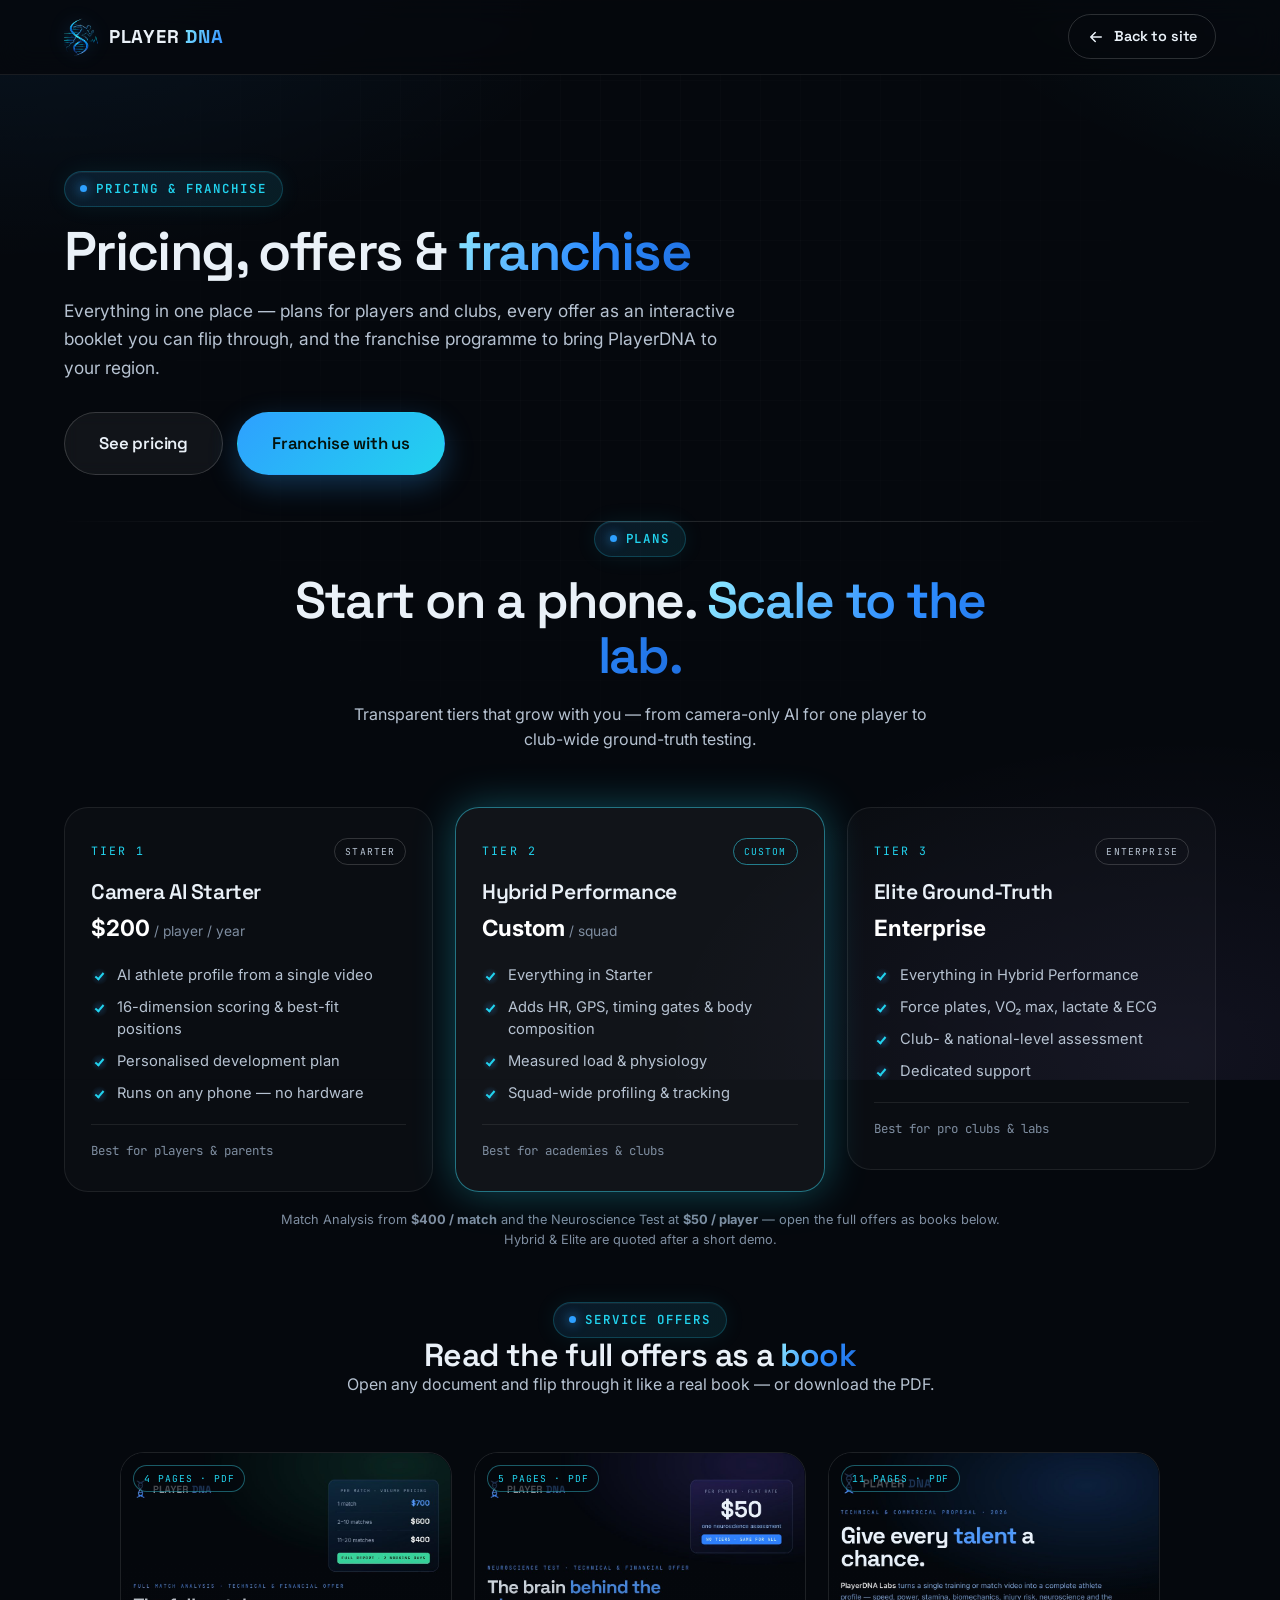
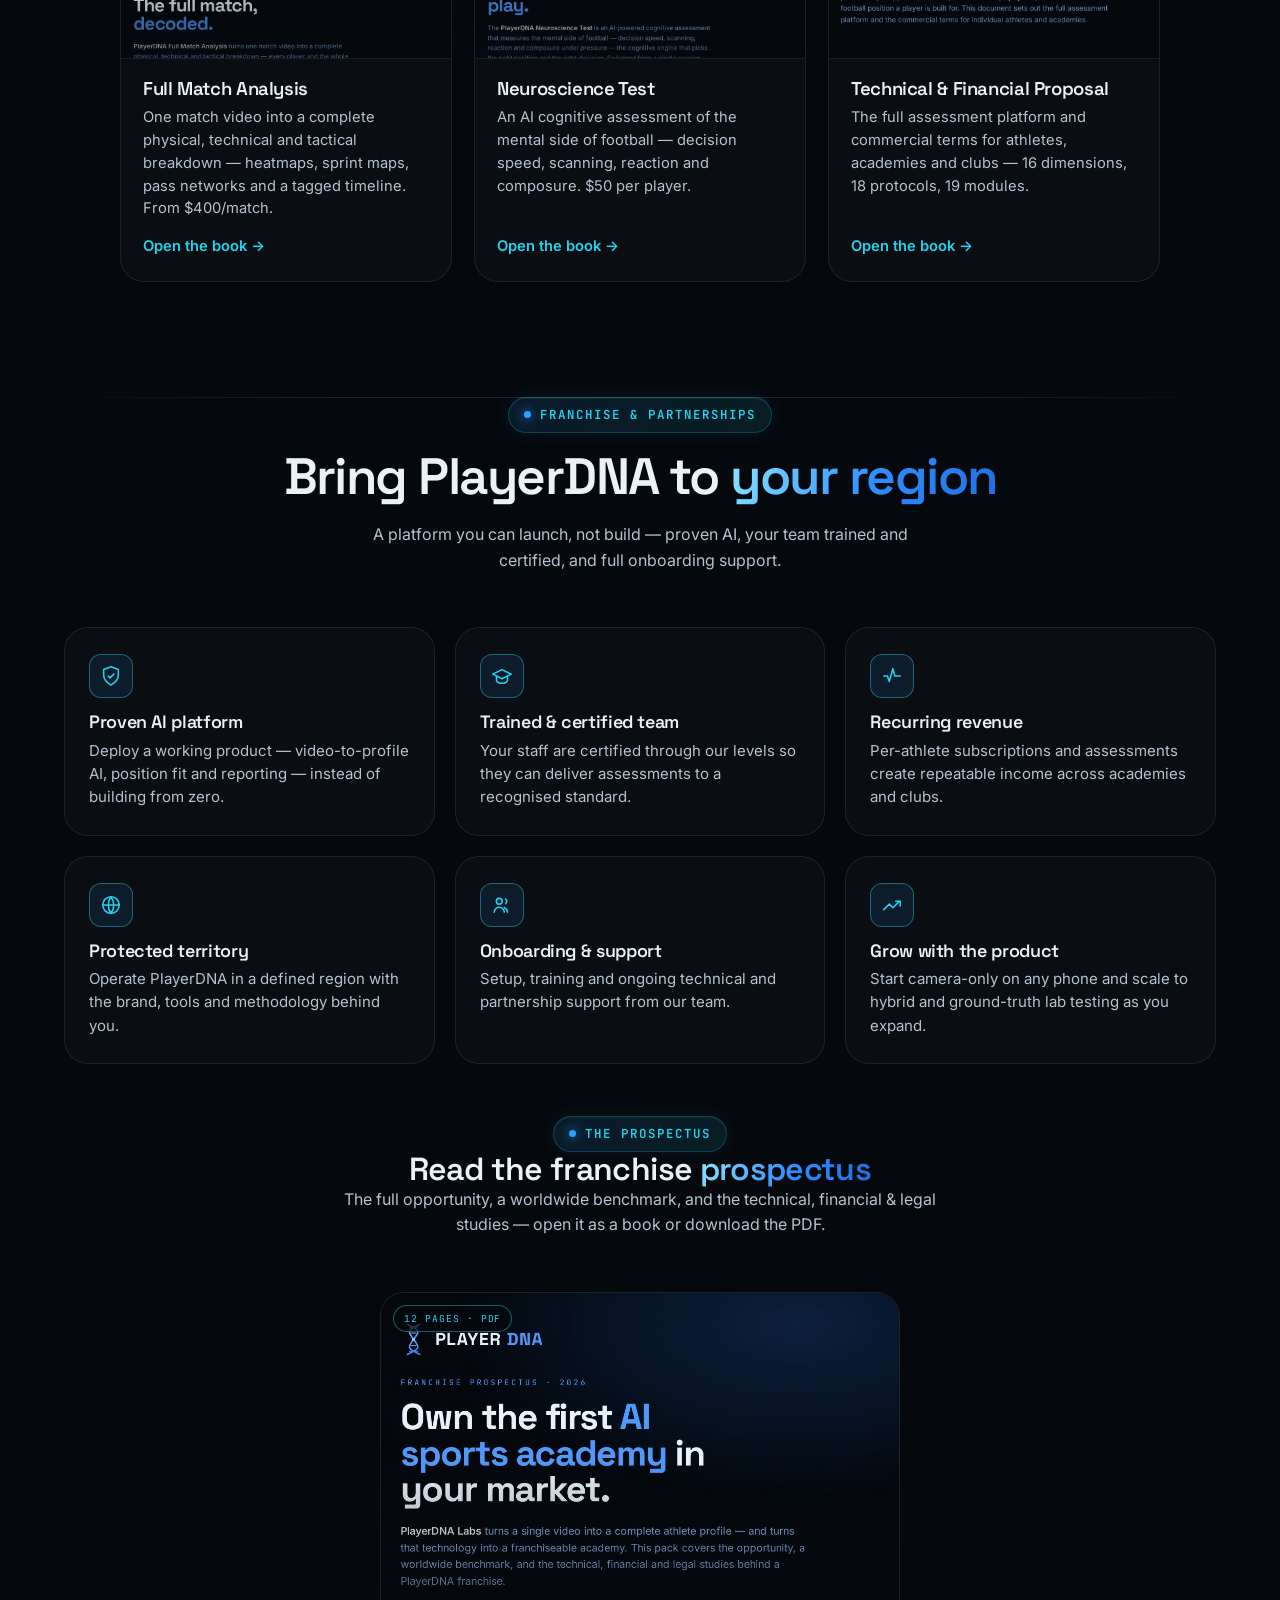
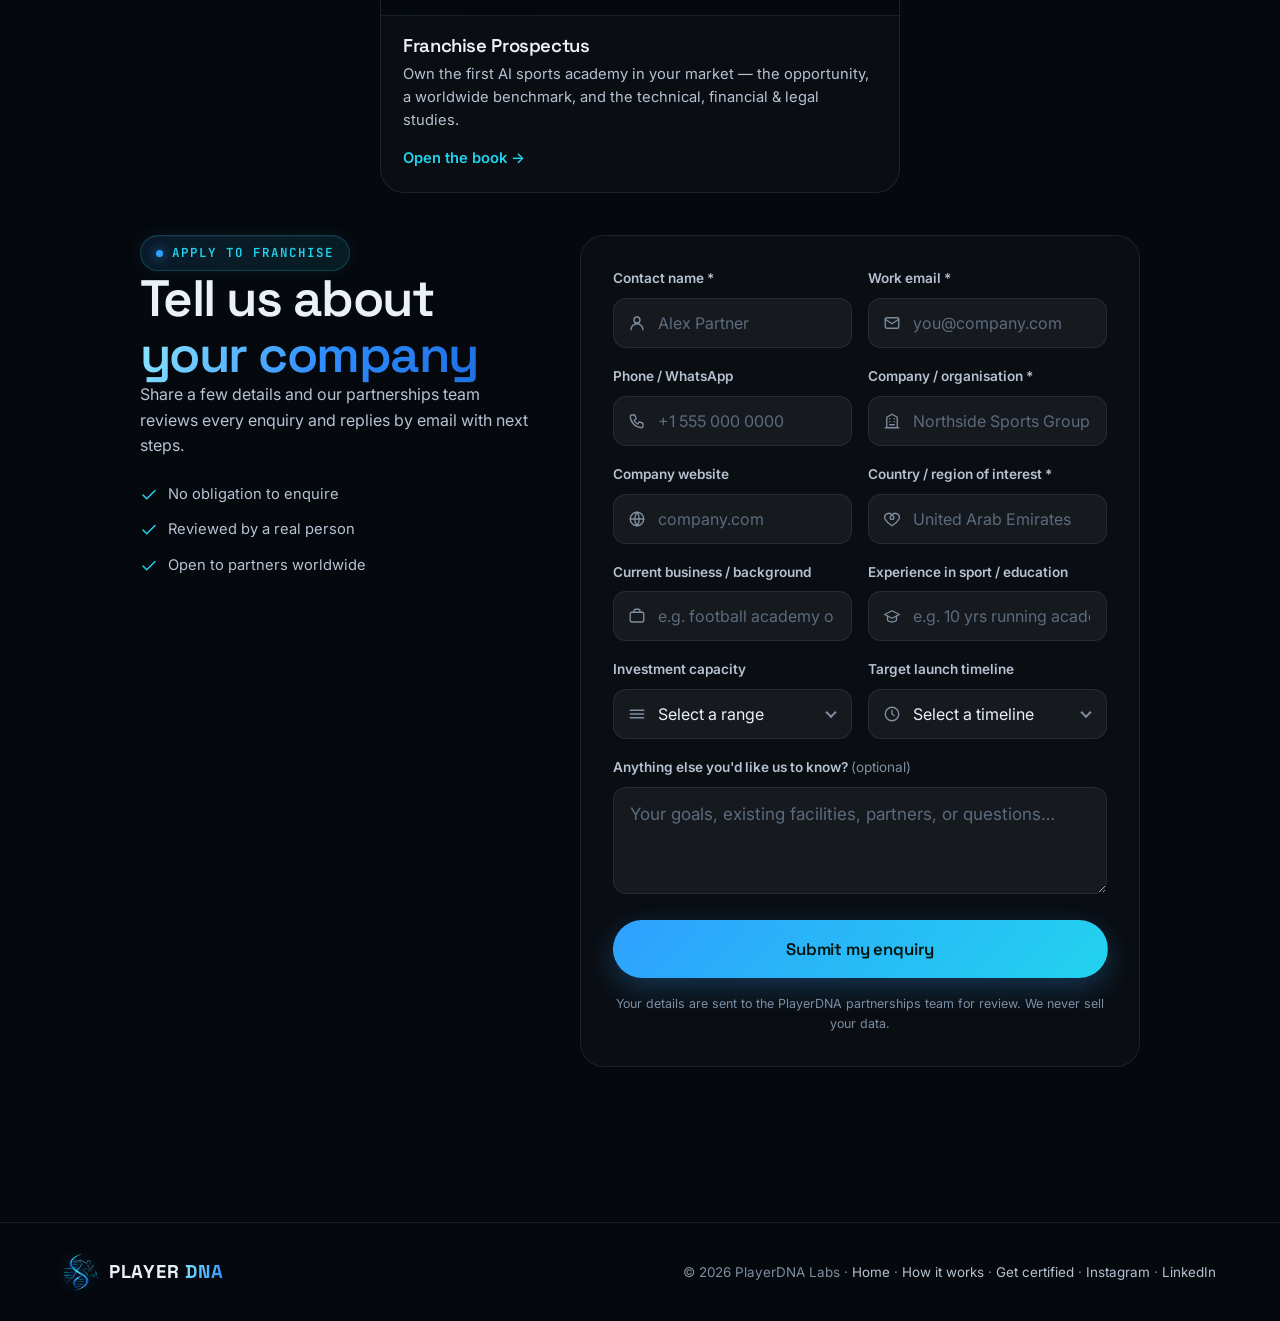
==== commit 3ebe9823: "Pricing: separate Pricing & Franchise into described sections; offers open as a realistic 2-page boo" ====
--- a/pricing/index.html
+++ b/pricing/index.html
@@ -49,9 +49,8 @@
         <h1 class="section-title subhero-title">Pricing, offers &amp; <span class="gradient-text">franchise</span></h1>
         <p class="subhero-lead">Everything in one place — plans for players and clubs, every offer as an interactive booklet you can flip through, and the franchise programme to bring PlayerDNA to your region.</p>
         <div class="subhero-actions">
-          <a class="btn btn-lg btn-ghost" href="#pricing">Pricing</a>
-          <a class="btn btn-lg btn-ghost" href="#offers">Offers</a>
-          <a class="btn btn-lg btn-primary" href="#franchise">Franchise</a>
+          <a class="btn btn-lg btn-ghost" href="#pricing">See pricing</a>
+          <a class="btn btn-lg btn-primary" href="#franchise">Franchise with us</a>
         </div>
       </div>
     </section>
@@ -102,25 +101,28 @@
             <p class="level-meta">Best for pro clubs &amp; labs</p>
           </article>
         </div>
-        <p class="lp-note">Match Analysis from <strong>$400 / match</strong> and the Neuroscience Test at <strong>$50 / player</strong> — read the full offers below. Hybrid &amp; Elite are quoted after a short demo.</p>
-      </div>
-    </section>
-
-    <!-- Offers (interactive booklets) -->
-    <section class="section" id="offers" style="padding-top:0;">
-      <div class="container">
-        <div class="sec-head center">
-          <span class="eyebrow"><span class="dot"></span>Offers</span>
-          <h2 class="section-title">Read every offer as an <span class="gradient-text">interactive booklet</span></h2>
-          <p class="sec-sub">Tap a booklet to flip through it page by page — or download the PDF.</p>
-        </div>
-        <div class="offer-grid">
-          <article class="offer-card" data-offer="franchise-prospectus" tabindex="0" role="button" aria-label="Open the Franchise Prospectus booklet">
-            <div class="offer-cover"><span class="offer-tag">12 pages · PDF</span><img src="/assets/img/offers/franchise-prospectus/p01.jpg" loading="lazy" decoding="async" alt="Franchise Prospectus cover" /></div>
+        <p class="lp-note">Match Analysis from <strong>$400 / match</strong> and the Neuroscience Test at <strong>$50 / player</strong> — open the full offers as books below. Hybrid &amp; Elite are quoted after a short demo.</p>
+
+        <div class="sec-head center" style="margin-top:52px;">
+          <span class="eyebrow"><span class="dot"></span>Service offers</span>
+          <h3 class="section-title" style="font-size:clamp(1.45rem,3.4vw,2rem);">Read the full offers as a <span class="gradient-text">book</span></h3>
+          <p class="sec-sub">Open any document and flip through it like a real book — or download the PDF.</p>
+        </div>
+        <div class="offer-grid" style="grid-template-columns:repeat(auto-fit,minmax(270px,1fr));max-width:1040px;">
+          <article class="offer-card" data-offer="match-analysis" tabindex="0" role="button" aria-label="Open the Full Match Analysis booklet">
+            <div class="offer-cover"><span class="offer-tag">4 pages · PDF</span><img src="/assets/img/offers/match-analysis/p01.jpg" loading="lazy" decoding="async" alt="Full Match Analysis offer cover" /></div>
             <div class="offer-meta">
-              <h3>Franchise Prospectus</h3>
-              <p>Own the first AI sports academy in your market — the opportunity, a worldwide benchmark, and the technical, financial &amp; legal studies.</p>
-              <span class="offer-open">Open booklet →</span>
+              <h3>Full Match Analysis</h3>
+              <p>One match video into a complete physical, technical and tactical breakdown — heatmaps, sprint maps, pass networks and a tagged timeline. From $400/match.</p>
+              <span class="offer-open">Open the book →</span>
+            </div>
+          </article>
+          <article class="offer-card" data-offer="neuroscience-test" tabindex="0" role="button" aria-label="Open the Neuroscience Test booklet">
+            <div class="offer-cover"><span class="offer-tag">5 pages · PDF</span><img src="/assets/img/offers/neuroscience-test/p01.jpg" loading="lazy" decoding="async" alt="Neuroscience Test offer cover" /></div>
+            <div class="offer-meta">
+              <h3>Neuroscience Test</h3>
+              <p>An AI cognitive assessment of the mental side of football — decision speed, scanning, reaction and composure. $50 per player.</p>
+              <span class="offer-open">Open the book →</span>
             </div>
           </article>
           <article class="offer-card" data-offer="technical-financial" tabindex="0" role="button" aria-label="Open the Technical and Financial Proposal booklet">
@@ -128,23 +130,7 @@
             <div class="offer-meta">
               <h3>Technical &amp; Financial Proposal</h3>
               <p>The full assessment platform and commercial terms for athletes, academies and clubs — 16 dimensions, 18 protocols, 19 modules.</p>
-              <span class="offer-open">Open booklet →</span>
-            </div>
-          </article>
-          <article class="offer-card" data-offer="match-analysis" tabindex="0" role="button" aria-label="Open the Full Match Analysis booklet">
-            <div class="offer-cover"><span class="offer-tag">4 pages · PDF</span><img src="/assets/img/offers/match-analysis/p01.jpg" loading="lazy" decoding="async" alt="Full Match Analysis offer cover" /></div>
-            <div class="offer-meta">
-              <h3>Full Match Analysis</h3>
-              <p>One match video into a complete physical, technical and tactical breakdown — heatmaps, sprint maps, pass networks and a tagged timeline. From $400/match.</p>
-              <span class="offer-open">Open booklet →</span>
-            </div>
-          </article>
-          <article class="offer-card" data-offer="neuroscience-test" tabindex="0" role="button" aria-label="Open the Neuroscience Test booklet">
-            <div class="offer-cover"><span class="offer-tag">5 pages · PDF</span><img src="/assets/img/offers/neuroscience-test/p01.jpg" loading="lazy" decoding="async" alt="Neuroscience Test offer cover" /></div>
-            <div class="offer-meta">
-              <h3>Neuroscience Test</h3>
-              <p>An AI cognitive assessment of the mental side of football — decision speed, scanning, reaction and composure. $50 per player.</p>
-              <span class="offer-open">Open booklet →</span>
+              <span class="offer-open">Open the book →</span>
             </div>
           </article>
         </div>
@@ -166,6 +152,22 @@
           <div class="lp-card"><div class="lp-ic"><svg viewBox="0 0 24 24" fill="none" stroke="currentColor" stroke-width="1.7" stroke-linecap="round" stroke-linejoin="round"><circle cx="12" cy="12" r="9"/><path d="M3 12h18M12 3a15 15 0 0 1 0 18M12 3a15 15 0 0 0 0 18"/></svg></div><h3>Protected territory</h3><p>Operate PlayerDNA in a defined region with the brand, tools and methodology behind you.</p></div>
           <div class="lp-card"><div class="lp-ic"><svg viewBox="0 0 24 24" fill="none" stroke="currentColor" stroke-width="1.7" stroke-linecap="round" stroke-linejoin="round"><circle cx="9" cy="8" r="3.2"/><path d="M3.5 20a5.5 5.5 0 0 1 11 0M16 5.5a3.2 3.2 0 0 1 0 5M18 20a5.5 5.5 0 0 0-3.5-5.1"/></svg></div><h3>Onboarding &amp; support</h3><p>Setup, training and ongoing technical and partnership support from our team.</p></div>
           <div class="lp-card"><div class="lp-ic"><svg viewBox="0 0 24 24" fill="none" stroke="currentColor" stroke-width="1.7" stroke-linecap="round" stroke-linejoin="round"><path d="M3 17l6-6 4 4 7-7"/><path d="M16 8h5v5"/></svg></div><h3>Grow with the product</h3><p>Start camera-only on any phone and scale to hybrid and ground-truth lab testing as you expand.</p></div>
+        </div>
+
+        <div class="sec-head center" style="margin-top:52px;">
+          <span class="eyebrow"><span class="dot"></span>The prospectus</span>
+          <h3 class="section-title" style="font-size:clamp(1.45rem,3.4vw,2rem);">Read the franchise <span class="gradient-text">prospectus</span></h3>
+          <p class="sec-sub">The full opportunity, a worldwide benchmark, and the technical, financial &amp; legal studies — open it as a book or download the PDF.</p>
+        </div>
+        <div class="offer-grid" style="max-width:520px;grid-template-columns:1fr;">
+          <article class="offer-card" data-offer="franchise-prospectus" tabindex="0" role="button" aria-label="Open the Franchise Prospectus booklet">
+            <div class="offer-cover"><span class="offer-tag">12 pages · PDF</span><img src="/assets/img/offers/franchise-prospectus/p01.jpg" loading="lazy" decoding="async" alt="Franchise Prospectus cover" /></div>
+            <div class="offer-meta">
+              <h3>Franchise Prospectus</h3>
+              <p>Own the first AI sports academy in your market — the opportunity, a worldwide benchmark, and the technical, financial &amp; legal studies.</p>
+              <span class="offer-open">Open the book →</span>
+            </div>
+          </article>
         </div>
 
         <div class="cert-form-wrap" style="margin-top:42px;">
@@ -303,7 +305,17 @@
       </div>
       <div class="ofb-stage">
         <button class="ofb-nav ofb-prev" aria-label="Previous page"><svg viewBox="0 0 24 24" fill="none" stroke="currentColor" stroke-width="2.2" stroke-linecap="round" stroke-linejoin="round"><path d="M15 6l-6 6 6 6"/></svg></button>
-        <div class="ofb-book"><img class="ofb-page" alt="Offer page" /></div>
+        <div class="obook ofb-obook" id="ofbObook">
+          <div class="obook-spread">
+            <div class="bk-pg obook-left" id="ofbLeft"></div>
+            <div class="bk-pg obook-right" id="ofbRight"></div>
+            <div class="obook-gutter" aria-hidden="true"></div>
+            <div class="obook-leaf" id="ofbLeaf" aria-hidden="true">
+              <div class="leaf-face leaf-front" id="ofbLeafFront"></div>
+              <div class="leaf-face leaf-back" id="ofbLeafBack"></div>
+            </div>
+          </div>
+        </div>
         <button class="ofb-nav ofb-next" aria-label="Next page"><svg viewBox="0 0 24 24" fill="none" stroke="currentColor" stroke-width="2.2" stroke-linecap="round" stroke-linejoin="round"><path d="M9 6l6 6-6 6"/></svg></button>
       </div>
     </div>
--- a/assets/css/styles.css
+++ b/assets/css/styles.css
@@ -2055,13 +2055,19 @@
 .ofb-x { width: 38px; height: 38px; display: grid; place-items: center; border-radius: 10px; color: var(--muted); border: 1px solid var(--line-strong); }
 .ofb-x:hover { color: #fff; background: var(--surface); }
 .ofb-stage { position: relative; flex: 1; min-height: 0; display: flex; align-items: center; justify-content: center; }
-.ofb-book { position: relative; display: grid; place-items: center; max-width: 100%; }
-.ofb-page { max-height: min(80vh, 1100px); max-width: 100%; width: auto; height: auto; border-radius: 8px; box-shadow: 0 30px 70px -24px rgba(0, 0, 0, 0.85); background: #060a12; display: block; backface-visibility: hidden; will-change: transform; }
+/* offer pages rendered inside the shared open-book (.obook) */
+.ofb-obook { width: min(92vw, 980px, calc(80vh * 1.414)); margin: 0; cursor: pointer; }
+.ofb-obook .obook-spread { aspect-ratio: 2 / 1.414; }
+.ofb-obook.is-single { width: min(92vw, 470px, calc(82vh / 1.414)); }
+.ofb-obook.is-single .obook-spread { aspect-ratio: 1 / 1.414; }
+.ofb-obook .bk-pg img, .ofb-obook .leaf-face img { width: 100%; height: 100%; object-fit: cover; object-position: center; display: block; -webkit-user-drag: none; }
+.ofb-obook.ofb-opening { animation: ofbOpen 0.52s cubic-bezier(.2, .75, .25, 1) both; }
+@keyframes ofbOpen { from { transform: translateY(16px) scale(0.93); opacity: 0; } to { transform: none; opacity: 1; } }
 .ofb-nav { position: absolute; top: 50%; transform: translateY(-50%); z-index: 3; width: 46px; height: 46px; border-radius: 50%; display: grid; place-items: center; color: #fff; background: rgba(10, 16, 24, 0.72); border: 1px solid var(--line-strong); transition: background 0.2s, opacity 0.2s, color 0.2s; }
 .ofb-nav:hover { background: var(--cyan); color: #05080d; }
 .ofb-nav:disabled { opacity: 0.22; pointer-events: none; }
-.ofb-prev { left: -4px; } .ofb-next { right: -4px; }
-@media (min-width: 720px) { .ofb-prev { left: -54px; } .ofb-next { right: -54px; } }
+.ofb-prev { left: 8px; } .ofb-next { right: 8px; }
+@media (min-width: 720px) { .ofb-prev { left: 16px; } .ofb-next { right: 16px; } }
 .ofb-nav svg { width: 22px; height: 22px; }
 
 /* ===================== Prerequisite: IAIDL Basic ===================== */
